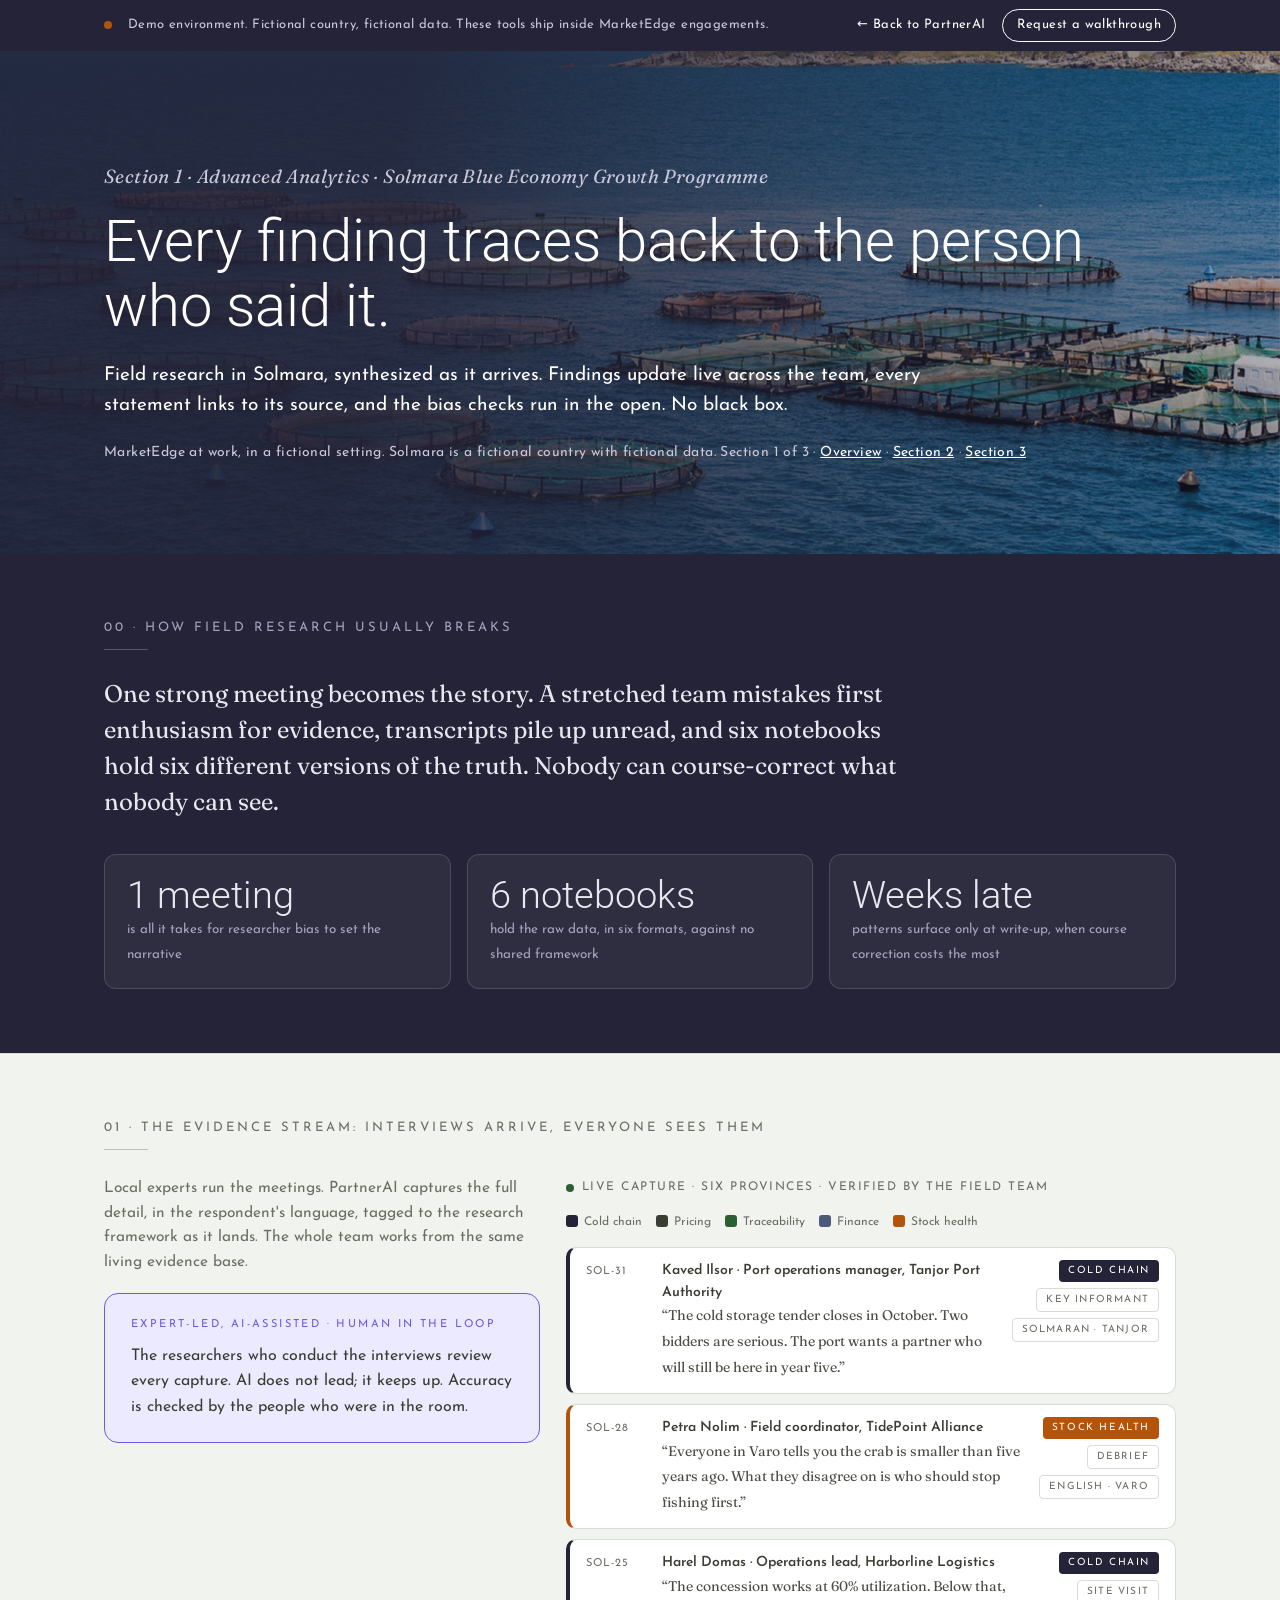
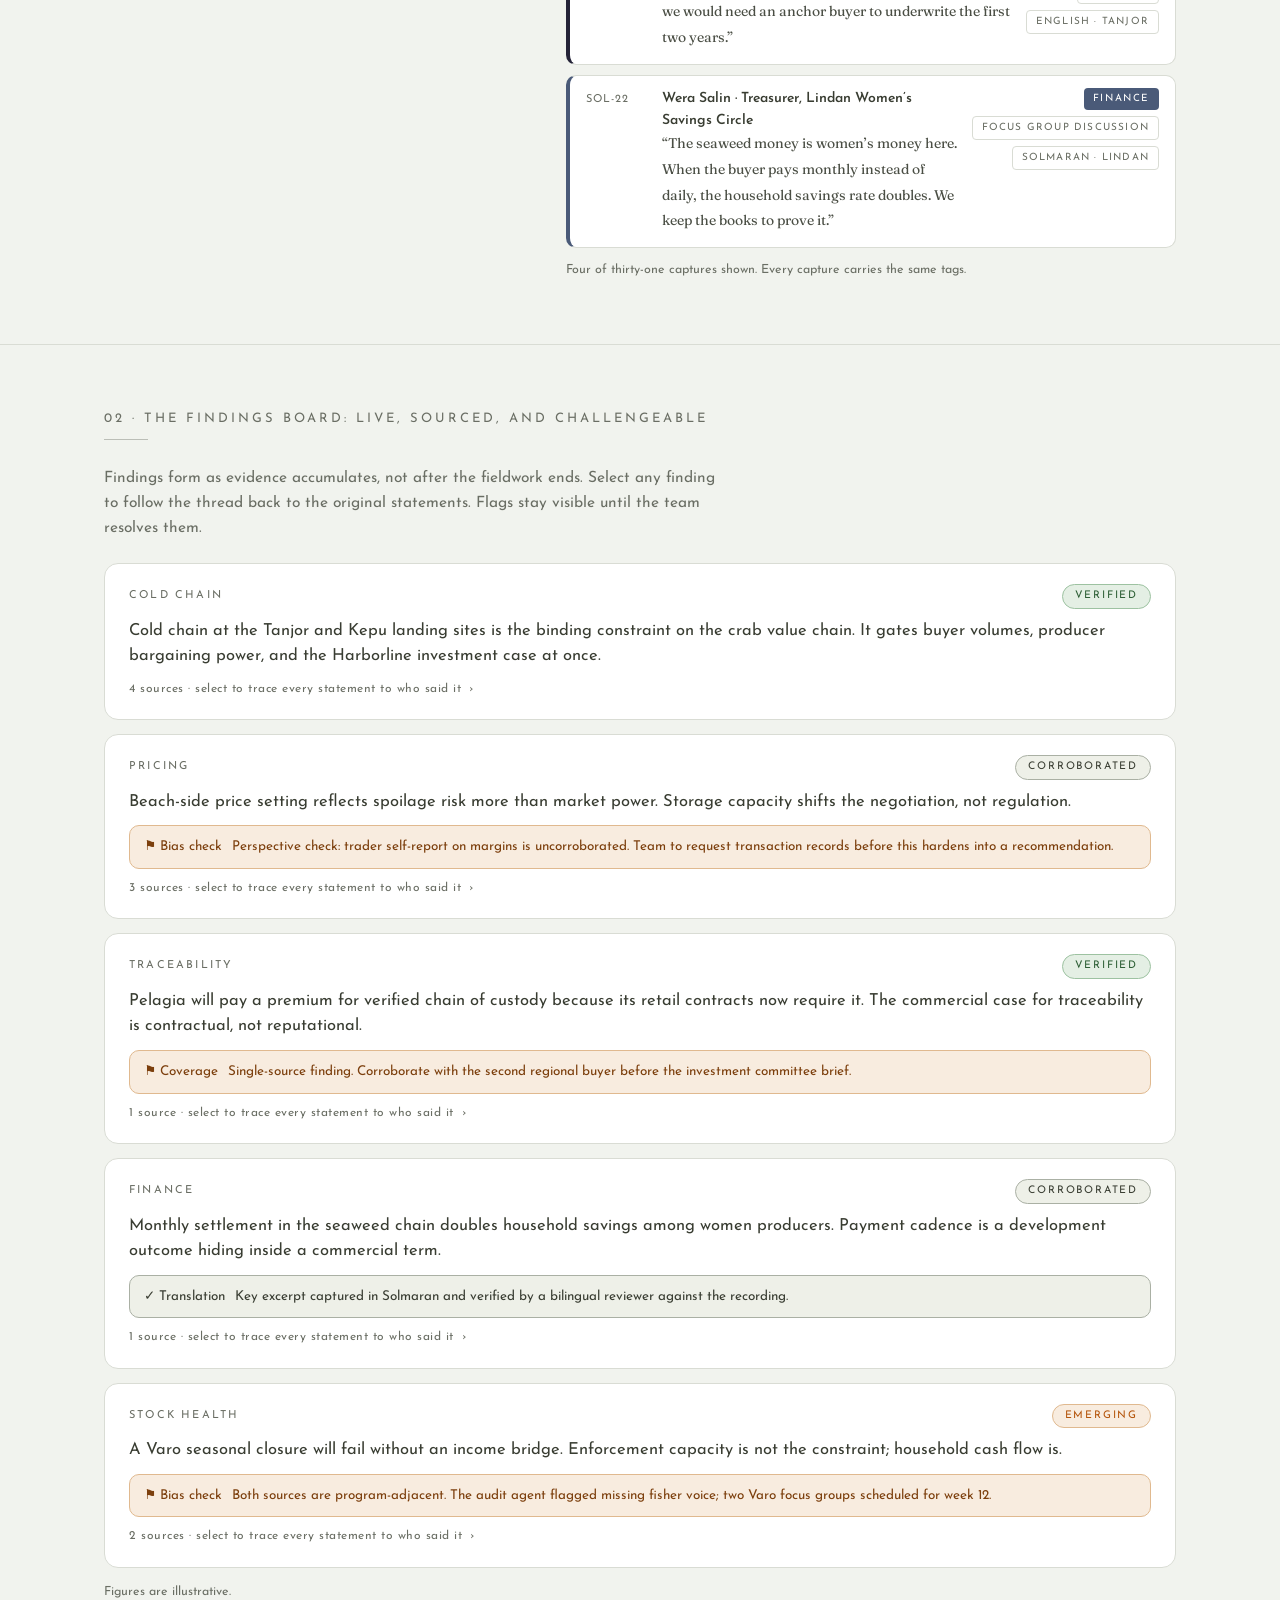
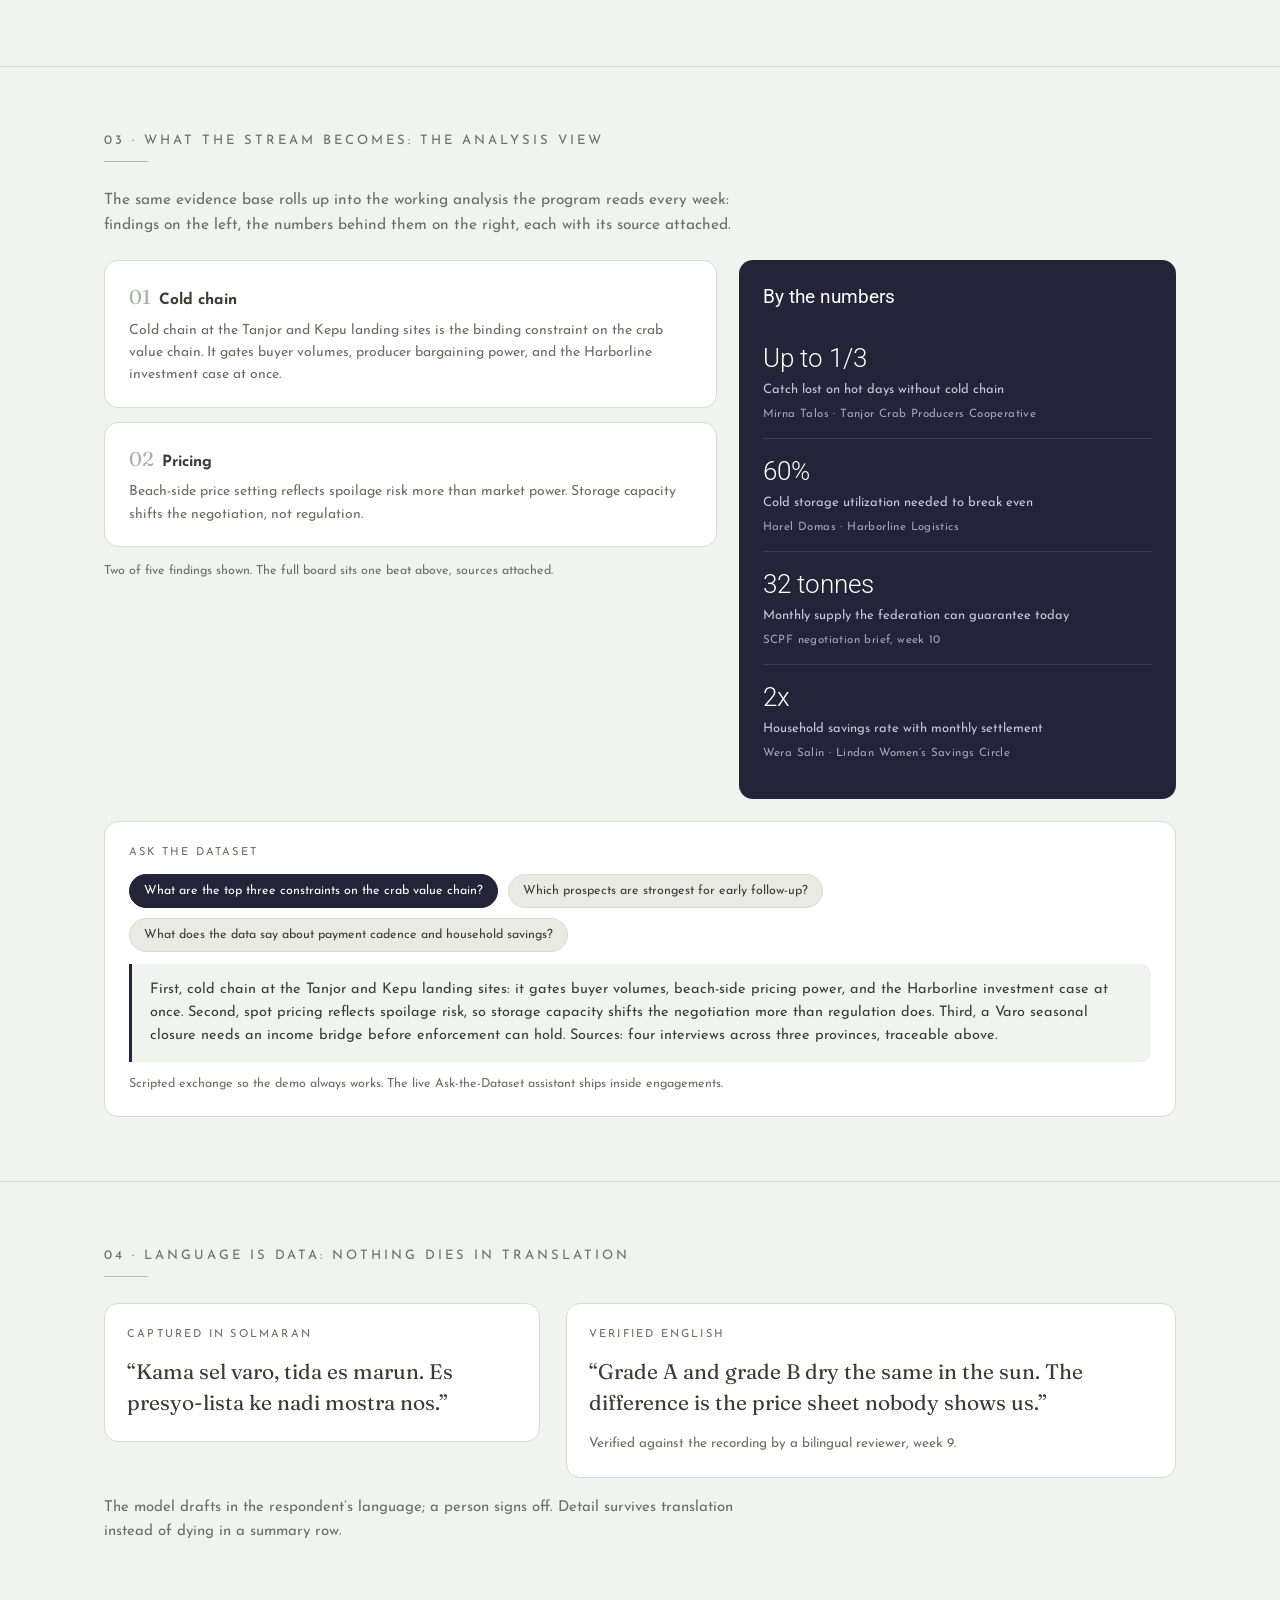
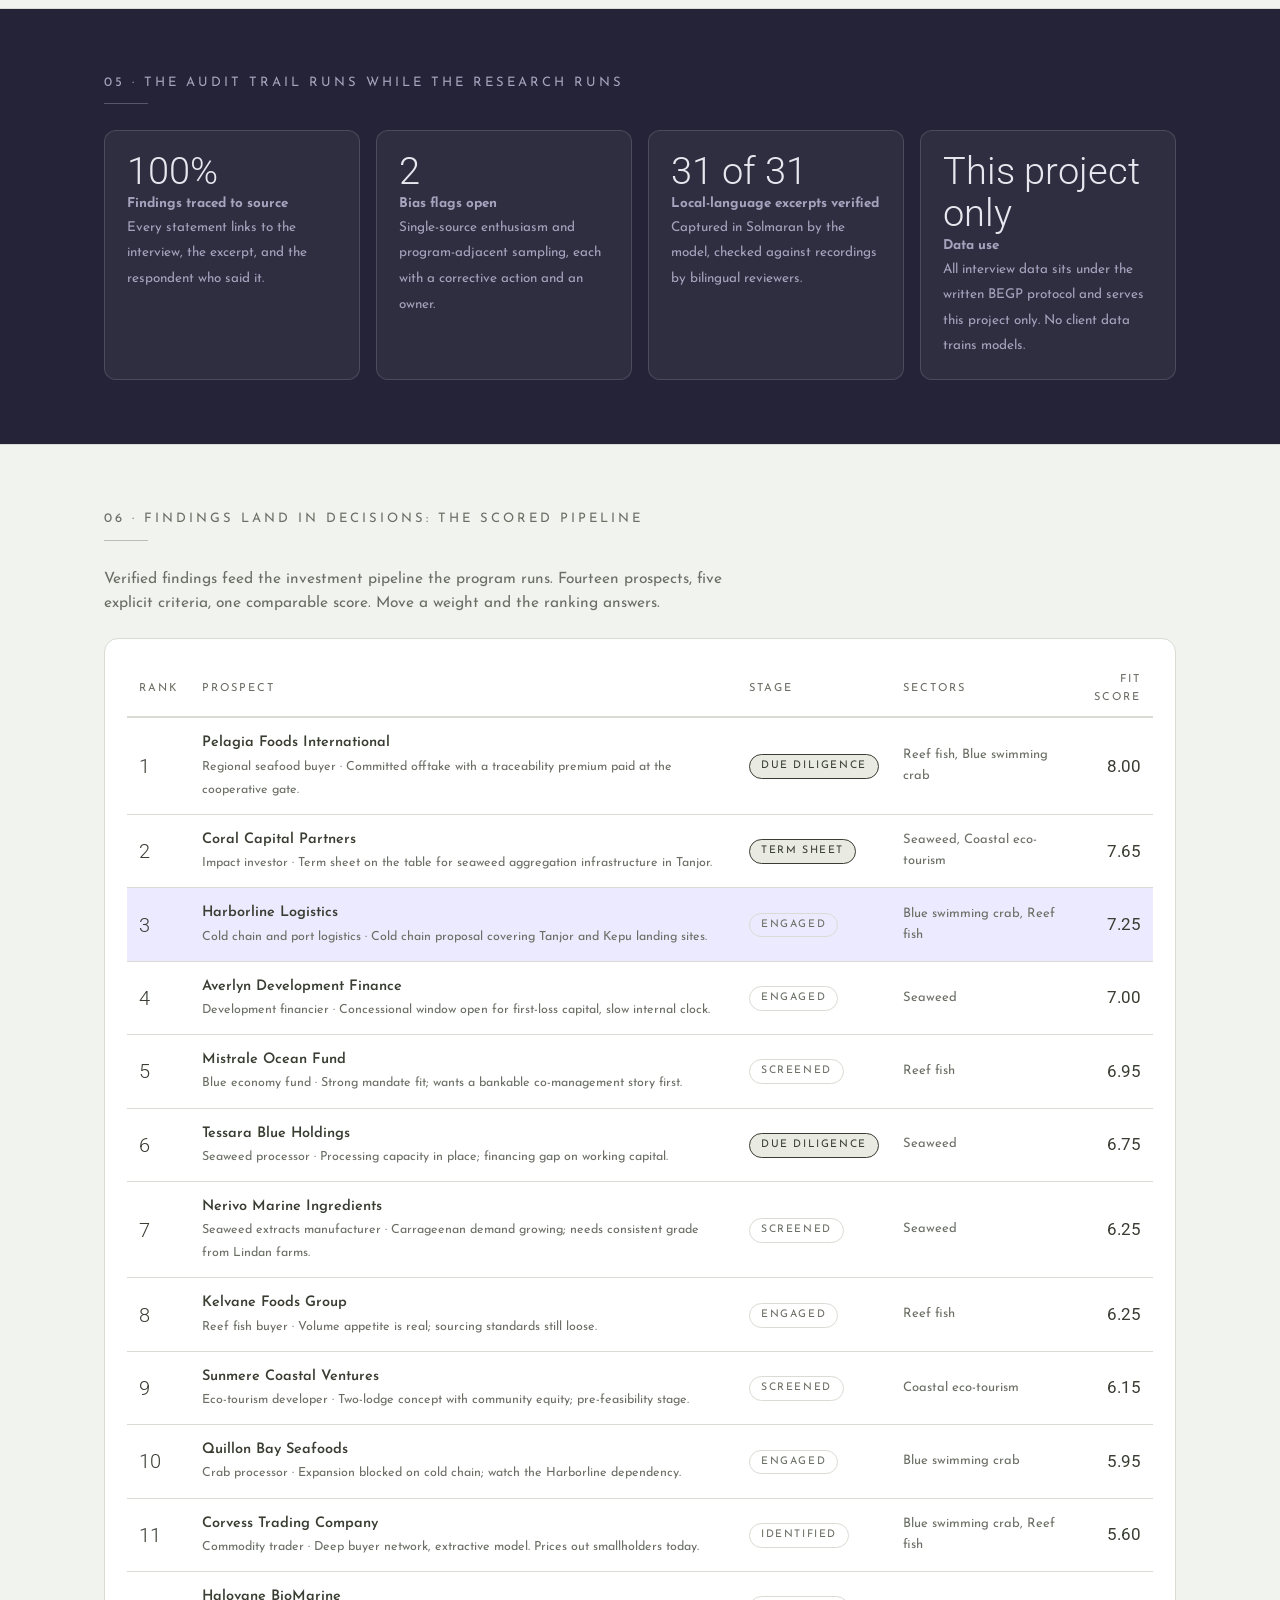
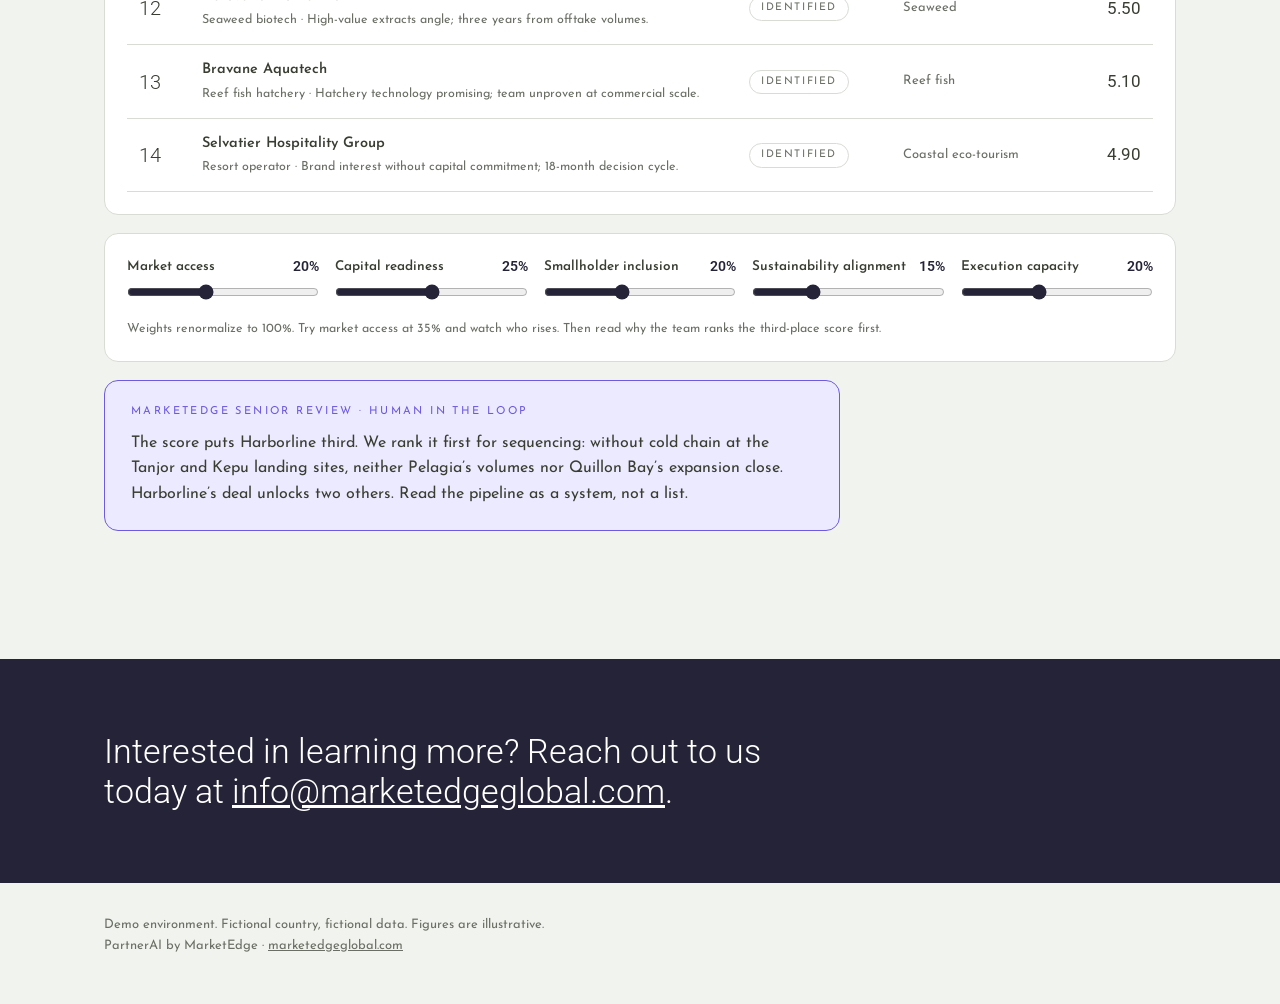
==== solmara/analytics/index.html @ 218291a6 "Replace section-page CTA bands with the single contact line Co-Authored-By: Claude Fable 5 <noreply@" ====
<!DOCTYPE html>
<html lang="en">
<head>
<meta charset="utf-8">
<meta name="viewport" content="width=device-width, initial-scale=1">
<title>Solmara Research &amp; Synthesis · PartnerAI demo by MarketEdge</title>
<link rel="preconnect" href="https://fonts.googleapis.com">
<link href="https://fonts.googleapis.com/css2?family=Roboto:wght@100;300;400;500&family=Fraunces:ital,opsz,wght@0,9..144,400;1,9..144,400&family=Josefin+Sans:wght@300;400;600&display=swap" rel="stylesheet">
<link rel="stylesheet" href="../../shared/demo.css">
</head>
<body>
<script src="../../shared/banner.js" data-demo="Solmara Research and Synthesis" defer></script>
<script src="../../shared/reveal.js" defer></script>

<div class="demo-head">
  <div class="photo" style="background-image:url('../../shared/img/solmara-coast.jpg');background-position:center 70%"></div>
  <div class="scrim"></div>
  <div class="wrap">
    <div class="eyebrow">Section 1 · Advanced Analytics · Solmara Blue Economy Growth Programme</div>
    <h1>Every finding traces back to the person who said it.</h1>
    <p class="lede">Field research in Solmara, synthesized as it arrives. Findings update live across the team, every statement links to its source, and the bias checks run in the open. No black box.</p>
    <p class="posline">MarketEdge at work, in a fictional setting. Solmara is a fictional country with fictional data. Section 1 of 3 · <a href="../../">Overview</a> · <a href="../leaders/">Section 2</a> · <a href="../partnerships/">Section 3</a></p>
  </div>
</div>

<section class="beat dark">
  <div class="wrap">
    <div class="beat-label">00 · How field research usually breaks</div>
    <p class="serif-pull reveal">One strong meeting becomes the story. A stretched team mistakes first enthusiasm for evidence, transcripts pile up unread, and six notebooks hold six different versions of the truth. Nobody can course-correct what nobody can see.</p>
    <div class="stat-tiles reveal-stagger" style="margin-top:34px">
      <div class="tile"><b>1 meeting</b><span>is all it takes for researcher bias to set the narrative</span></div>
      <div class="tile"><b>6 notebooks</b><span>hold the raw data, in six formats, against no shared framework</span></div>
      <div class="tile"><b>Weeks late</b><span>patterns surface only at write-up, when course correction costs the most</span></div>
    </div>
  </div>
</section>

<section class="beat">
  <div class="wrap">
    <div class="beat-label">01 · The evidence stream: interviews arrive, everyone sees them</div>
    <div class="split">
      <div>
        <p style="font-size:15.5px;color:var(--olive);max-width:32em;margin-bottom:18px">Local experts run the meetings. PartnerAI captures the full detail, in the respondent's language, tagged to the research framework as it lands. The whole team works from the same living evidence base.</p>
        <div class="violet-card reveal">
          <div class="who">Expert-led, AI-assisted · Human in the loop</div>
          <p>The researchers who conduct the interviews review every capture. AI does not lead; it keeps up. Accuracy is checked by the people who were in the room.</p>
        </div>
      </div>
      <div>
        <div class="live-chip"><i></i>Live capture · six provinces · verified by the field team</div>
        <div class="ev-legend" id="ev-legend"></div>
        <div id="interview-stream" class="reveal-stagger"></div>
        <div class="foot-note">Four of thirty-one captures shown. Every capture carries the same tags.</div>
      </div>
    </div>
  </div>
</section>

<section class="beat">
  <div class="wrap">
    <div class="beat-label">02 · The findings board: live, sourced, and challengeable</div>
    <p style="font-size:15.5px;color:var(--olive);max-width:40em;margin-bottom:22px">Findings form as evidence accumulates, not after the fieldwork ends. Select any finding to follow the thread back to the original statements. Flags stay visible until the team resolves them.</p>
    <div id="findings-board"></div>
    <div class="foot-note">Figures are illustrative.</div>
  </div>
</section>

<section class="beat">
  <div class="wrap">
    <div class="beat-label">03 · What the stream becomes: the analysis view</div>
    <p style="font-size:15.5px;color:var(--olive);max-width:42em;margin-bottom:22px">The same evidence base rolls up into the working analysis the program reads every week: findings on the left, the numbers behind them on the right, each with its source attached.</p>
    <div class="analysis">
      <div class="reveal-stagger" id="analysis-findings"></div>
      <div class="numbers-rail reveal" id="numbers-rail"></div>
    </div>
    <div class="ask-box reveal" id="ask-box"></div>
  </div>
</section>

<section class="beat">
  <div class="wrap">
    <div class="beat-label">04 · Language is data: nothing dies in translation</div>
    <div class="split">
      <div class="panel reveal">
        <div class="tag">Captured in Solmaran</div>
        <p class="serif-pull" id="loc-original" style="font-size:21px;margin-top:12px"></p>
      </div>
      <div class="panel reveal">
        <div class="tag">Verified English</div>
        <p class="serif-pull" id="loc-translation" style="font-size:21px;margin-top:12px"></p>
        <p style="font-size:13.5px;color:var(--olive);margin-top:14px" id="loc-reviewer"></p>
      </div>
    </div>
    <p style="font-size:15px;color:var(--olive);max-width:44em;margin-top:18px" id="loc-note"></p>
  </div>
</section>

<section class="beat dark">
  <div class="wrap">
    <div class="beat-label">05 · The audit trail runs while the research runs</div>
    <div class="stat-tiles reveal-stagger" id="audit-tiles"></div>
  </div>
</section>

<section class="beat">
  <div class="wrap">
    <div class="beat-label">06 · Findings land in decisions: the scored pipeline</div>
    <p style="font-size:15.5px;color:var(--olive);max-width:42em;margin-bottom:22px">Verified findings feed the investment pipeline the program runs. Fourteen prospects, five explicit criteria, one comparable score. Move a weight and the ranking answers.</p>
    <div class="panel" style="overflow-x:auto;margin-bottom:18px">
      <table class="pipeline" aria-live="polite">
        <thead>
          <tr><th>Rank</th><th>Prospect</th><th>Stage</th><th>Sectors</th><th style="text-align:right">Fit score</th></tr>
        </thead>
        <tbody id="pipeline-body"></tbody>
      </table>
    </div>
    <div class="panel" style="margin-bottom:18px">
      <div class="weights" id="weights"></div>
      <div class="weights-note">Weights renormalize to 100%. Try market access at 35% and watch who rises. Then read why the team ranks the third-place score first.</div>
    </div>
    <div class="violet-card reveal">
      <div class="who">MarketEdge senior review · Human in the loop</div>
      <p id="review-text"></p>
    </div>
  </div>
</section>

<div class="cta-band">
  <div class="wrap">
    <h2 style="font-size:clamp(24px,3vw,34px)">Interested in learning more? Reach out to us today at <a href="mailto:info@marketedgeglobal.com?subject=PartnerAI" style="color:#fff">info@marketedgeglobal.com</a>.</h2>
  </div>
</div>

<footer class="demo-foot">
  <div class="wrap">Demo environment. Fictional country, fictional data. Figures are illustrative.<br>PartnerAI by MarketEdge · <a href="https://www.marketedgeglobal.com">marketedgeglobal.com</a></div>
</footer>

<script>
(function () {
  var reduced = window.matchMedia('(prefers-reduced-motion: reduce)').matches;
  var state = { criteria: [], investors: [], review: null };

  function score(inv, weights, total) {
    var s = 0;
    state.criteria.forEach(function (c) { s += inv.scores[c.key] * (weights[c.key] / total); });
    return s;
  }
  function currentWeights() {
    var w = {}, total = 0;
    state.criteria.forEach(function (c) {
      w[c.key] = parseInt(document.getElementById('w-' + c.key).value, 10);
      total += w[c.key];
    });
    return { w: w, total: total || 1 };
  }
  function renderPipeline(first) {
    var cw = currentWeights();
    var ranked = state.investors.slice().sort(function (a, b) {
      return score(b, cw.w, cw.total) - score(a, cw.w, cw.total);
    });
    state.criteria.forEach(function (c) {
      document.getElementById('o-' + c.key).textContent = Math.round((cw.w[c.key] / cw.total) * 100) + '%';
    });
    var tbody = document.getElementById('pipeline-body');
    var prev = {};
    if (!first && !reduced) {
      Array.prototype.forEach.call(tbody.children, function (tr) { prev[tr.dataset.id] = tr.getBoundingClientRect().top; });
    }
    tbody.innerHTML = ranked.map(function (inv, i) {
      var hot = inv.stage === 'Term sheet' || inv.stage === 'Due diligence';
      return '<tr data-id="' + inv.id + '"' + (inv.name === state.review.target ? ' class="reviewed"' : '') + '>' +
        '<td class="rank">' + (i + 1) + '</td>' +
        '<td class="name"><b>' + inv.name + '</b><span>' + inv.type + ' · ' + inv.note + '</span></td>' +
        '<td><span class="stage-pill' + (hot ? ' hot' : '') + '">' + inv.stage + '</span></td>' +
        '<td style="font-size:13px;color:var(--olive)">' + inv.sectors.join(', ') + '</td>' +
        '<td class="score">' + score(inv, cw.w, cw.total).toFixed(2) + '</td></tr>';
    }).join('');
    if (!first && !reduced) {
      Array.prototype.forEach.call(tbody.children, function (tr) {
        var before = prev[tr.dataset.id];
        if (before === undefined) return;
        var delta = before - tr.getBoundingClientRect().top;
        if (!delta) return;
        tr.style.transition = 'none';
        tr.style.transform = 'translateY(' + delta + 'px)';
        requestAnimationFrame(function () { tr.style.transition = ''; tr.style.transform = ''; });
      });
    }
  }

  fetch('../data/solmara-data.json').then(function (r) { return r.json(); }).then(function (data) {
    var research = data.analytics.research;

    // Beat 01: evidence stream, four recent captures, color-coded by theme
    var THEME_COLORS = {
      'cold-chain': '#242337', 'pricing': '#393d32', 'traceability': '#2c5e34',
      'finance': '#4a5a78', 'stock-health': '#b4540a',
    };
    var THEME_LABELS = {
      'cold-chain': 'Cold chain', 'pricing': 'Pricing', 'traceability': 'Traceability',
      'finance': 'Finance', 'stock-health': 'Stock health',
    };
    document.getElementById('ev-legend').innerHTML = Object.keys(THEME_COLORS).map(function (t) {
      return '<span><span class="k" style="background:' + THEME_COLORS[t] + '"></span>' + THEME_LABELS[t] + '</span>';
    }).join('');
    var recent = research.interviews.slice(-4).reverse();
    document.getElementById('interview-stream').innerHTML = recent.map(function (iv, i) {
      var x = iv.excerpts[0];
      return '<div class="ev-row" style="border-left-color:' + THEME_COLORS[x.theme] + '">' +
        '<span class="key">SOL-' + (31 - i * 3) + '</span>' +
        '<span class="mid"><b>' + iv.respondent + ' · ' + iv.role + ', ' + iv.org + '</b>' +
        '<span class="quote">“' + x.quote.replace(/^“|”$/g, '') + '”</span></span>' +
        '<span class="chips"><span class="chip-theme" style="background:' + THEME_COLORS[x.theme] + '">' + THEME_LABELS[x.theme] + '</span>' +
        '<span class="chip-meta">' + iv.method.replace(' interview', '').replace('Semi-structured', 'Interview') + '</span>' +
        '<span class="chip-meta">' + iv.language + ' · ' + iv.province + '</span></span>' +
        '</div>';
    }).join('');

    // Beat 03: the analysis view (findings summary + numbers rail + ask the dataset)
    document.getElementById('analysis-findings').innerHTML = research.findings.slice(0, 2).map(function (f, i) {
      return '<div class="finding-sum"><span class="n">0' + (i + 1) + '</span><b>' + THEME_LABELS[f.theme] + '</b>' +
        '<p>' + f.statement + '</p></div>';
    }).join('') +
      '<div class="foot-note">Two of five findings shown. The full board sits one beat above, sources attached.</div>';
    document.getElementById('numbers-rail').innerHTML = '<h3>By the numbers</h3>' +
      research.byTheNumbers.map(function (n) {
        return '<div class="num"><b>' + n.value + '</b><span>' + n.stat + '</span><i>' + n.source + '</i></div>';
      }).join('');
    document.getElementById('ask-box').innerHTML =
      '<div class="tag">Ask the dataset</div>' +
      '<div class="sugs">' + research.askDataset.suggestions.map(function (s, i) {
        return '<span class="sug' + (i === 0 ? ' active' : '') + '">' + s + '</span>';
      }).join('') + '</div>' +
      '<div class="answer">' + research.askDataset.exchange.a + '</div>' +
      '<div class="foot-note">' + research.askDataset.note + '</div>';

    // Beat 02: findings board with click-through traceability
    var byId = {};
    research.interviews.forEach(function (iv) {
      iv.excerpts.forEach(function (x) { byId[iv.id + '/' + x.id] = { iv: iv, x: x }; });
    });
    document.getElementById('findings-board').innerHTML = research.findings.map(function (f) {
      var badge = f.confidence.toLowerCase();
      var srcs = f.sources.map(function (s) {
        var rec = byId[s.interviewId + '/' + s.excerptId];
        return '<div class="src"><div class="quote">“' + rec.x.quote.replace(/^“|”$/g, '') + '”</div>' +
          '<div class="who">' + rec.iv.respondent + ' · ' + rec.iv.role + ', ' + rec.iv.org + ' · ' + rec.iv.province + ' · ' + rec.iv.date + '</div></div>';
      }).join('');
      var flags = f.flags.map(function (fl) {
        return '<div class="flag' + (fl.type === 'translation' ? ' translation' : '') + '"><span>' +
          (fl.type === 'bias' ? '⚑ Bias check' : fl.type === 'coverage' ? '⚑ Coverage' : '✓ Translation') + '</span><span>' + fl.text + '</span></div>';
      }).join('');
      return '<div class="finding-card reveal" data-id="' + f.id + '" tabindex="0" role="button" aria-expanded="false">' +
        '<div class="top"><span class="tag">' + f.theme.replace('-', ' ') + '</span><span class="badge ' + badge + '">' + f.confidence + '</span></div>' +
        '<div class="statement">' + f.statement + '</div>' +
        flags +
        '<div class="hint">' + f.sources.length + ' source' + (f.sources.length > 1 ? 's' : '') + ' · select to trace every statement to who said it</div>' +
        '<div class="trace"><div class="trace-inner">' + srcs + '</div></div></div>';
    }).join('');
    document.querySelectorAll('.finding-card').forEach(function (card) {
      function toggle() {
        card.classList.toggle('open');
        card.setAttribute('aria-expanded', card.classList.contains('open') ? 'true' : 'false');
      }
      card.addEventListener('click', toggle);
      card.addEventListener('keydown', function (e) { if (e.key === 'Enter' || e.key === ' ') { e.preventDefault(); toggle(); } });
    });

    // Beat 03: localization
    document.getElementById('loc-original').textContent = research.localization.original;
    document.getElementById('loc-translation').textContent = research.localization.translation;
    document.getElementById('loc-reviewer').textContent = research.localization.reviewer;
    document.getElementById('loc-note').textContent = research.localization.note;

    // Beat 04: audit tiles
    document.getElementById('audit-tiles').innerHTML = research.audit.map(function (a) {
      return '<div class="tile"><b>' + a.value + '</b><span><strong style="display:block;color:inherit">' + a.label + '</strong>' + a.detail + '</span></div>';
    }).join('');

    // Beat 05: pipeline + weights
    state.criteria = data.analytics.criteria;
    state.investors = data.analytics.investors;
    state.review = data.analytics.seniorReview;
    document.getElementById('weights').innerHTML = state.criteria.map(function (c) {
      return '<div class="weight">' +
        '<label for="w-' + c.key + '">' + c.label + ' <output id="o-' + c.key + '">' + c.weight + '%</output></label>' +
        '<input type="range" id="w-' + c.key + '" min="0" max="50" step="5" value="' + c.weight + '"></div>';
    }).join('');
    state.criteria.forEach(function (c) {
      document.getElementById('w-' + c.key).addEventListener('input', function () { renderPipeline(false); });
    });
    document.getElementById('review-text').textContent = state.review.text;
    renderPipeline(true);
  });
})();
</script>
</body>
</html>
---- shared/demo.css ----
/* Shared stylesheet for PartnerAI demo pages.
   Brand aligned with marketedgeglobal.com: ink olive, deep indigo, off-white,
   Roboto light display, Fraunces serif accent, Josefin Sans body.
   Violet stays reserved for human-in-the-loop moments. */
:root{
  --ink:#393d32;            /* primary dark, from the main site */
  --indigo:#242337;         /* deep section background */
  --olive:#6a6e64;          /* muted */
  --olive-soft:#aab0a4;
  --offwhite:#f1f3ee;       /* paper */
  --white:#ffffff;
  --line:#d9dcd4;
  --violet:#6d5ae0;         /* human-in-the-loop */
  --violet-soft:#eceaff;
  --amber:#b4540a;          /* flags, weak signals */
  --amber-soft:#f8ecdf;
  --card:#ffffff;
  --radius:14px;
  --sans:'Josefin Sans',system-ui,sans-serif;
  --display:'Roboto',system-ui,sans-serif;
  --serif:'Fraunces',Georgia,serif;
}
*{box-sizing:border-box;margin:0;padding:0}
html{scroll-behavior:smooth}
@media (prefers-reduced-motion: reduce){ html{scroll-behavior:auto} }
body{
  font-family:var(--sans);
  background:var(--offwhite); color:var(--ink);
  line-height:1.6; -webkit-font-smoothing:antialiased;
}
a{color:inherit}
.wrap{max-width:1120px;margin:0 auto;padding:0 24px}
.display{font-family:var(--display);font-weight:300}

/* ---------- scroll reveal (reveal.js adds .in) ---------- */
.reveal{opacity:0;transform:translateY(26px);transition:opacity .7s ease,transform .7s ease}
.reveal.in{opacity:1;transform:none}
.reveal-stagger>*{opacity:0;transform:translateY(22px);transition:opacity .6s ease,transform .6s ease}
.reveal-stagger.in>*{opacity:1;transform:none}
.reveal-stagger.in>*:nth-child(1){transition-delay:.05s}
.reveal-stagger.in>*:nth-child(2){transition-delay:.15s}
.reveal-stagger.in>*:nth-child(3){transition-delay:.25s}
.reveal-stagger.in>*:nth-child(4){transition-delay:.35s}
.reveal-stagger.in>*:nth-child(5){transition-delay:.45s}
.reveal-stagger.in>*:nth-child(6){transition-delay:.55s}
.reveal-stagger.in>*:nth-child(7){transition-delay:.65s}
.reveal-stagger.in>*:nth-child(8){transition-delay:.75s}
.bar-anim i{transition:width 1s ease .2s}
@media (prefers-reduced-motion: reduce){
  .reveal,.reveal-stagger>*{opacity:1;transform:none;transition:none}
  .bar-anim i{transition:none}
}

/* ---------- demo banner (injected by banner.js) ---------- */
.demo-banner{
  position:sticky;top:0;z-index:60;
  background:var(--indigo);color:#c9c7d8;
  font-family:var(--sans);font-size:13px;letter-spacing:.4px;
}
.demo-banner .wrap{display:flex;align-items:center;gap:16px;flex-wrap:wrap;padding-top:9px;padding-bottom:9px}
.demo-banner .dot{width:8px;height:8px;border-radius:50%;background:var(--amber);flex:none}
.demo-banner .txt{flex:1;min-width:220px}
.demo-banner a{color:#fff;text-decoration:none;white-space:nowrap}
.demo-banner a:hover{text-decoration:underline}
.demo-banner .req{border:1px solid #fff;border-radius:999px;padding:5px 14px}
.demo-banner .req:hover{background:#fff;color:var(--indigo);text-decoration:none}

/* ---------- page scaffold ---------- */
.demo-head{position:relative;color:#fff;padding:110px 0 90px;overflow:hidden}
.demo-head .photo{position:absolute;inset:0;background-size:cover;background-position:center}
@media (prefers-reduced-motion: no-preference){
  .hero .photo,.demo-head .photo{animation:kenburns 42s ease-in-out infinite alternate;will-change:transform}
  .demo-head .eyebrow,.demo-head h1,.demo-head .lede,.demo-head .posline,
  .hero .eyebrow,.hero h1,.hero .lede,.hero .posline{
    opacity:0;transform:translateY(18px);animation:heroIn .8s cubic-bezier(.22,1,.36,1) forwards}
  .demo-head h1,.hero h1{animation-delay:.15s}
  .demo-head .lede,.hero .lede{animation-delay:.3s}
  .demo-head .posline,.hero .posline{animation-delay:.45s}
}
@keyframes kenburns{from{transform:scale(1)}to{transform:scale(1.07) translate(-1.5%,1%)}}
@keyframes heroIn{to{opacity:1;transform:none}}
.demo-head .posline{font-size:14px;color:#c9c7d8;margin-top:20px;letter-spacing:.4px}
.demo-head .posline a{color:#fff}
.demo-head .scrim{position:absolute;inset:0;background:linear-gradient(100deg,rgba(36,35,55,.92) 30%,rgba(36,35,55,.55) 75%,rgba(36,35,55,.35))}
.demo-head .wrap{position:relative}
.eyebrow{
  font-family:var(--serif);font-size:19px;color:var(--olive-soft);
  margin-bottom:18px;font-style:italic;letter-spacing:.4px;
}
.demo-head .eyebrow{color:#c9c7d8}
h1{font-family:var(--display);font-weight:300;font-size:clamp(36px,5vw,58px);line-height:1.12;max-width:17em}
h2{font-family:var(--display);font-weight:300;font-size:clamp(27px,3.4vw,40px);line-height:1.18}
.lede{max-width:44em;margin-top:22px;font-size:19px;color:inherit;opacity:.92}
section.beat{padding:64px 0}
section.beat + section.beat{border-top:1px solid var(--line)}
section.beat.dark{background:var(--indigo);color:#e8e7ef;border-top:0}
section.beat.dark .beat-label{color:#a5a3bd}
.beat-label{
  font-family:var(--sans);font-size:13px;letter-spacing:3px;
  text-transform:uppercase;color:var(--olive);margin-bottom:26px;
}
.beat-label::after{
  content:"";display:block;width:44px;height:1px;background:currentColor;opacity:.4;
  margin-top:10px;transform:scaleX(0);transform-origin:left;transition:transform .7s ease .2s;
}
section.beat:has(.reveal.in) .beat-label::after,
section.beat:has(.reveal-stagger.in) .beat-label::after,
section.beat:has(.in) .beat-label::after{transform:scaleX(1)}
@media (prefers-reduced-motion: reduce){
  .beat-label::after{transform:scaleX(1);transition:none}
}
.foot-note{font-size:12.5px;color:var(--olive);margin-top:12px}
.serif-pull{font-family:var(--serif);font-size:24px;line-height:1.5;max-width:34em}

/* ---------- cards, chips, panels ---------- */
.panel{background:var(--card);border:1px solid var(--line);border-radius:var(--radius);padding:22px}
.tag{
  font-family:var(--sans);font-size:11px;letter-spacing:2.2px;
  color:var(--olive);text-transform:uppercase;
}
.stat-tiles{display:grid;grid-template-columns:repeat(auto-fit,minmax(200px,1fr));gap:16px}
.stat-tiles .tile{background:var(--card);border:1px solid var(--line);border-radius:12px;padding:20px 22px}
.stat-tiles .tile b{font-family:var(--display);font-weight:300;font-size:38px;display:block;line-height:1.1}
.stat-tiles .tile span{font-size:13.5px;color:var(--olive)}
.dark .stat-tiles .tile{background:rgba(255,255,255,.05);border-color:rgba(255,255,255,.14)}
.dark .stat-tiles .tile span{color:#a5a3bd}

/* ---------- violet: human-in-the-loop ---------- */
.violet-card{
  background:var(--violet-soft);border:1.5px solid var(--violet);
  border-radius:var(--radius);padding:22px 26px;max-width:46em;color:var(--ink);
}
.violet-card .who{
  font-size:11px;letter-spacing:2.4px;
  text-transform:uppercase;color:var(--violet);margin-bottom:10px;
}
.violet-card p{font-size:16px}

/* ---------- research stream + findings (chapter 1) ---------- */
.split{display:grid;grid-template-columns:5fr 7fr;gap:26px;align-items:start}
@media (max-width:900px){ .split{grid-template-columns:1fr} }
.interview-card{
  background:var(--card);border:1px solid var(--line);border-radius:12px;
  padding:16px 20px;margin-bottom:12px;
}
.interview-card .meta{display:flex;justify-content:space-between;gap:10px;font-size:12px;color:var(--olive);letter-spacing:.5px}
.interview-card .meta .lang{border:1px solid var(--line);border-radius:999px;padding:1px 10px}
.interview-card b{display:block;font-size:15px;margin:6px 0 2px}
.interview-card .quote{font-family:var(--serif);font-size:15.5px;line-height:1.55;color:#4a4e44;margin-top:8px}
.finding-card{
  background:var(--card);border:1.5px solid var(--line);border-radius:14px;
  padding:20px 24px;margin-bottom:14px;cursor:pointer;transition:border-color .2s, box-shadow .2s;
}
.finding-card:hover{border-color:var(--ink);box-shadow:0 6px 22px rgba(36,35,55,.08)}
.finding-card.open{border-color:var(--indigo)}
.finding-card .top{display:flex;gap:12px;align-items:baseline;justify-content:space-between;flex-wrap:wrap}
.badge{font-size:10.5px;letter-spacing:1.8px;text-transform:uppercase;border-radius:999px;padding:3px 12px;white-space:nowrap}
.badge.verified{background:#e4efe4;color:#2c5e34;border:1px solid #9dc2a1}
.badge.corroborated{background:#eef0e8;color:var(--ink);border:1px solid var(--olive-soft)}
.badge.emerging{background:var(--amber-soft);color:var(--amber);border:1px solid #e0b98f}
.finding-card .statement{font-size:16.5px;margin-top:10px;line-height:1.55}
.finding-card .hint{font-size:12px;color:var(--olive);margin-top:10px;letter-spacing:.5px}
.trace{
  display:grid;grid-template-rows:0fr;margin-top:0;
  transition:grid-template-rows .4s cubic-bezier(.22,1,.36,1),margin-top .4s;
}
.trace>.trace-inner{min-height:0;overflow:hidden}
.finding-card.open .trace{grid-template-rows:1fr;margin-top:16px}
.finding-card.open .trace>.trace-inner{border-top:1px dashed var(--line);padding-top:16px}
@media (prefers-reduced-motion: reduce){ .trace{transition:none} }
.finding-card .hint::after{content:"›";display:inline-block;margin-left:8px;transition:transform .3s;transform:rotate(0)}
.finding-card.open .hint::after{transform:rotate(90deg)}
.finding-card:focus-visible,.btn:focus-visible{outline:2px solid var(--indigo);outline-offset:3px}
.trace .src{
  border-left:3px solid var(--indigo);padding:10px 16px;margin-bottom:10px;background:var(--offwhite);border-radius:0 10px 10px 0;
}
.trace .src .quote{font-family:var(--serif);font-size:14.5px;color:#4a4e44}
.trace .src .who{font-size:12px;color:var(--olive);margin-top:6px;letter-spacing:.4px}
.flag{
  display:flex;gap:10px;background:var(--amber-soft);border:1px solid #e0b98f;border-radius:10px;
  padding:10px 14px;font-size:13.5px;color:#7c3f0d;margin-top:10px;
}
.flag.translation{background:#eef0e8;border-color:var(--olive-soft);color:var(--ink)}

/* ---------- Jira-style evidence rows (section 1) ---------- */
.ev-row{
  display:flex;align-items:flex-start;gap:12px;background:var(--card);
  border:1px solid var(--line);border-left-width:4px;border-radius:10px;
  padding:12px 16px;margin-bottom:10px;
}
.ev-row .key{font-size:11px;letter-spacing:1px;color:var(--olive);white-space:nowrap;padding-top:3px;width:64px}
.ev-row .mid{flex:1;min-width:0}
.ev-row .mid b{display:block;font-size:14px;font-weight:600}
.ev-row .mid .quote{font-family:var(--serif);font-size:14px;color:#4a4e44;margin-top:4px}
.ev-row .chips{display:flex;flex-direction:column;gap:6px;align-items:flex-end;flex:none}
.chip-theme{
  display:inline-block;font-size:10px;letter-spacing:1.6px;text-transform:uppercase;
  color:#fff;border-radius:4px;padding:3px 9px;white-space:nowrap;
}
.chip-meta{
  display:inline-block;font-size:10px;letter-spacing:1.2px;text-transform:uppercase;
  color:var(--olive);border:1px solid var(--line);border-radius:4px;padding:3px 9px;white-space:nowrap;
}
.ev-legend{display:flex;gap:14px;flex-wrap:wrap;font-size:12px;color:var(--olive);margin:4px 0 14px}
.ev-legend .k{display:inline-block;width:12px;height:12px;border-radius:3px;vertical-align:-2px;margin-right:6px}

/* ---------- analysis view (Ghana pattern) ---------- */
.analysis{display:grid;grid-template-columns:7fr 5fr;gap:22px;align-items:start}
@media (max-width:900px){ .analysis{grid-template-columns:1fr} }
.analysis .finding-sum{background:var(--card);border:1px solid var(--line);border-radius:14px;padding:20px 24px;margin-bottom:14px}
.analysis .finding-sum .n{font-family:var(--serif);font-size:20px;color:var(--olive-soft);margin-right:8px}
.analysis .finding-sum b{font-size:15.5px}
.analysis .finding-sum p{font-size:14px;color:var(--olive);margin-top:6px}
.numbers-rail{background:var(--indigo);border-radius:14px;padding:22px 24px;color:#e8e7ef}
.numbers-rail h3{font-family:var(--display);font-weight:400;font-size:19px;margin-bottom:14px;color:#fff}
.numbers-rail .num{border-bottom:1px solid rgba(255,255,255,.12);padding:12px 0}
.numbers-rail .num:last-child{border-bottom:0}
.numbers-rail .num b{font-family:var(--display);font-weight:300;font-size:26px;display:block;color:#fff}
.numbers-rail .num span{font-size:13px;color:#c9c7d8;display:block}
.numbers-rail .num i{font-size:11.5px;color:#a5a3bd;font-style:normal;letter-spacing:.4px}
.ask-box{background:var(--card);border:1px solid var(--line);border-radius:14px;padding:22px 24px;margin-top:22px}
.ask-box .sugs{display:flex;gap:10px;flex-wrap:wrap;margin:12px 0}
.ask-box .sug{font-size:12.5px;color:var(--ink);background:#e9ebe3;border:1px solid var(--line);border-radius:999px;padding:6px 14px}
.ask-box .sug.active{background:var(--indigo);color:#fff;border-color:var(--indigo)}
.ask-box .answer{border-left:3px solid var(--indigo);background:var(--offwhite);border-radius:0 10px 10px 0;padding:14px 18px;font-size:14.5px;margin-top:10px}

/* ---------- profile cards (section 2) ---------- */
.profile-grid{display:grid;grid-template-columns:repeat(auto-fit,minmax(300px,1fr));gap:16px}
.profile{background:var(--card);border:1px solid var(--line);border-radius:14px;padding:20px 22px}
.profile .top{display:flex;gap:14px;align-items:center}
.profile .avatar{
  width:52px;height:52px;border-radius:50%;flex:none;color:#fff;
  display:flex;align-items:center;justify-content:center;
  font-family:var(--display);font-weight:400;font-size:19px;letter-spacing:1px;
}
.profile .top b{display:block;font-size:16px}
.profile .top span{font-size:12.5px;color:var(--olive);display:block}
.profile .path{margin:12px 0 10px}
.profile .conf{display:flex;align-items:center;gap:10px;margin:10px 0 4px}
.profile .conf .track{flex:1;height:8px;background:#e4e6de;border-radius:4px;position:relative;overflow:hidden}
.profile .conf .track i{position:absolute;left:0;top:0;bottom:0;background:var(--olive-soft);border-radius:4px}
.profile .conf .track em{position:absolute;left:0;top:0;bottom:0;background:var(--indigo);border-radius:4px;font-style:normal}
.profile .conf .lbl{font-size:12.5px;color:var(--olive);white-space:nowrap;font-family:var(--display)}
.profile .headline{font-size:13.5px;font-weight:600;margin-top:8px}
.profile .quote{font-family:var(--serif);font-size:13.5px;color:#4a4e44;margin-top:6px}

/* ---------- theme growth bars ---------- */
.theme-grow{max-width:46em}
.tg-row{margin-bottom:18px}
.tg-row .lbl{display:flex;justify-content:space-between;font-size:14px;margin-bottom:6px}
.tg-row .lbl em{font-style:normal;color:var(--olive);font-family:var(--display)}
.tg-row .track{height:10px;background:#e4e6de;border-radius:5px;position:relative;overflow:hidden}
.tg-row .track i{position:absolute;left:0;top:0;bottom:0;background:var(--olive-soft);border-radius:5px}
.tg-row .track em{position:absolute;left:0;top:0;bottom:0;background:var(--indigo);border-radius:5px}

/* ---------- dashboard task cards (section 2, dark) ---------- */
.task-grid{display:grid;grid-template-columns:repeat(auto-fit,minmax(280px,1fr));gap:16px}
.task{background:rgba(255,255,255,.05);border:1px solid rgba(255,255,255,.14);border-radius:14px;padding:20px 22px;position:relative}
.task .n{
  position:absolute;top:16px;right:16px;width:28px;height:28px;border-radius:50%;
  background:#e8b37e;color:#242337;display:flex;align-items:center;justify-content:center;
  font-family:var(--display);font-size:15px;
}
.task b{display:block;font-size:16px;font-weight:600;color:#fff;margin-bottom:6px;padding-right:36px}
.task p{font-size:13.5px;color:#c9c7d8}
.task .pills{display:flex;gap:8px;flex-wrap:wrap;margin-top:12px}
.task .pill{
  font-size:11.5px;letter-spacing:.6px;color:#fff;background:rgba(109,90,224,.28);
  border:1px solid rgba(255,255,255,.25);border-radius:999px;padding:4px 12px;
}

/* ---------- readiness bars (section 3) ---------- */
.ready-grid{display:grid;grid-template-columns:repeat(auto-fit,minmax(260px,1fr));gap:16px}
.ready{background:var(--card);border:1px solid var(--line);border-radius:14px;padding:20px 22px}
.ready b{display:block;font-size:15px}
.ready .track{height:10px;background:#e4e6de;border-radius:5px;margin:10px 0 6px;overflow:hidden}
.ready .track i{display:block;height:100%;background:var(--indigo);border-radius:5px}
.ready .track i.low{background:var(--amber)}
.ready .score{font-family:var(--display);font-size:14px;color:var(--olive)}
.ready p{font-size:13px;color:var(--olive);margin-top:8px}

/* ---------- pipeline table (chapter 1 closing beat) ---------- */
.pipeline{width:100%;border-collapse:collapse;font-size:14.5px}
.pipeline th{
  font-size:11px;letter-spacing:2px;text-transform:uppercase;color:var(--olive);
  text-align:left;padding:10px 12px;border-bottom:2px solid var(--line);font-weight:400;
}
.pipeline td{padding:13px 12px;border-bottom:1px solid var(--line);background:var(--card)}
.pipeline tr{transition:transform .5s ease}
@media (prefers-reduced-motion: reduce){ .pipeline tr{transition:none} }
@media (prefers-reduced-motion: no-preference){
  .pipeline tr.moved td{animation:rowflash 1s ease}
}
@keyframes rowflash{from{background:#e9ebe3}to{background:var(--card)}}
.pipeline .rank{font-family:var(--display);font-weight:300;font-size:20px;color:var(--ink);width:44px}
.pipeline .score{font-family:var(--display);font-weight:400;font-size:17px;text-align:right;width:80px}
.pipeline .name b{display:block;font-weight:600}
.pipeline .name span{font-size:12.5px;color:var(--olive)}
.pipeline tr.reviewed td{background:var(--violet-soft)}
.stage-pill{
  display:inline-block;font-size:10.5px;letter-spacing:1.6px;text-transform:uppercase;
  border:1px solid var(--line);border-radius:999px;padding:3px 11px;color:var(--olive);white-space:nowrap;
}
.stage-pill.hot{border-color:var(--ink);color:var(--ink);background:#e9ebe3}

/* ---------- weight sliders ---------- */
.weights{display:grid;grid-template-columns:repeat(auto-fit,minmax(180px,1fr));gap:16px}
.weight label{display:flex;justify-content:space-between;font-size:13.5px;font-weight:600;margin-bottom:6px}
.weight label output{color:var(--indigo);font-family:var(--display)}
.weight input[type=range]{width:100%;accent-color:var(--indigo)}
.weights-note{font-size:12.5px;color:var(--olive);margin-top:10px}

/* ---------- signals feed ---------- */
.signals{display:flex;flex-direction:column;gap:10px}
.signal{display:flex;gap:14px;align-items:baseline;background:var(--card);
  border:1px solid var(--line);border-radius:10px;padding:12px 16px;font-size:14.5px}
.signal .d{font-size:12px;color:var(--olive);flex:none;letter-spacing:.5px}
.signal .t{flex:none;width:120px}

/* ---------- radar + rollup (chapter 2) ---------- */
.radar-grid{display:grid;grid-template-columns:repeat(auto-fill,minmax(150px,1fr));gap:14px}
.radar-cell{background:var(--card);border:1px solid var(--line);border-radius:12px;padding:12px;text-align:center}
.radar-cell b{font-size:13.5px;display:block;font-weight:600}
.radar-cell span{font-size:11.5px;color:var(--olive)}
.radar-cell.featured{border-color:var(--indigo);background:#ecedf3}
.legend{display:flex;gap:18px;font-size:13.5px;color:var(--olive);margin-top:10px;flex-wrap:wrap}
.legend .k{display:inline-block;width:12px;height:12px;border-radius:3px;vertical-align:-1px;margin-right:6px}
.rollup{display:grid;grid-template-columns:repeat(auto-fit,minmax(140px,1fr));gap:14px}
.rollup .prov{background:var(--card);border:1px solid var(--line);border-radius:12px;padding:14px}
.rollup .prov b{display:block;font-size:14.5px}
.rollup .bar{height:8px;background:#e4e6de;border-radius:4px;margin:8px 0 4px;overflow:hidden}
.rollup .bar i{display:block;height:100%;background:var(--indigo);border-radius:4px}
.rollup .bar i.base{background:var(--olive-soft)}
.rollup span{font-size:11.5px;color:var(--olive)}

/* ---------- pillars, mentorship, agents (chapter 2) ---------- */
.pillars{display:grid;grid-template-columns:repeat(auto-fit,minmax(260px,1fr));gap:18px}
.pillar{background:var(--card);border:1px solid var(--line);border-radius:var(--radius);padding:26px}
.pillar .num{font-family:var(--serif);font-size:30px;color:var(--olive-soft)}
.pillar b{display:block;font-family:var(--display);font-weight:400;font-size:21px;margin:8px 0 10px}
.pillar p{font-size:14.5px;color:var(--olive)}
.timeline{position:relative;max-width:46em;padding-left:26px}
.timeline::before{content:"";position:absolute;left:8px;top:6px;bottom:6px;width:2px;background:var(--line)}
.tl-entry{position:relative;padding:0 0 22px 22px}
.tl-entry::before{content:"";position:absolute;left:-24px;top:5px;width:12px;height:12px;border-radius:50%;background:var(--olive-soft);border:2px solid var(--offwhite)}
.tl-entry.advisor::before{background:var(--violet)}
.tl-entry .m{font-size:11.5px;letter-spacing:2px;text-transform:uppercase;color:var(--olive)}
.tl-entry.advisor{background:var(--violet-soft);border:1.5px solid var(--violet);border-radius:12px;padding:14px 16px 14px 22px;margin:4px 0 22px}
.tl-entry.advisor .m{color:var(--violet)}
.tl-entry p{font-size:14.5px;margin-top:4px}
.agent-grid{display:grid;grid-template-columns:repeat(auto-fit,minmax(240px,1fr));gap:16px}
.agent{background:var(--card);border:1px solid var(--line);border-radius:12px;padding:20px}
.agent b{display:block;font-size:16px;font-weight:600;margin:6px 0}
.agent p{font-size:13.5px;color:var(--olive)}
.dark .agent{background:rgba(255,255,255,.05);border-color:rgba(255,255,255,.14)}
.dark .agent b{color:#fff}

/* ---------- scorecard + flows (chapter 3) ---------- */
.scatter-wrap{background:var(--card);border:1px solid var(--line);border-radius:var(--radius);padding:20px}
.partner-list{display:flex;flex-direction:column;gap:10px}
.partner-row{background:var(--card);border:1px solid var(--line);border-radius:12px;padding:14px 18px}
.partner-row.lead{border-color:var(--indigo);background:#ecedf3}
.partner-row .top{display:flex;justify-content:space-between;gap:12px;align-items:baseline;flex-wrap:wrap}
.partner-row .top b{font-size:15.5px}
.partner-row .nums{font-size:12.5px;color:var(--olive);letter-spacing:.5px}
.partner-row p{font-size:14px;color:var(--olive);margin-top:6px}
.flow-wrap{background:var(--card);border:1px solid var(--line);border-radius:var(--radius);padding:20px}
.flow-wrap path.flow{transition:stroke-dashoffset 1.6s ease}
.flow-wrap.in path.flow{stroke-dashoffset:0 !important}
@media (prefers-reduced-motion: reduce){
  .flow-wrap path.flow{transition:none;stroke-dashoffset:0 !important}
}
.flow-list{counter-reset:flow;display:grid;grid-template-columns:repeat(auto-fit,minmax(300px,1fr));gap:10px 22px;margin-top:16px}
.flow-list .fl{display:flex;gap:10px;font-size:13.5px;color:var(--olive);align-items:baseline}
.flow-list .fl .n{
  flex:none;width:22px;height:22px;border-radius:50%;color:#fff;font-size:11.5px;
  display:inline-flex;align-items:center;justify-content:center;
}
.flow-key{display:flex;gap:16px;flex-wrap:wrap;font-size:12.5px;color:var(--olive);margin-top:12px}
.flow-key .k{display:inline-block;width:22px;height:3px;border-radius:2px;vertical-align:3px;margin-right:6px}
.ops-grid{display:grid;grid-template-columns:repeat(auto-fit,minmax(240px,1fr));gap:16px}
.ops{background:var(--card);border:1px solid var(--line);border-radius:12px;padding:20px}
.ops b{display:block;font-family:var(--display);font-weight:400;font-size:18px;margin-bottom:8px}
.ops p{font-size:13.5px;color:var(--olive)}

/* ---------- live capture chip ---------- */
.live-chip{display:inline-flex;align-items:center;gap:8px;font-size:12px;letter-spacing:1.5px;text-transform:uppercase;color:var(--olive);margin-bottom:12px}
.live-chip i{width:8px;height:8px;border-radius:50%;background:#2c5e34}
@media (prefers-reduced-motion: no-preference){
  .live-chip i{animation:livepulse 2.4s ease infinite}
}
@keyframes livepulse{0%{box-shadow:0 0 0 0 rgba(44,94,52,.4)}70%{box-shadow:0 0 0 9px rgba(44,94,52,0)}100%{box-shadow:0 0 0 0 rgba(44,94,52,0)}}

/* ---------- scatter staged entrance ---------- */
@media (prefers-reduced-motion: no-preference){
  .scatter-wrap circle{transform-box:fill-box;transform-origin:center;transform:scale(0);transition:transform .5s cubic-bezier(.34,1.4,.64,1)}
  .scatter-wrap text.plabel{opacity:0;transition:opacity .4s ease .55s}
  .scatter-wrap.in circle{transform:scale(1)}
  .scatter-wrap.in text.plabel{opacity:1}
}

/* ---------- chat replay ---------- */
.chat{display:flex;flex-direction:column;gap:12px;max-width:44em}
.msg{max-width:75%;padding:12px 16px;border-radius:14px;font-size:15px;
  opacity:0;transform:translateY(8px);transition:opacity .4s ease,transform .4s ease}
.msg.shown{opacity:1;transform:none}
@media (prefers-reduced-motion: reduce){ .msg{transition:none;transform:none} }
.msg.client{align-self:flex-end;background:var(--indigo);color:#fff;border-bottom-right-radius:4px}
.msg.elena{align-self:flex-start;background:var(--card);border:1px solid var(--line);border-bottom-left-radius:4px}
.msg .who{display:block;font-size:10px;letter-spacing:1.6px;text-transform:uppercase;margin-bottom:5px;opacity:.75}
.replay-controls{display:flex;gap:12px;align-items:center;margin-bottom:18px}
.msg.typing{display:inline-flex;gap:5px;padding:14px 16px}
.msg.typing i{width:6px;height:6px;border-radius:50%;background:var(--olive-soft);animation:tick 1s infinite}
.msg.typing i:nth-child(2){animation-delay:.18s}
.msg.typing i:nth-child(3){animation-delay:.36s}
@keyframes tick{0%,70%{opacity:.3}35%{opacity:1}}
@media (prefers-reduced-motion: reduce){ .msg.typing{display:none} }

/* ---------- buttons + CTA band ---------- */
.btn{
  display:inline-block;text-decoration:none;font-weight:600;font-size:14px;
  letter-spacing:.6px;padding:11px 22px;border-radius:999px;border:1.5px solid var(--ink);
  color:var(--ink);transition:background .2s,color .2s;white-space:nowrap;
  background:transparent;cursor:pointer;font-family:inherit;
}
.btn:hover{background:var(--ink);color:#fff}
@media (prefers-reduced-motion: no-preference){
  .btn{transition:background .2s,color .2s,transform .15s,box-shadow .2s}
  .btn:hover{transform:translateY(-1px);box-shadow:0 6px 18px rgba(36,35,55,.18)}
}
.btn.solid{background:var(--indigo);border-color:var(--indigo);color:#fff}
.btn.solid:hover{background:#333250}
.cta-band{background:var(--indigo);color:#fff;padding:72px 0;margin-top:64px}
.cta-band .eyebrow{color:#a5a3bd}
.cta-band h2{color:#fff;max-width:20em}
.cta-band p{color:#c9c7d8;max-width:40em;margin:14px 0 24px}
.cta-band .btn{border-color:#fff;color:#fff}
.cta-band .btn:hover{background:#fff;color:var(--indigo)}
.cta-band .email{font-size:14px;color:#a5a3bd;margin-top:14px}
.cta-band .email a{color:#fff}

footer.demo-foot{padding:32px 0 48px;font-size:13px;color:var(--olive)}
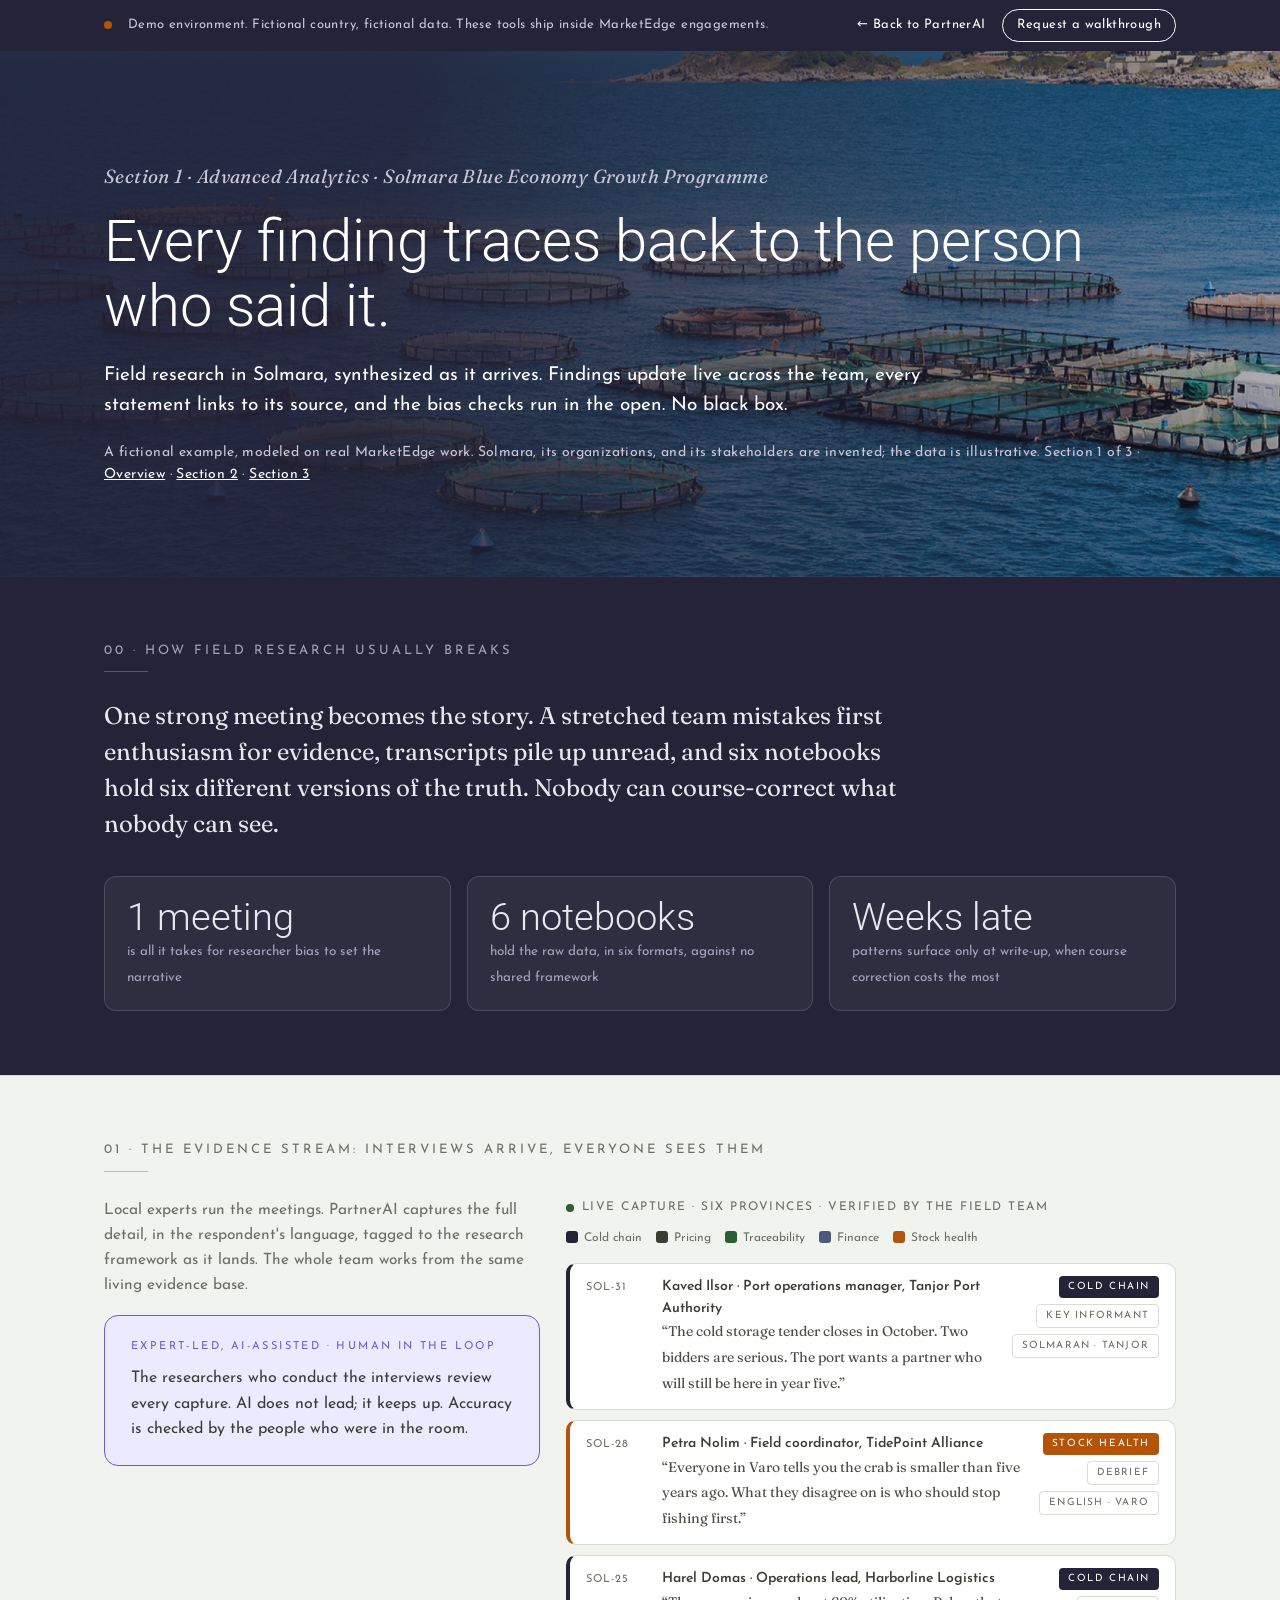
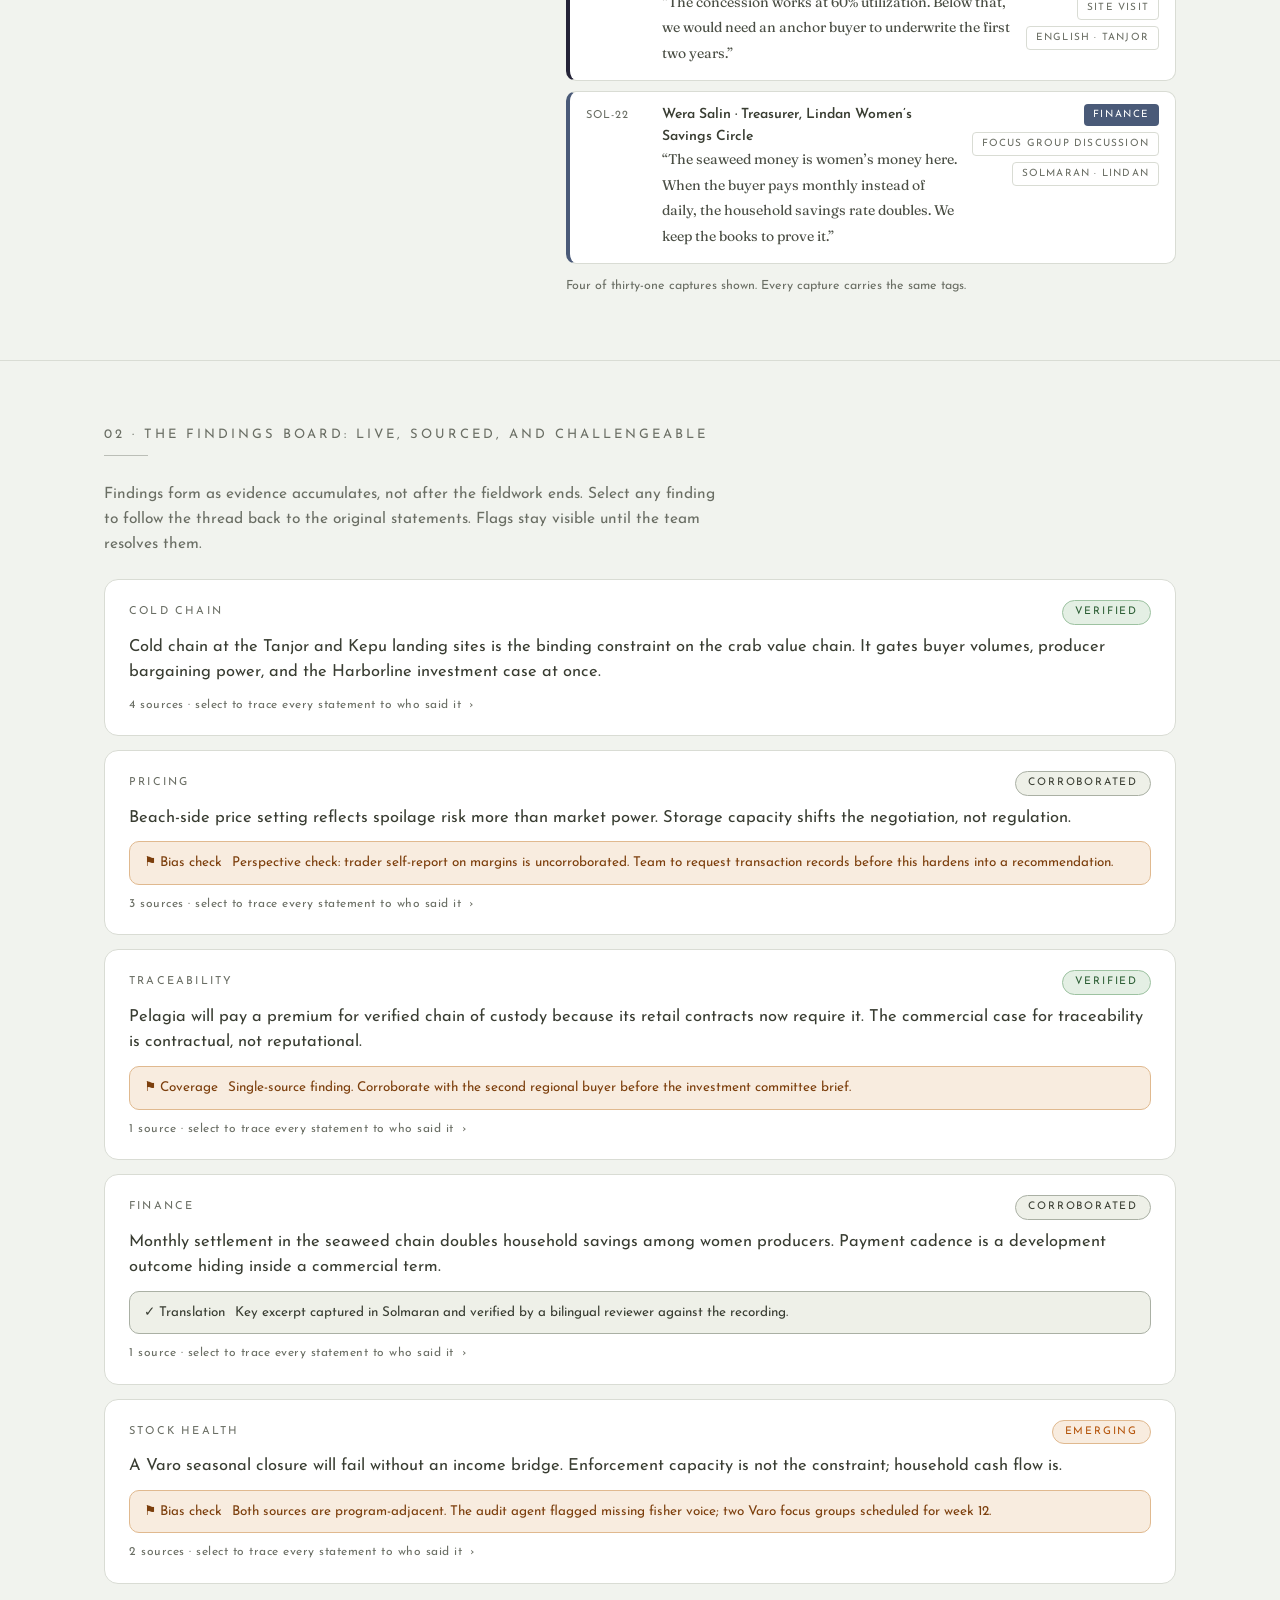
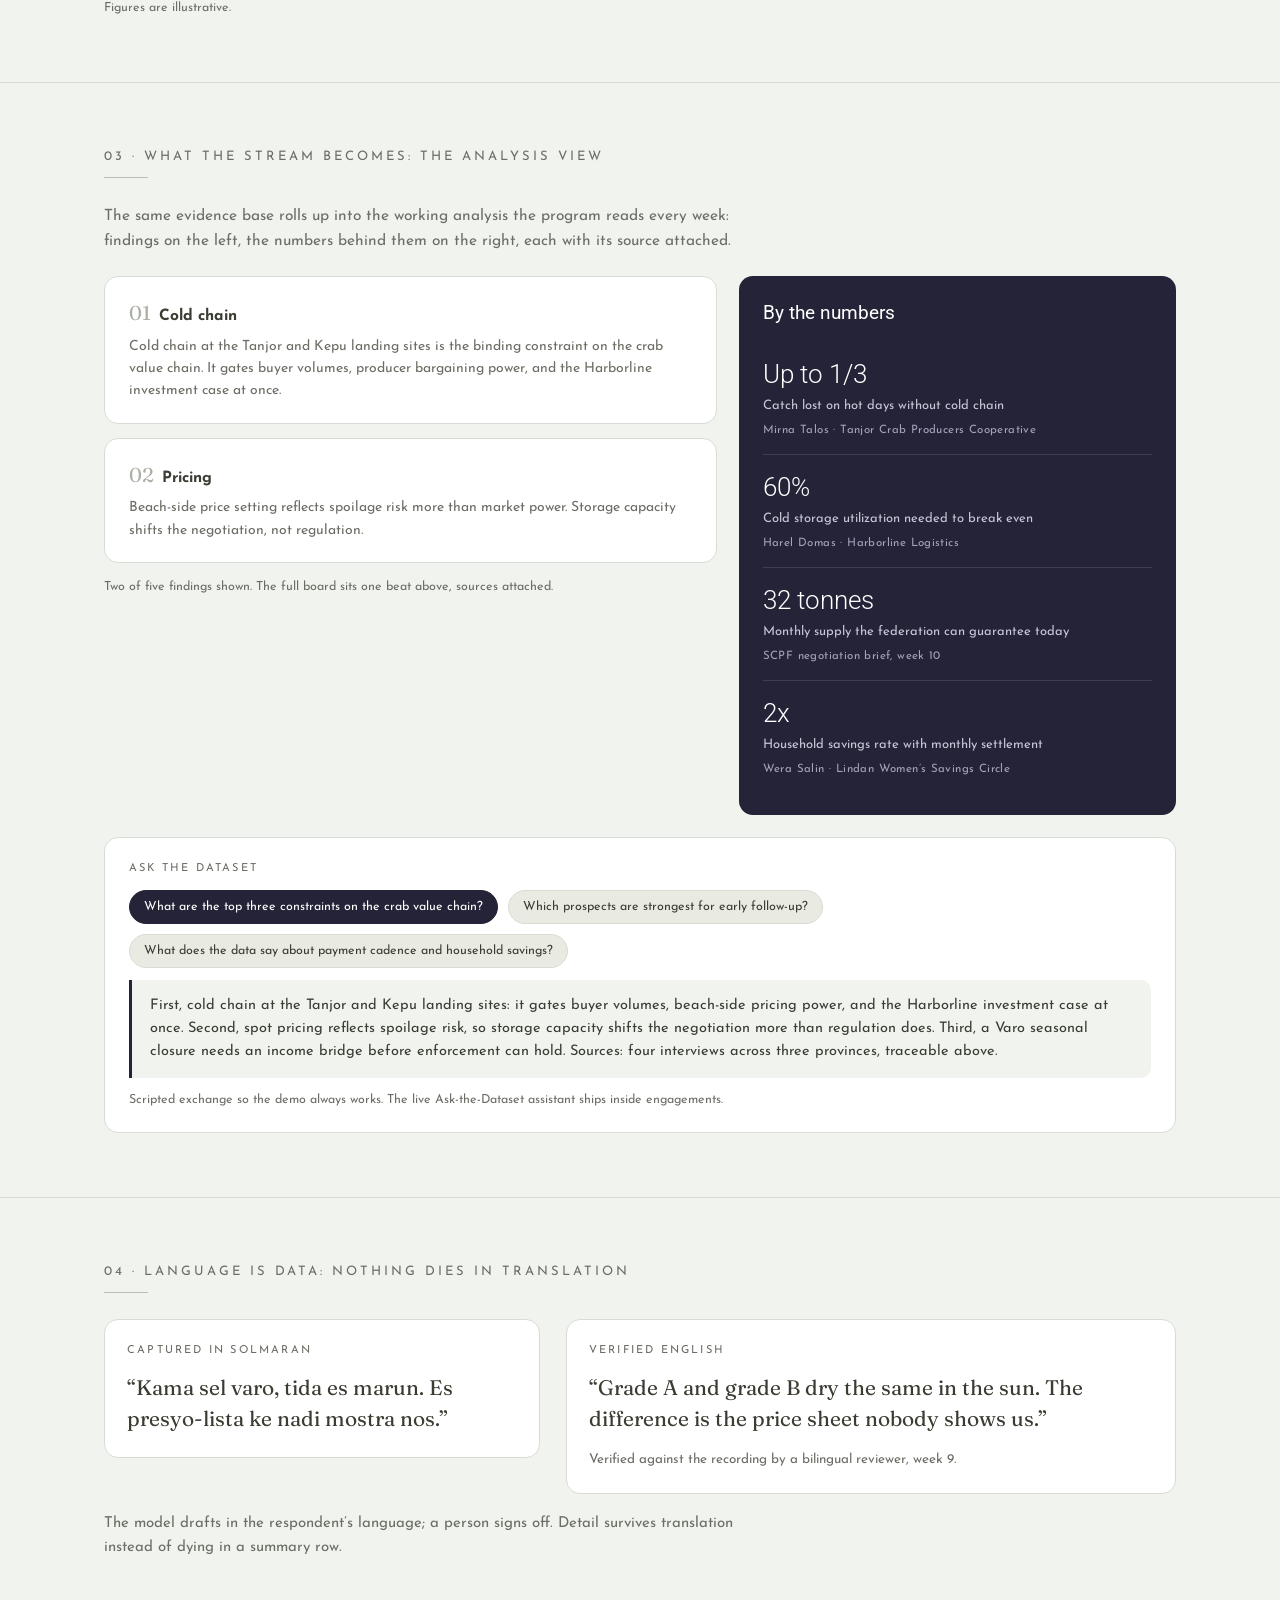
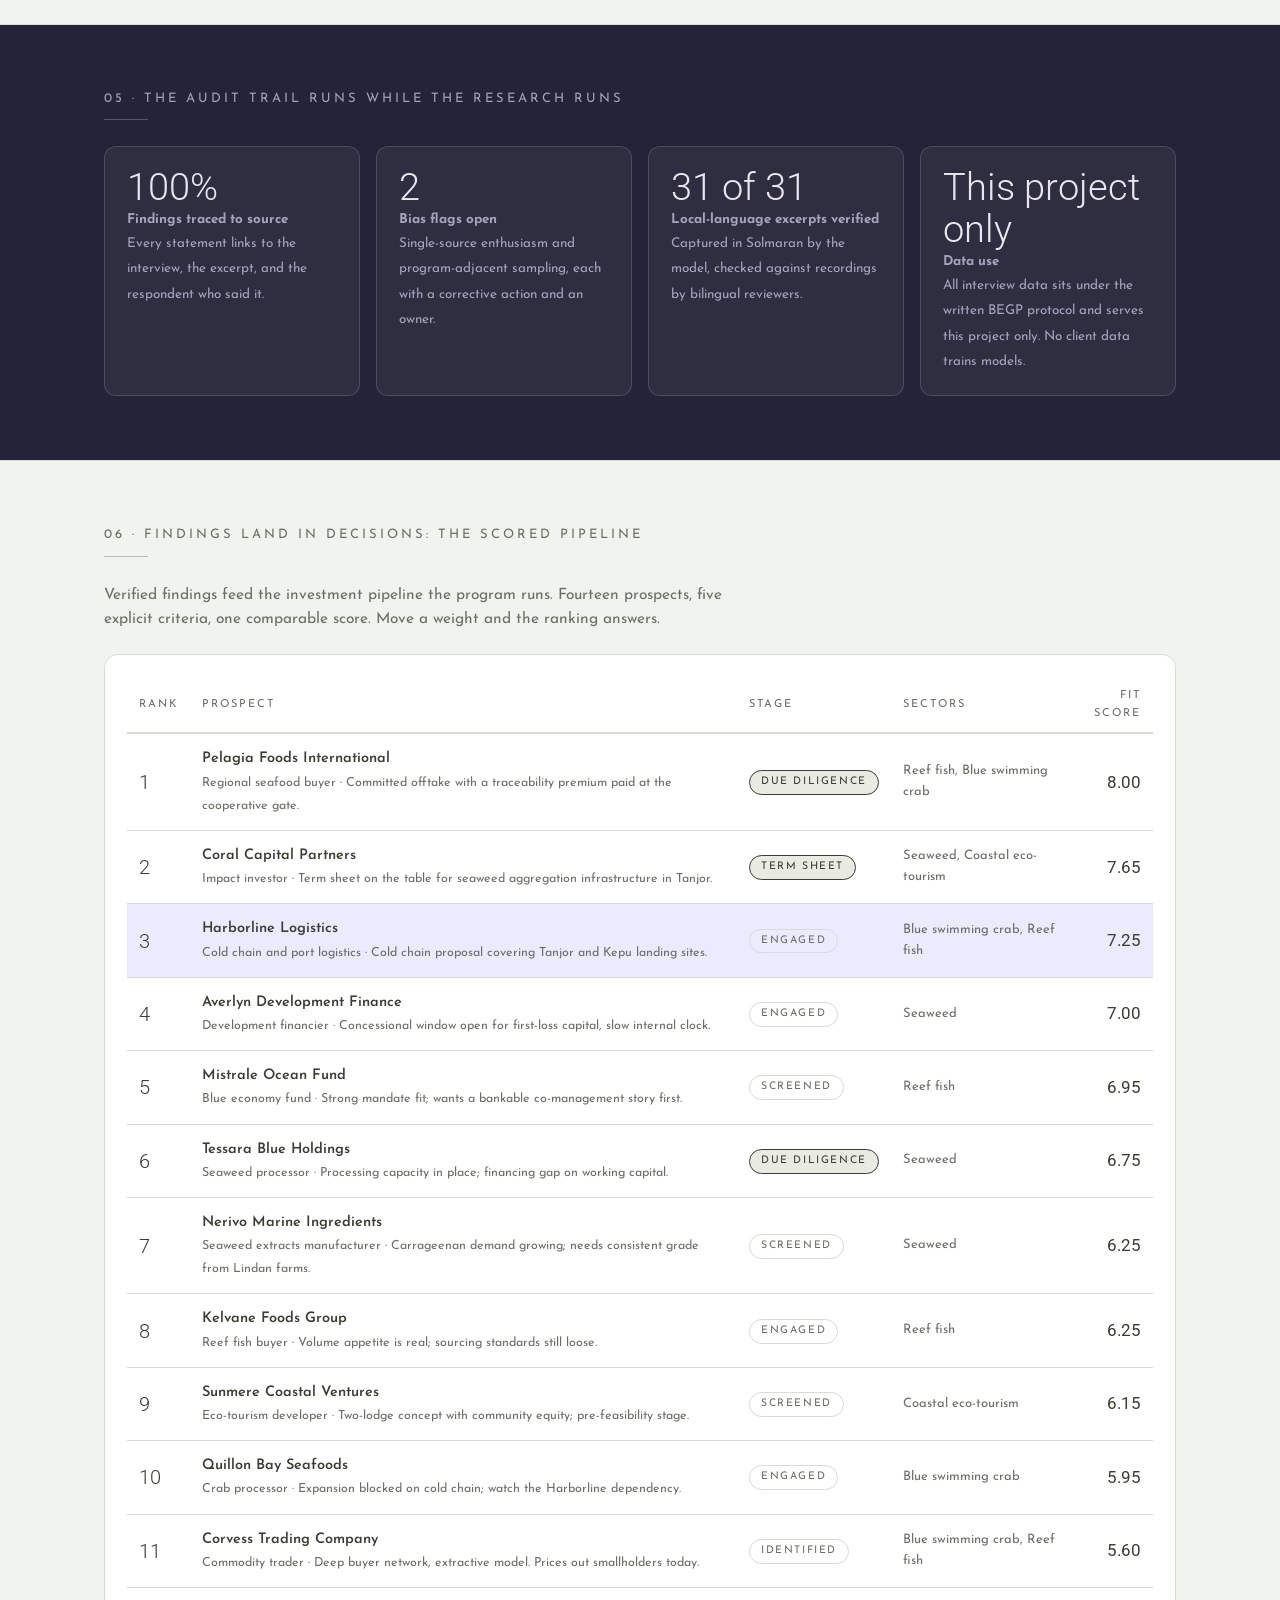
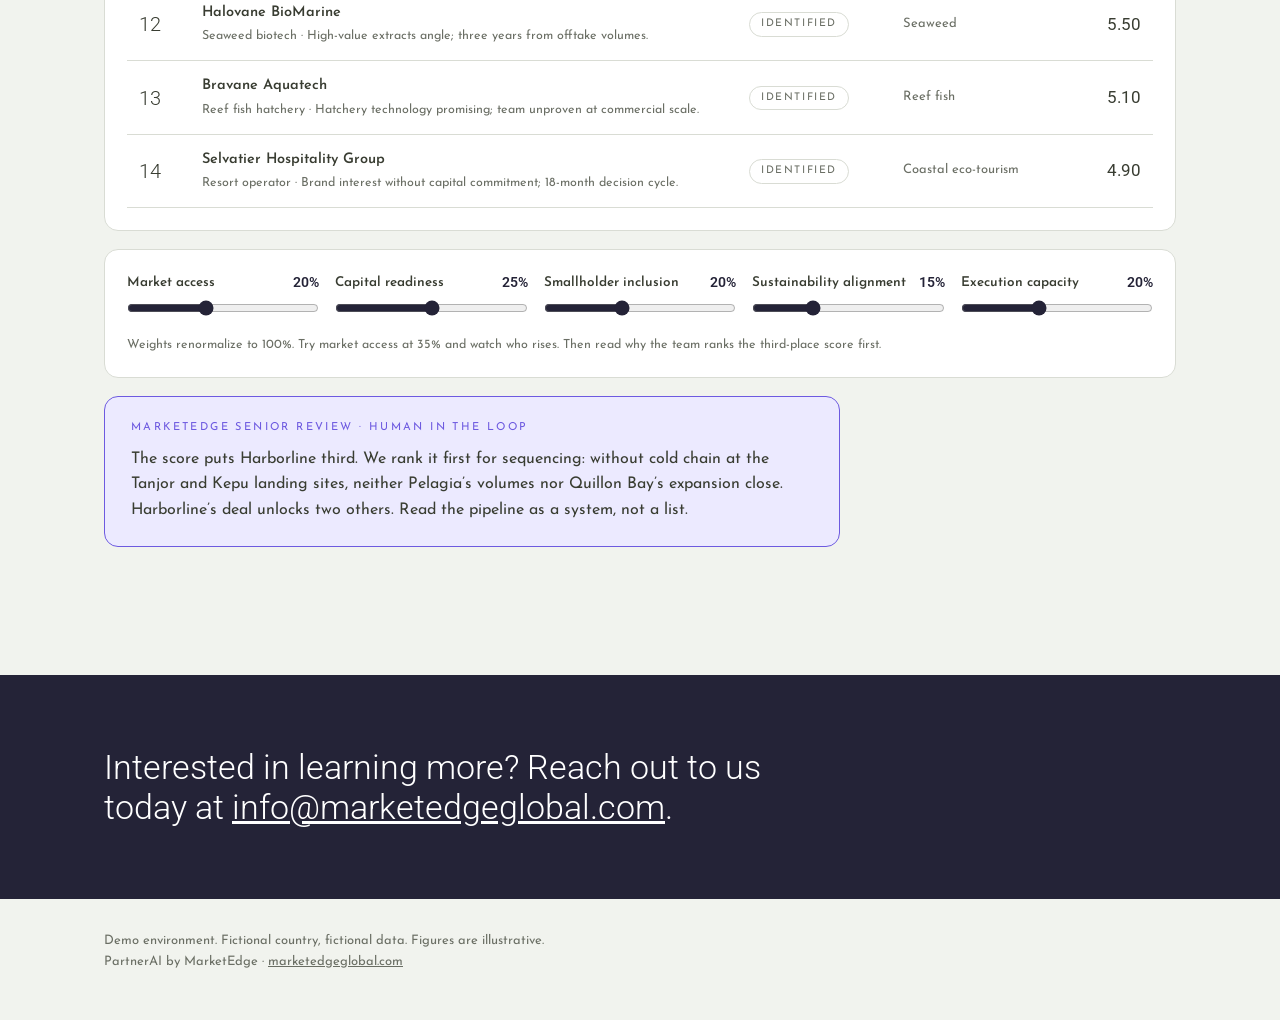
==== commit 9709c138: "Restructure index: add About PartnerAI section, reorder to About/How/Difference/Case study, delete e" ====
--- a/solmara/analytics/index.html
+++ b/solmara/analytics/index.html
@@ -19,7 +19,7 @@
     <div class="eyebrow">Section 1 · Advanced Analytics · Solmara Blue Economy Growth Programme</div>
     <h1>Every finding traces back to the person who said it.</h1>
     <p class="lede">Field research in Solmara, synthesized as it arrives. Findings update live across the team, every statement links to its source, and the bias checks run in the open. No black box.</p>
-    <p class="posline">MarketEdge at work, in a fictional setting. Solmara is a fictional country with fictional data. Section 1 of 3 · <a href="../../">Overview</a> · <a href="../leaders/">Section 2</a> · <a href="../partnerships/">Section 3</a></p>
+    <p class="posline">A fictional example, modeled on real MarketEdge work. Solmara, its organizations, and its stakeholders are invented; the data is illustrative. Section 1 of 3 · <a href="../../">Overview</a> · <a href="../leaders/">Section 2</a> · <a href="../partnerships/">Section 3</a></p>
   </div>
 </div>
 
--- a/shared/demo.css
+++ b/shared/demo.css
@@ -137,8 +137,8 @@
 .violet-card p{font-size:16px}
 
 /* ---------- research stream + findings (chapter 1) ---------- */
-.split{display:grid;grid-template-columns:5fr 7fr;gap:26px;align-items:start}
-@media (max-width:900px){ .split{grid-template-columns:1fr} }
+.split{display:grid;grid-template-columns:minmax(0,5fr) minmax(0,7fr);gap:26px;align-items:start}
+@media (max-width:900px){ .split{grid-template-columns:minmax(0,1fr)} }
 .interview-card{
   background:var(--card);border:1px solid var(--line);border-radius:12px;
   padding:16px 20px;margin-bottom:12px;
@@ -205,8 +205,8 @@
 .ev-legend .k{display:inline-block;width:12px;height:12px;border-radius:3px;vertical-align:-2px;margin-right:6px}
 
 /* ---------- analysis view (Ghana pattern) ---------- */
-.analysis{display:grid;grid-template-columns:7fr 5fr;gap:22px;align-items:start}
-@media (max-width:900px){ .analysis{grid-template-columns:1fr} }
+.analysis{display:grid;grid-template-columns:minmax(0,7fr) minmax(0,5fr);gap:22px;align-items:start}
+@media (max-width:900px){ .analysis{grid-template-columns:minmax(0,1fr)} }
 .analysis .finding-sum{background:var(--card);border:1px solid var(--line);border-radius:14px;padding:20px 24px;margin-bottom:14px}
 .analysis .finding-sum .n{font-family:var(--serif);font-size:20px;color:var(--olive-soft);margin-right:8px}
 .analysis .finding-sum b{font-size:15.5px}
@@ -384,8 +384,8 @@
 .ops p{font-size:13.5px;color:var(--olive)}
 
 /* ---------- live capture chip ---------- */
-.live-chip{display:inline-flex;align-items:center;gap:8px;font-size:12px;letter-spacing:1.5px;text-transform:uppercase;color:var(--olive);margin-bottom:12px}
-.live-chip i{width:8px;height:8px;border-radius:50%;background:#2c5e34}
+.live-chip{display:flex;flex-wrap:wrap;align-items:center;gap:8px;font-size:12px;letter-spacing:1.5px;text-transform:uppercase;color:var(--olive);margin-bottom:12px}
+.live-chip i{width:8px;height:8px;border-radius:50%;background:#2c5e34;flex:none}
 @media (prefers-reduced-motion: no-preference){
   .live-chip i{animation:livepulse 2.4s ease infinite}
 }
@@ -408,7 +408,8 @@
 .msg.client{align-self:flex-end;background:var(--indigo);color:#fff;border-bottom-right-radius:4px}
 .msg.elena{align-self:flex-start;background:var(--card);border:1px solid var(--line);border-bottom-left-radius:4px}
 .msg .who{display:block;font-size:10px;letter-spacing:1.6px;text-transform:uppercase;margin-bottom:5px;opacity:.75}
-.replay-controls{display:flex;gap:12px;align-items:center;margin-bottom:18px}
+.replay-controls{display:flex;gap:12px;align-items:center;flex-wrap:wrap;margin-bottom:18px}
+.replay-controls #persona-line{flex:1 1 260px;min-width:0}
 .msg.typing{display:inline-flex;gap:5px;padding:14px 16px}
 .msg.typing i{width:6px;height:6px;border-radius:50%;background:var(--olive-soft);animation:tick 1s infinite}
 .msg.typing i:nth-child(2){animation-delay:.18s}
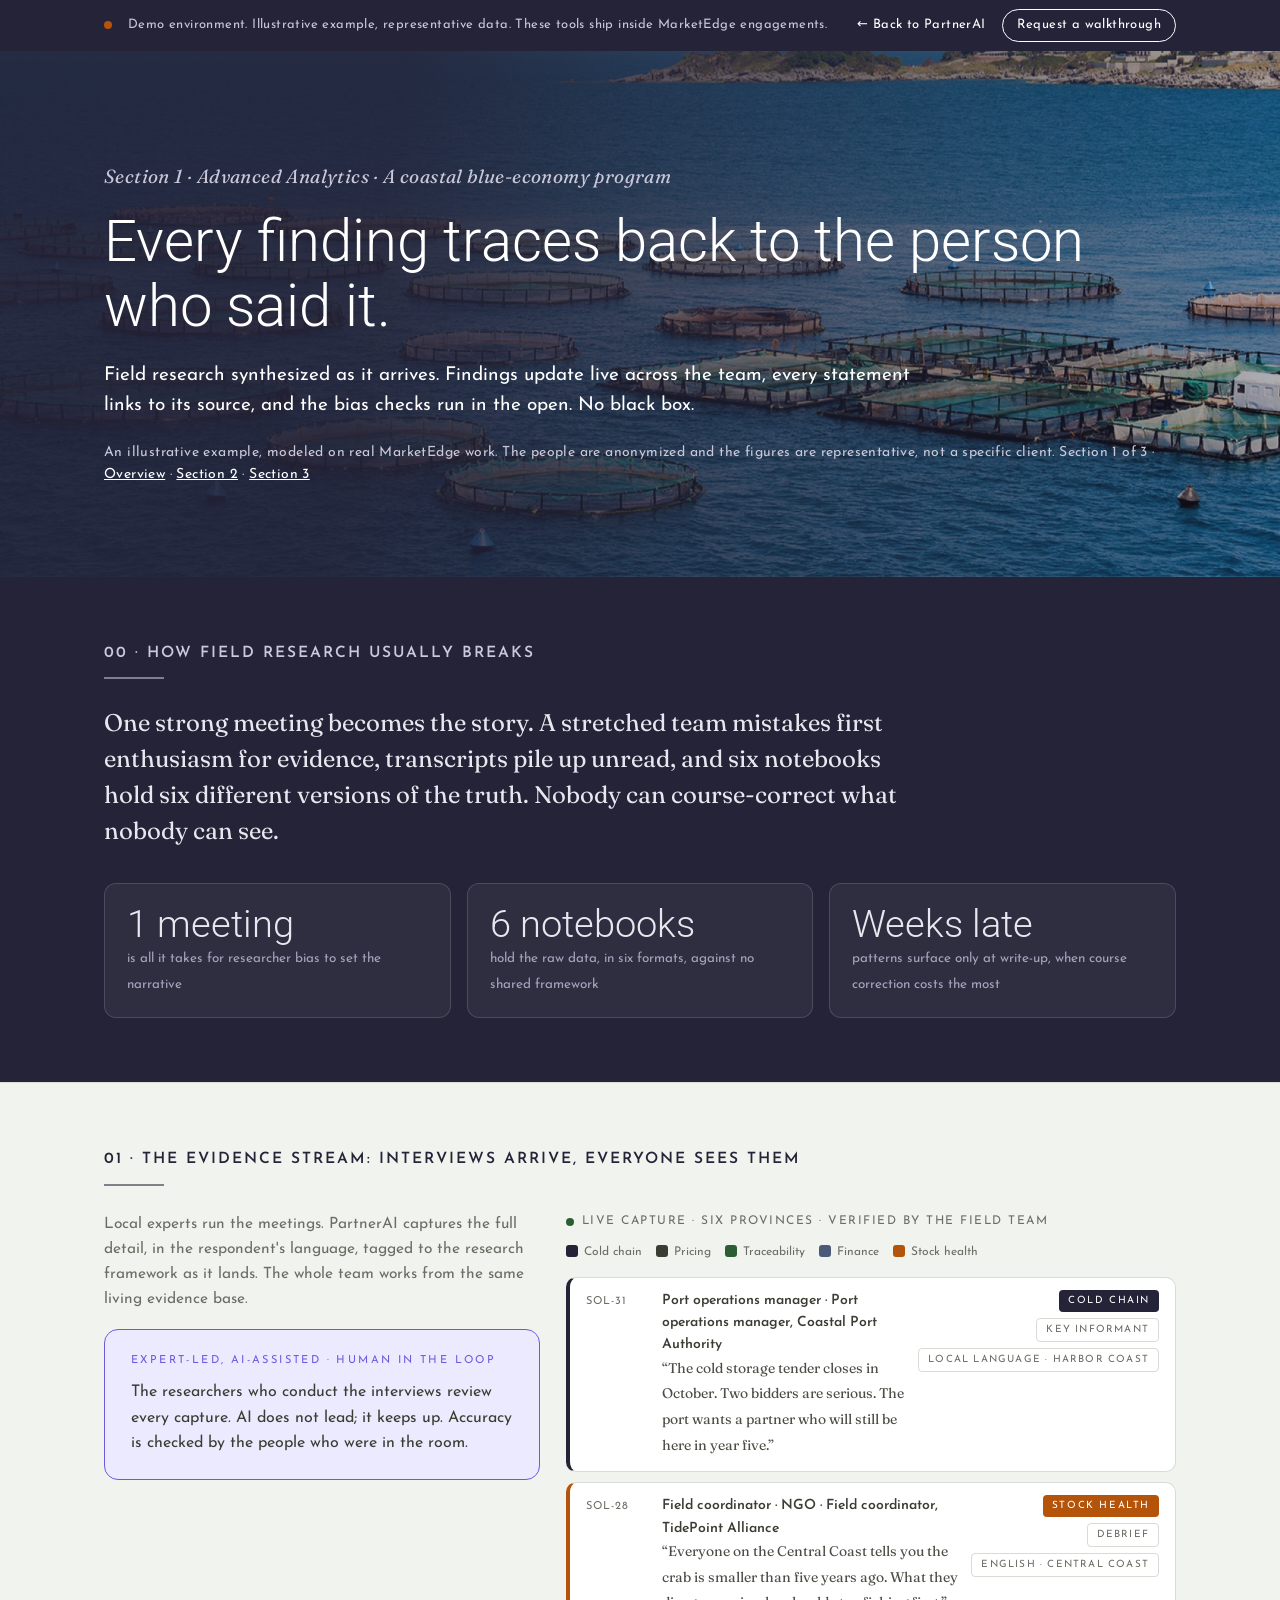
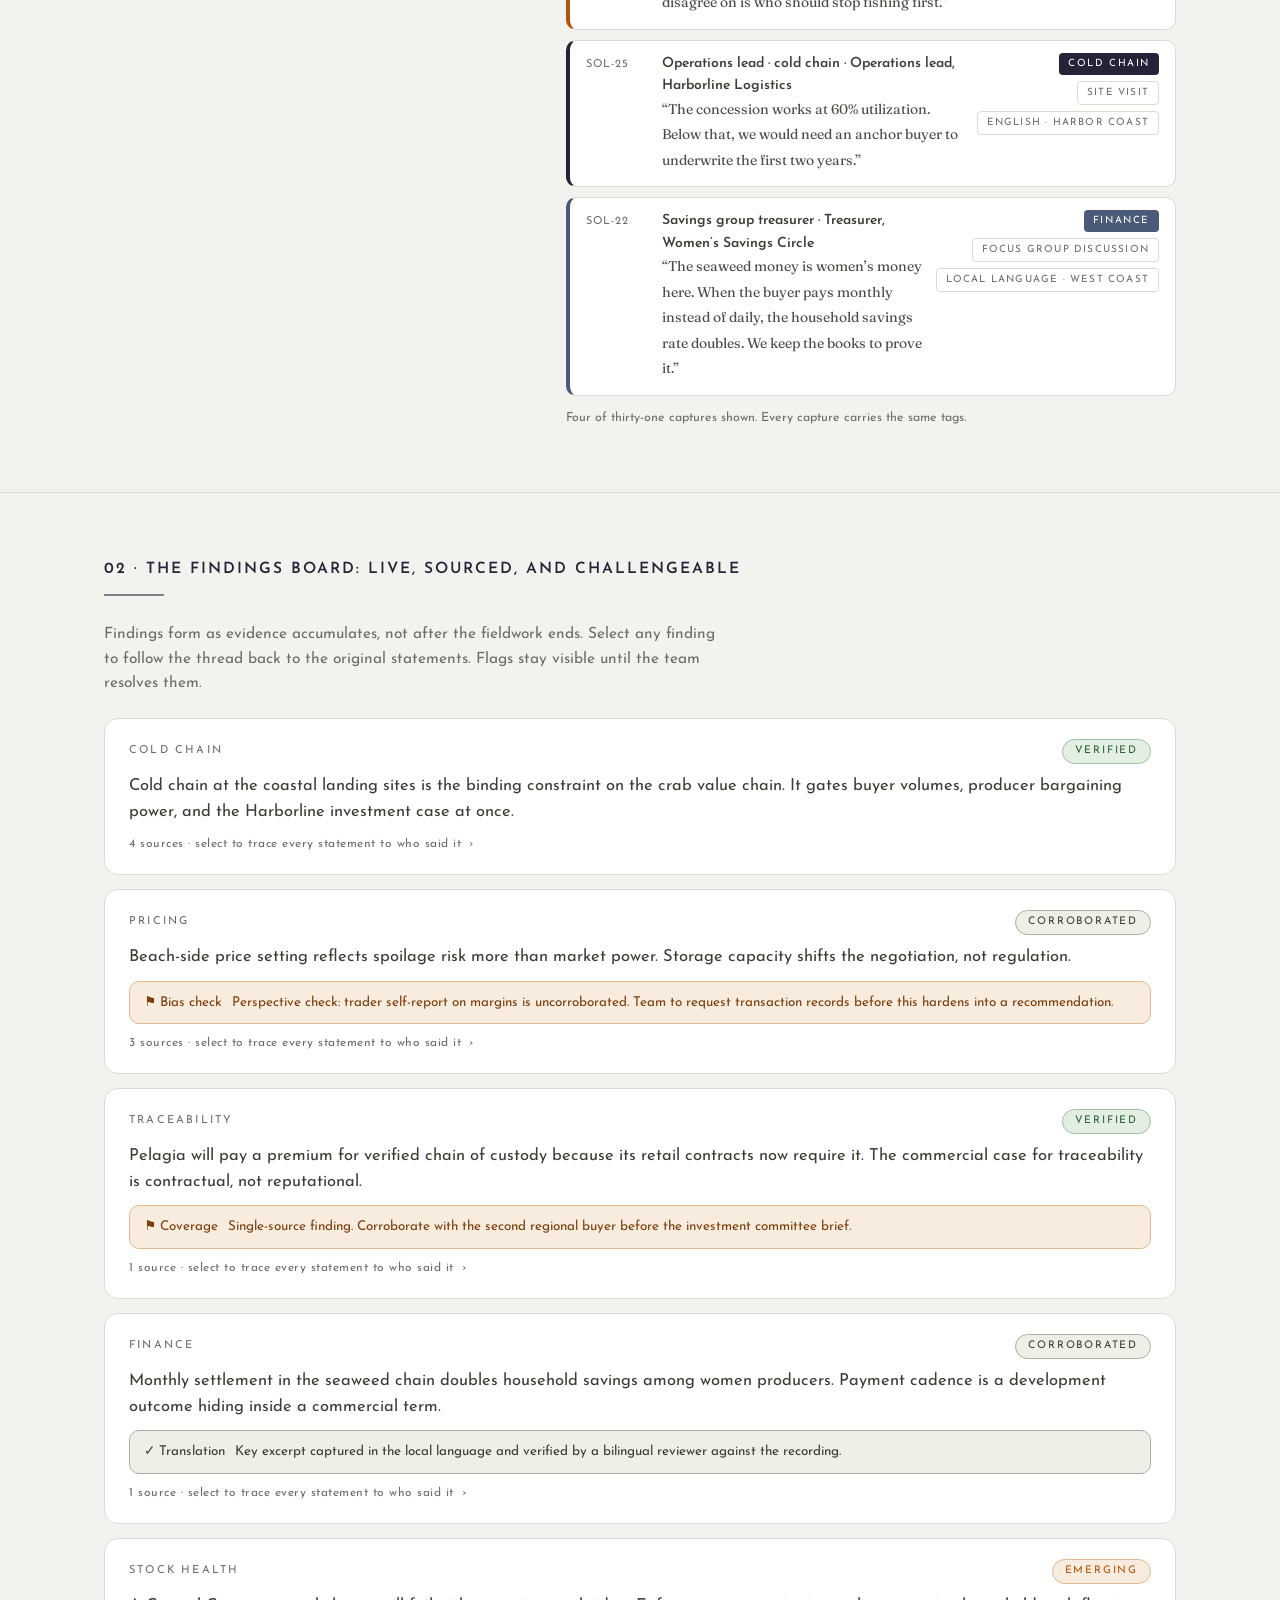
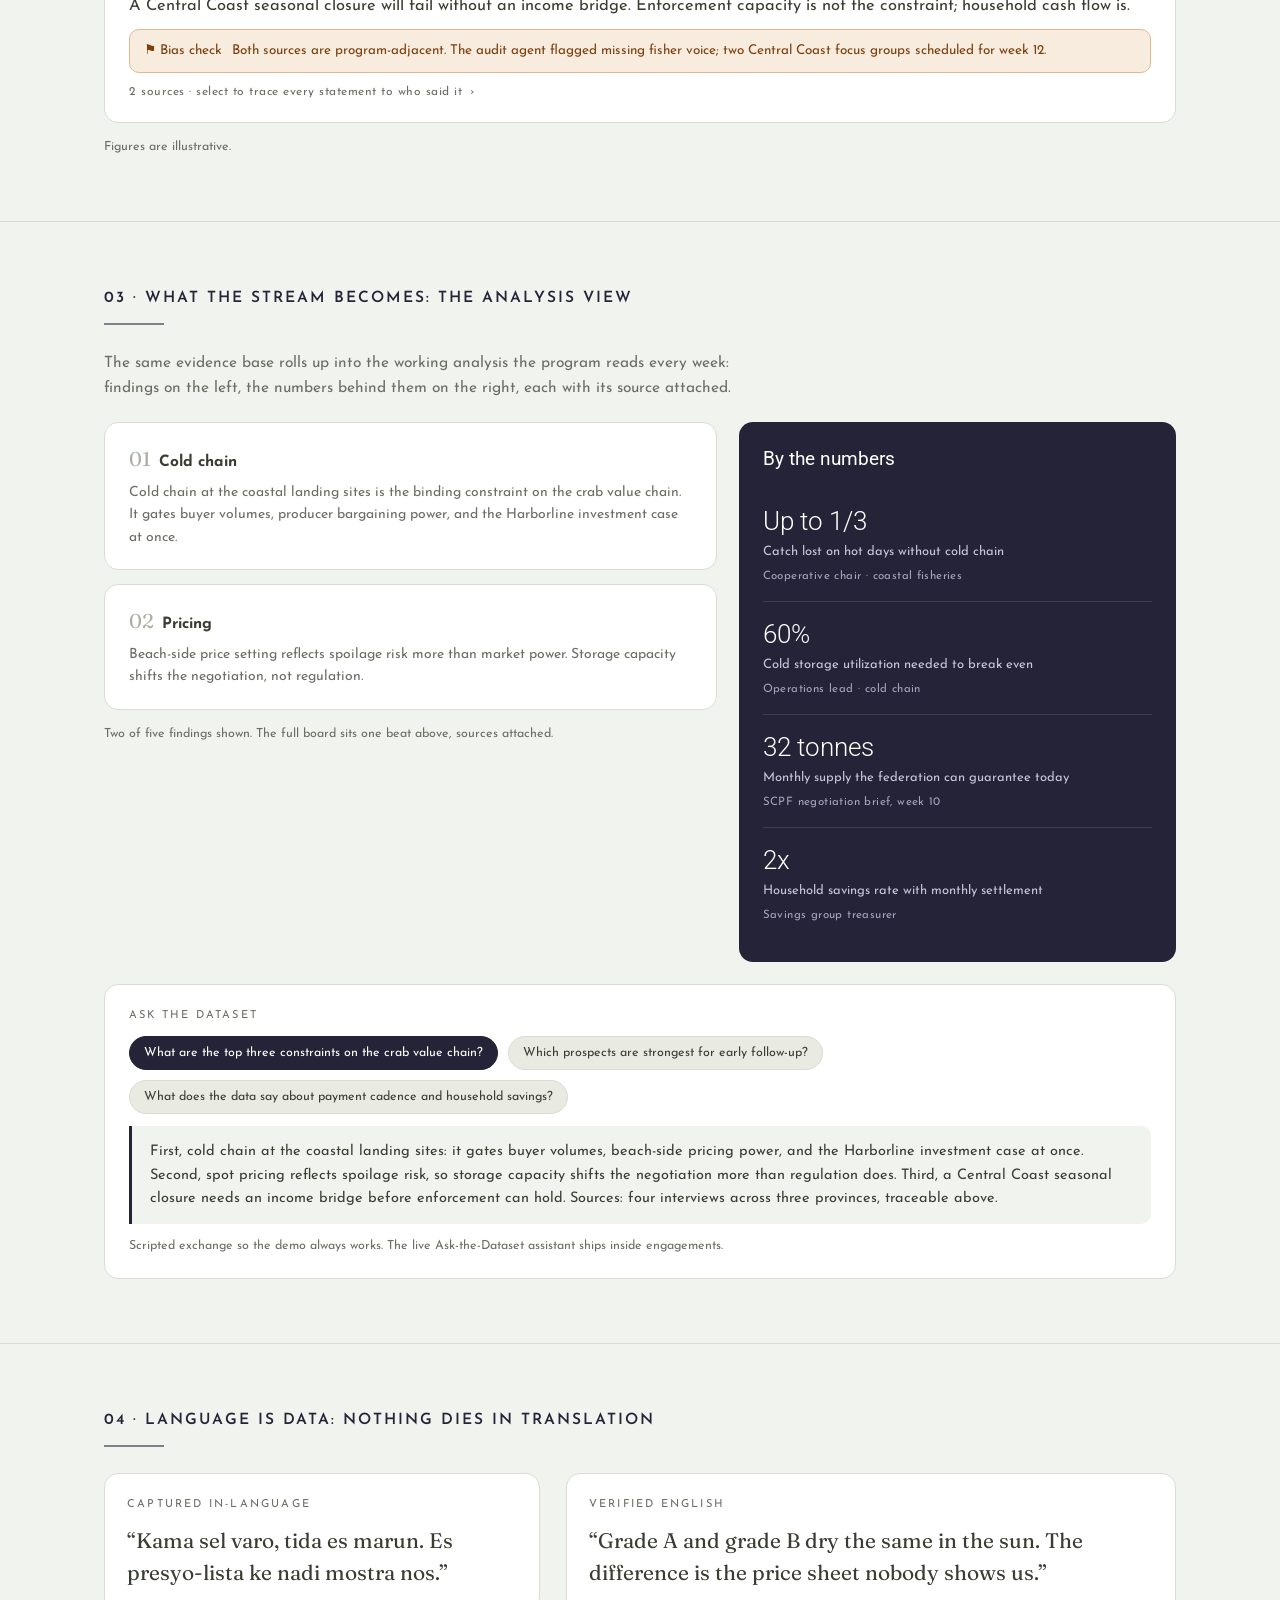
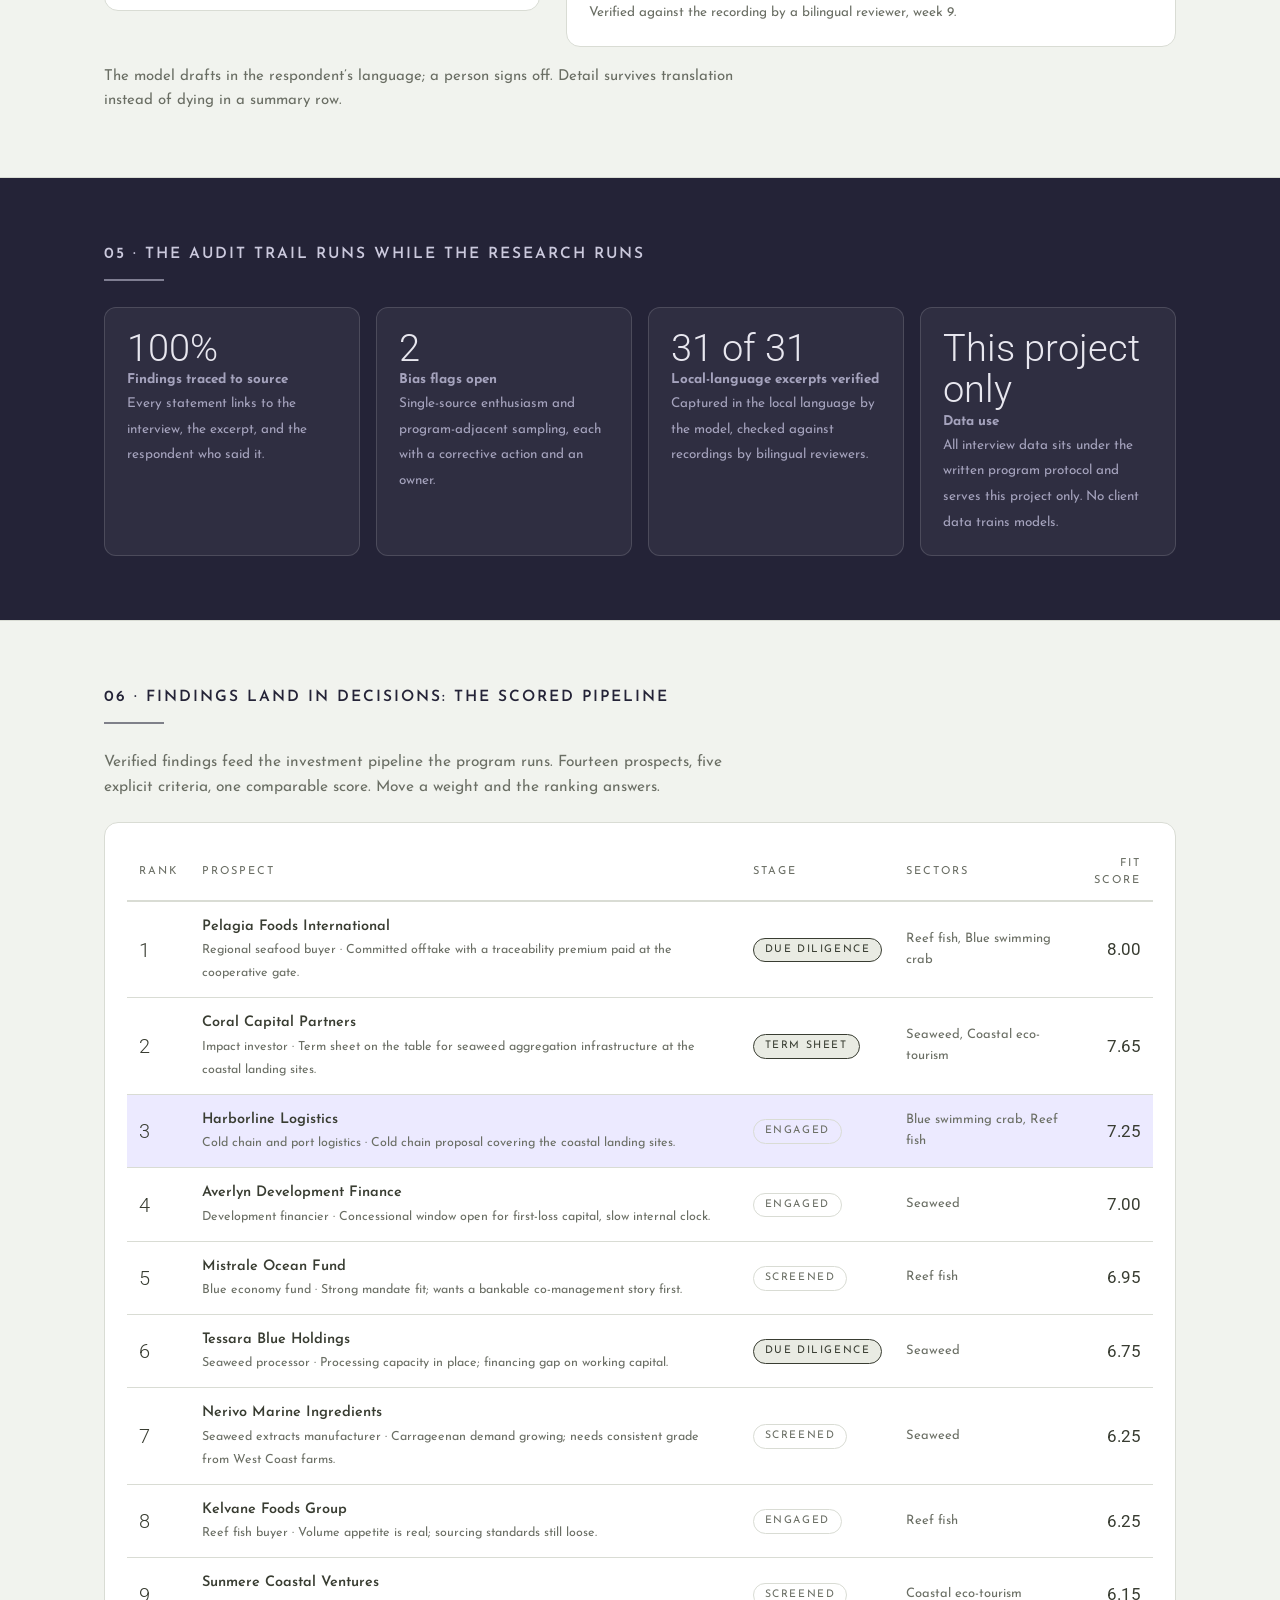
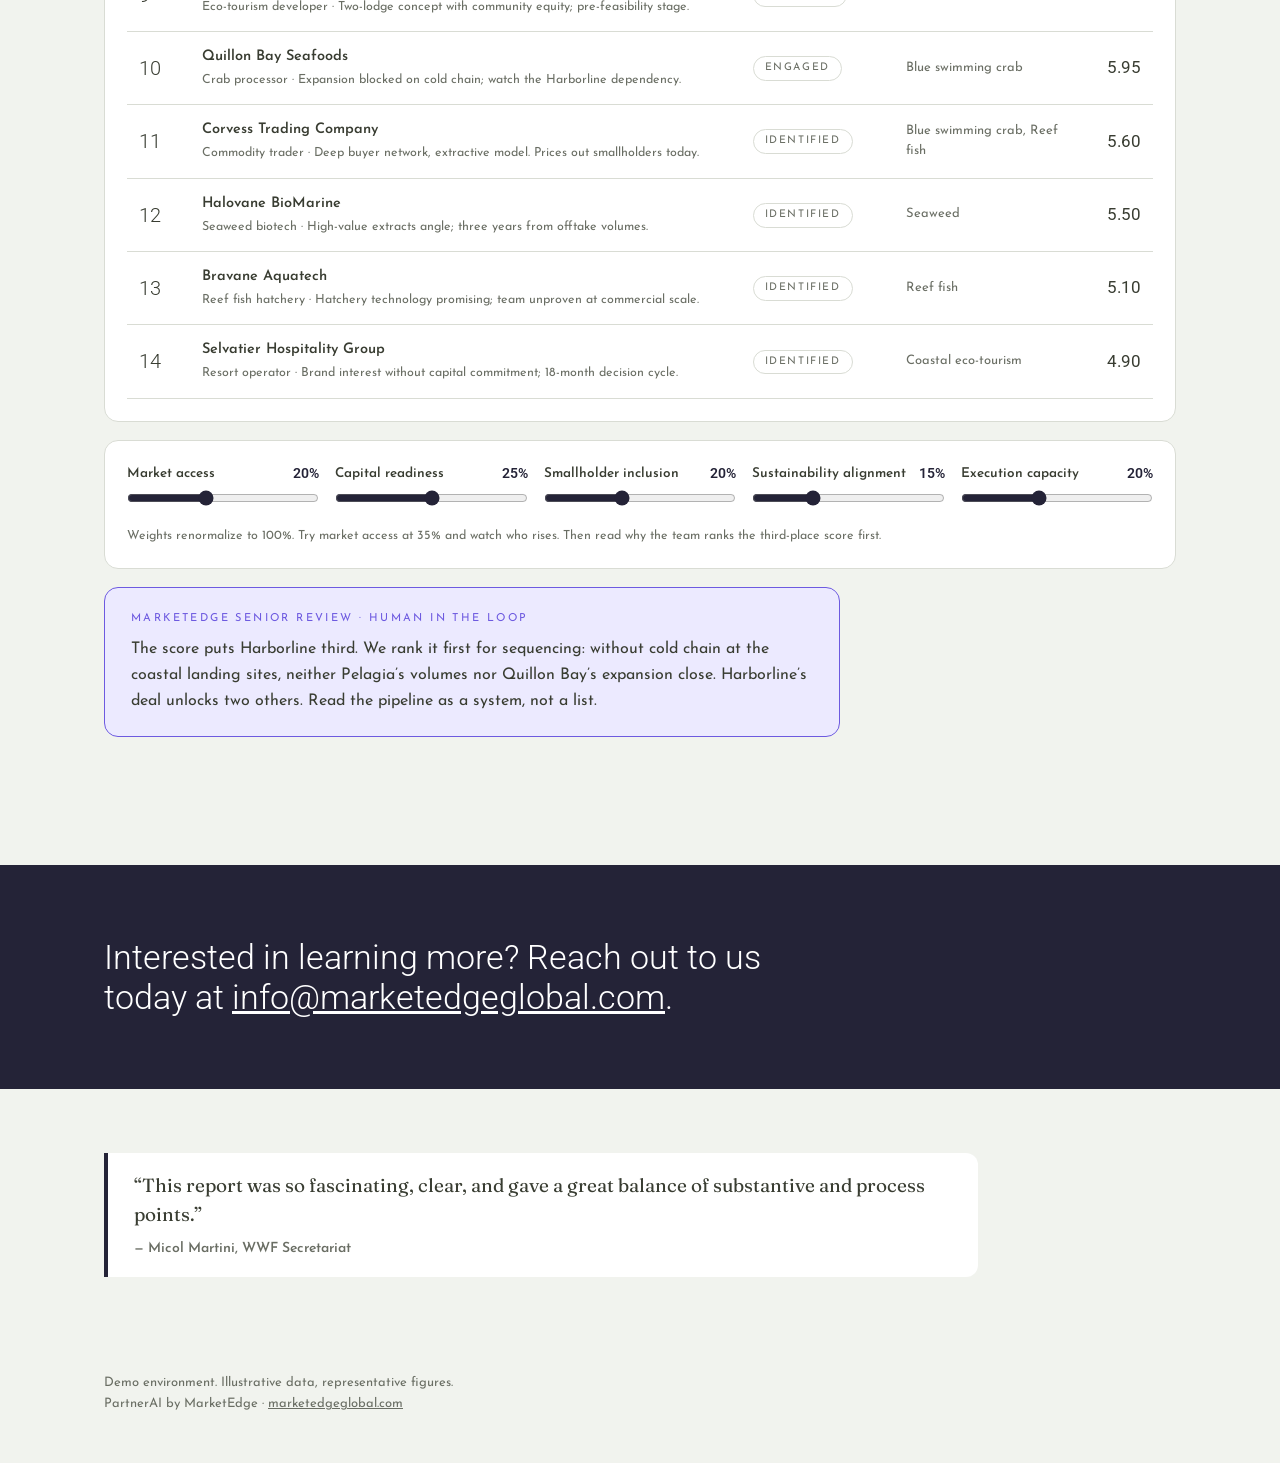
==== commit bb699959: "Retire fictional-country framing; anonymize demos; add 'In the field' section - Reframe 'See it in a" ====
--- a/solmara/analytics/index.html
+++ b/solmara/analytics/index.html
@@ -3,23 +3,23 @@
 <head>
 <meta charset="utf-8">
 <meta name="viewport" content="width=device-width, initial-scale=1">
-<title>Solmara Research &amp; Synthesis · PartnerAI demo by MarketEdge</title>
+<title>Research &amp; Synthesis · PartnerAI demo by MarketEdge</title>
 <link rel="preconnect" href="https://fonts.googleapis.com">
 <link href="https://fonts.googleapis.com/css2?family=Roboto:wght@100;300;400;500&family=Fraunces:ital,opsz,wght@0,9..144,400;1,9..144,400&family=Josefin+Sans:wght@300;400;600&display=swap" rel="stylesheet">
 <link rel="stylesheet" href="../../shared/demo.css">
 </head>
 <body>
-<script src="../../shared/banner.js" data-demo="Solmara Research and Synthesis" defer></script>
+<script src="../../shared/banner.js" data-demo="Research and Synthesis" defer></script>
 <script src="../../shared/reveal.js" defer></script>
 
 <div class="demo-head">
   <div class="photo" style="background-image:url('../../shared/img/solmara-coast.jpg');background-position:center 70%"></div>
   <div class="scrim"></div>
   <div class="wrap">
-    <div class="eyebrow">Section 1 · Advanced Analytics · Solmara Blue Economy Growth Programme</div>
+    <div class="eyebrow">Section 1 · Advanced Analytics · A coastal blue-economy program</div>
     <h1>Every finding traces back to the person who said it.</h1>
-    <p class="lede">Field research in Solmara, synthesized as it arrives. Findings update live across the team, every statement links to its source, and the bias checks run in the open. No black box.</p>
-    <p class="posline">A fictional example, modeled on real MarketEdge work. Solmara, its organizations, and its stakeholders are invented; the data is illustrative. Section 1 of 3 · <a href="../../">Overview</a> · <a href="../leaders/">Section 2</a> · <a href="../partnerships/">Section 3</a></p>
+    <p class="lede">Field research synthesized as it arrives. Findings update live across the team, every statement links to its source, and the bias checks run in the open. No black box.</p>
+    <p class="posline">An illustrative example, modeled on real MarketEdge work. The people are anonymized and the figures are representative, not a specific client. Section 1 of 3 · <a href="../../">Overview</a> · <a href="../leaders/">Section 2</a> · <a href="../partnerships/">Section 3</a></p>
   </div>
 </div>
 
@@ -82,7 +82,7 @@
     <div class="beat-label">04 · Language is data: nothing dies in translation</div>
     <div class="split">
       <div class="panel reveal">
-        <div class="tag">Captured in Solmaran</div>
+        <div class="tag">Captured in-language</div>
         <p class="serif-pull" id="loc-original" style="font-size:21px;margin-top:12px"></p>
       </div>
       <div class="panel reveal">
@@ -131,8 +131,9 @@
   </div>
 </div>
 
+<section class="beat"><div class="wrap"><blockquote style="margin:0;padding:18px 26px;border-left:4px solid var(--indigo);background:#fff;border-radius:0 12px 12px 0;font-family:var(--serif);font-size:19px;color:var(--ink);line-height:1.5;max-width:46em">&ldquo;This report was so fascinating, clear, and gave a great balance of substantive and process points.&rdquo;<span style="display:block;margin-top:10px;font-family:var(--sans);font-size:14px;font-weight:600;color:var(--olive)">&mdash; Micol Martini, WWF Secretariat</span></blockquote></div></section>
 <footer class="demo-foot">
-  <div class="wrap">Demo environment. Fictional country, fictional data. Figures are illustrative.<br>PartnerAI by MarketEdge · <a href="https://www.marketedgeglobal.com">marketedgeglobal.com</a></div>
+  <div class="wrap">Demo environment. Illustrative data, representative figures.<br>PartnerAI by MarketEdge · <a href="https://www.marketedgeglobal.com">marketedgeglobal.com</a></div>
 </footer>
 
 <script>
--- a/shared/demo.css
+++ b/shared/demo.css
@@ -94,14 +94,14 @@
 section.beat{padding:64px 0}
 section.beat + section.beat{border-top:1px solid var(--line)}
 section.beat.dark{background:var(--indigo);color:#e8e7ef;border-top:0}
-section.beat.dark .beat-label{color:#a5a3bd}
+section.beat.dark .beat-label{color:#cbc9dd}
 .beat-label{
-  font-family:var(--sans);font-size:13px;letter-spacing:3px;
-  text-transform:uppercase;color:var(--olive);margin-bottom:26px;
+  font-family:var(--sans);font-weight:600;font-size:15.5px;letter-spacing:2px;
+  text-transform:uppercase;color:var(--indigo);margin-bottom:26px;
 }
 .beat-label::after{
-  content:"";display:block;width:44px;height:1px;background:currentColor;opacity:.4;
-  margin-top:10px;transform:scaleX(0);transform-origin:left;transition:transform .7s ease .2s;
+  content:"";display:block;width:60px;height:2px;background:currentColor;opacity:.55;
+  margin-top:12px;transform:scaleX(0);transform-origin:left;transition:transform .7s ease .2s;
 }
 section.beat:has(.reveal.in) .beat-label::after,
 section.beat:has(.reveal-stagger.in) .beat-label::after,
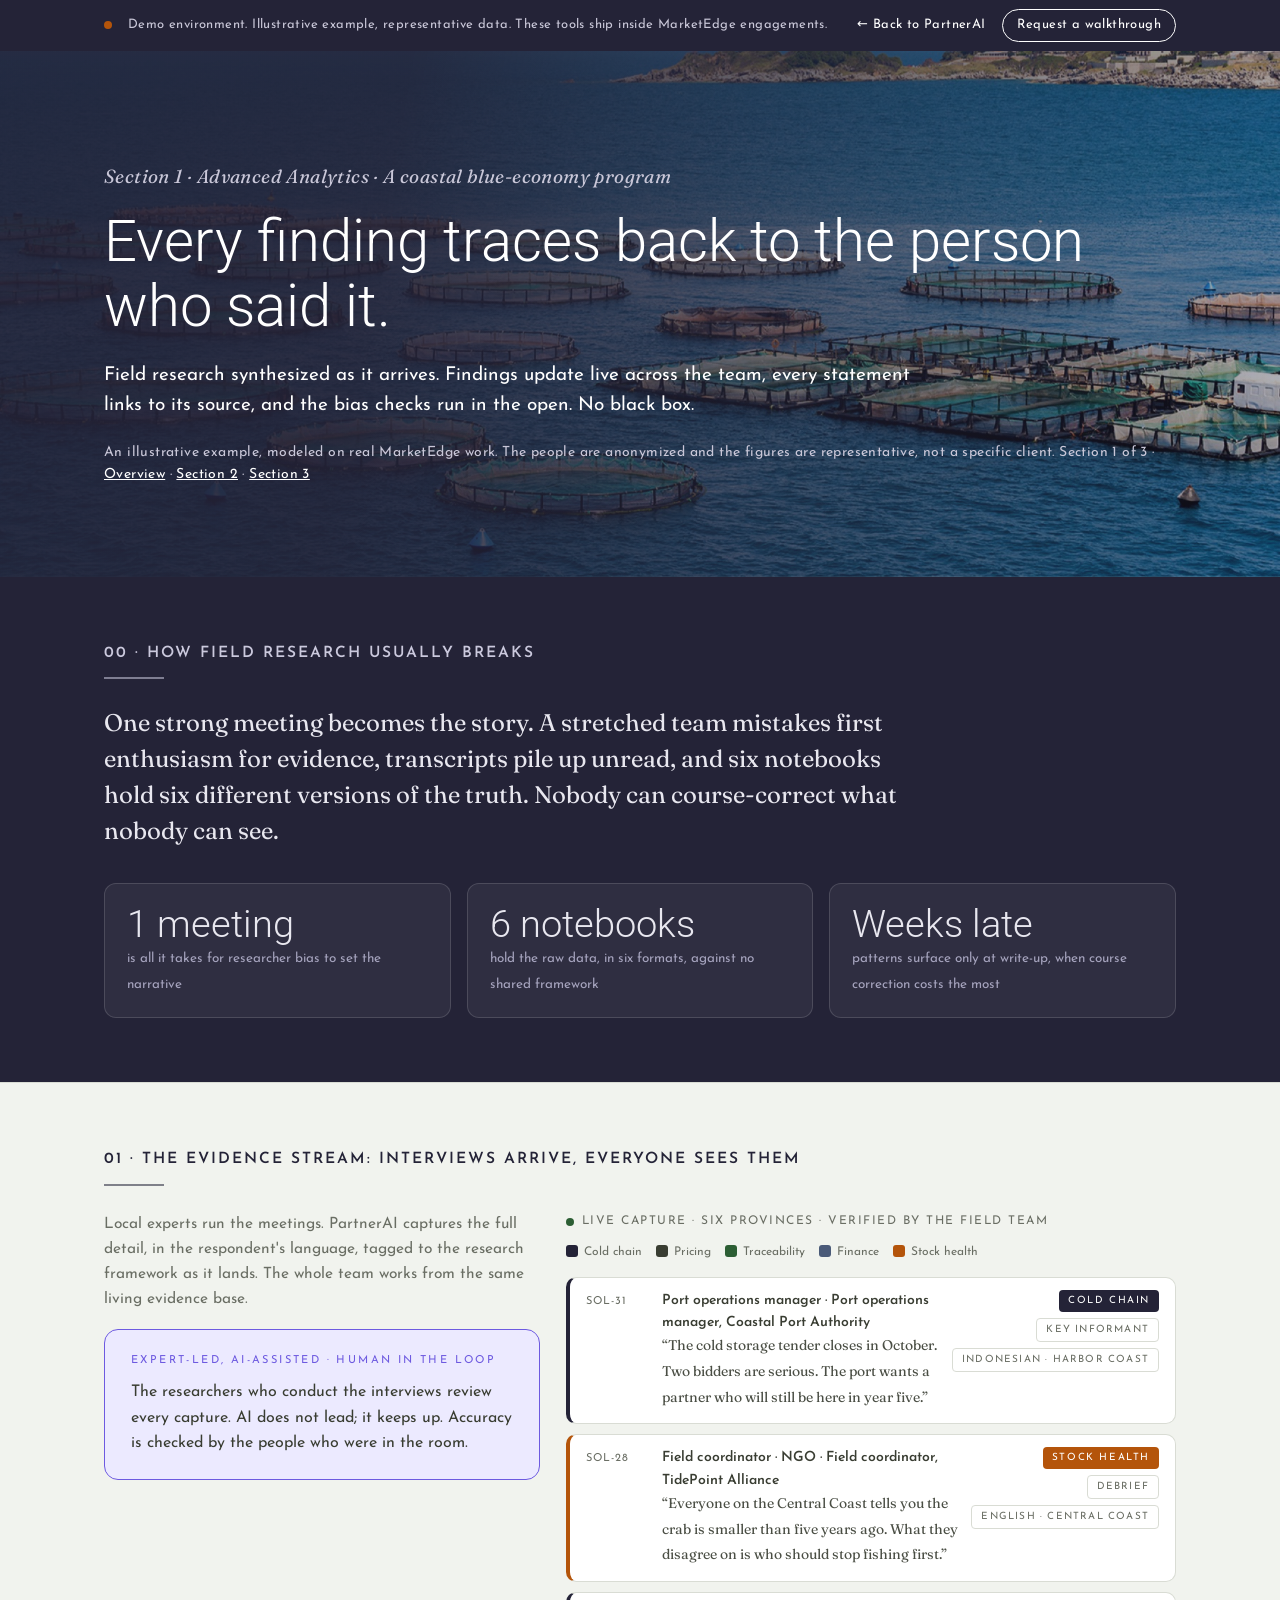
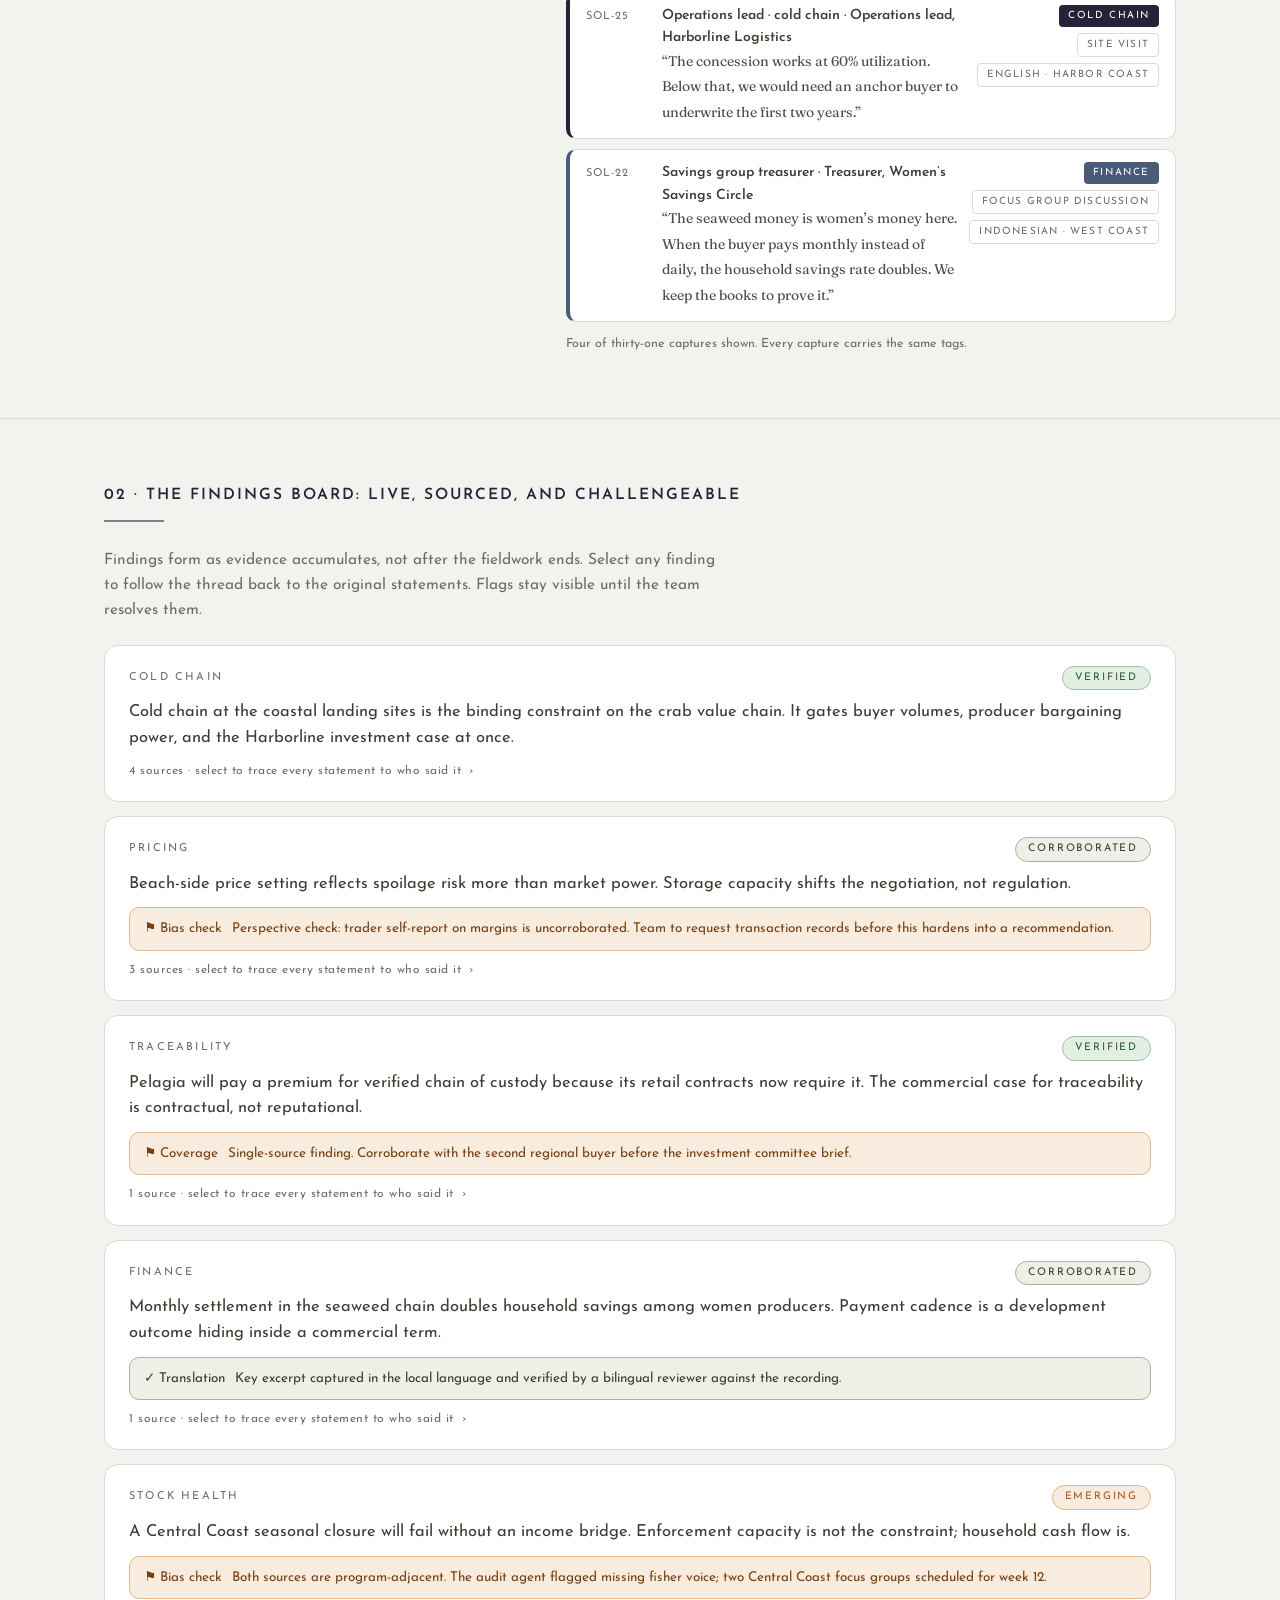
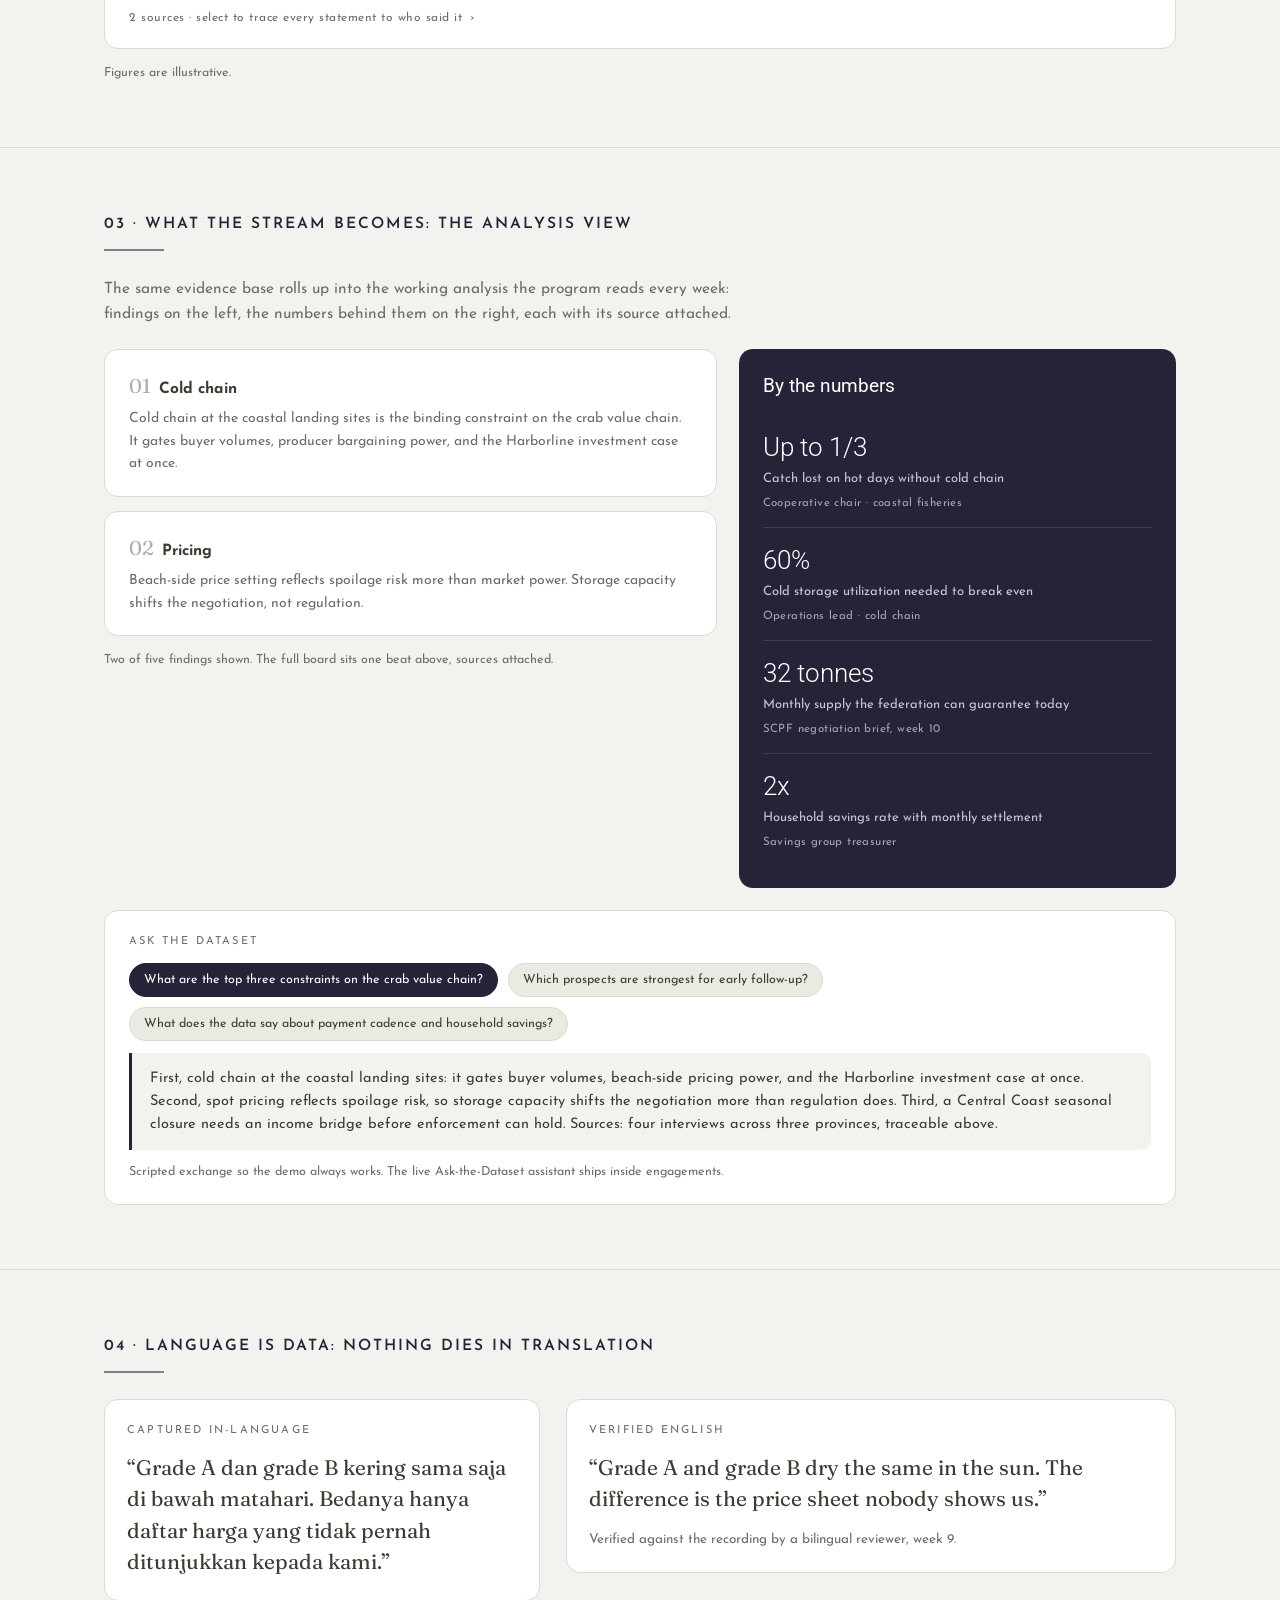
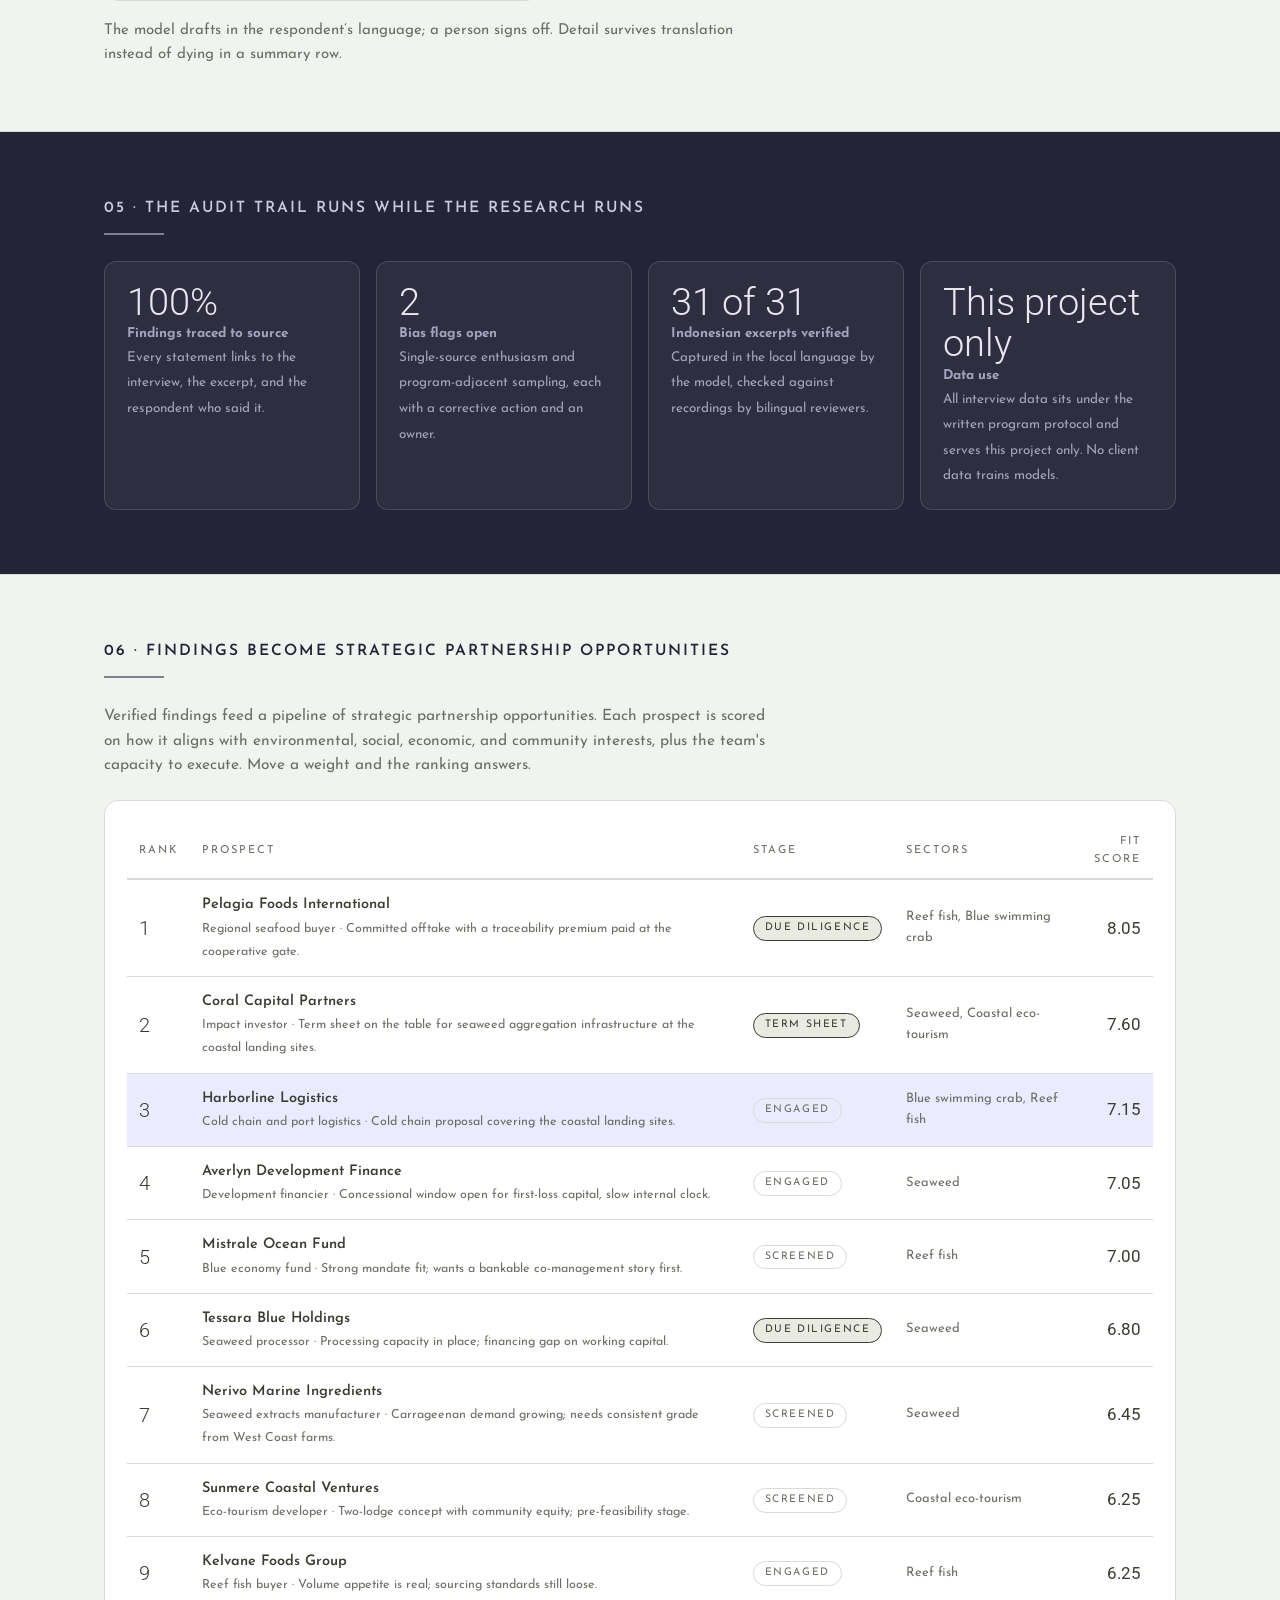
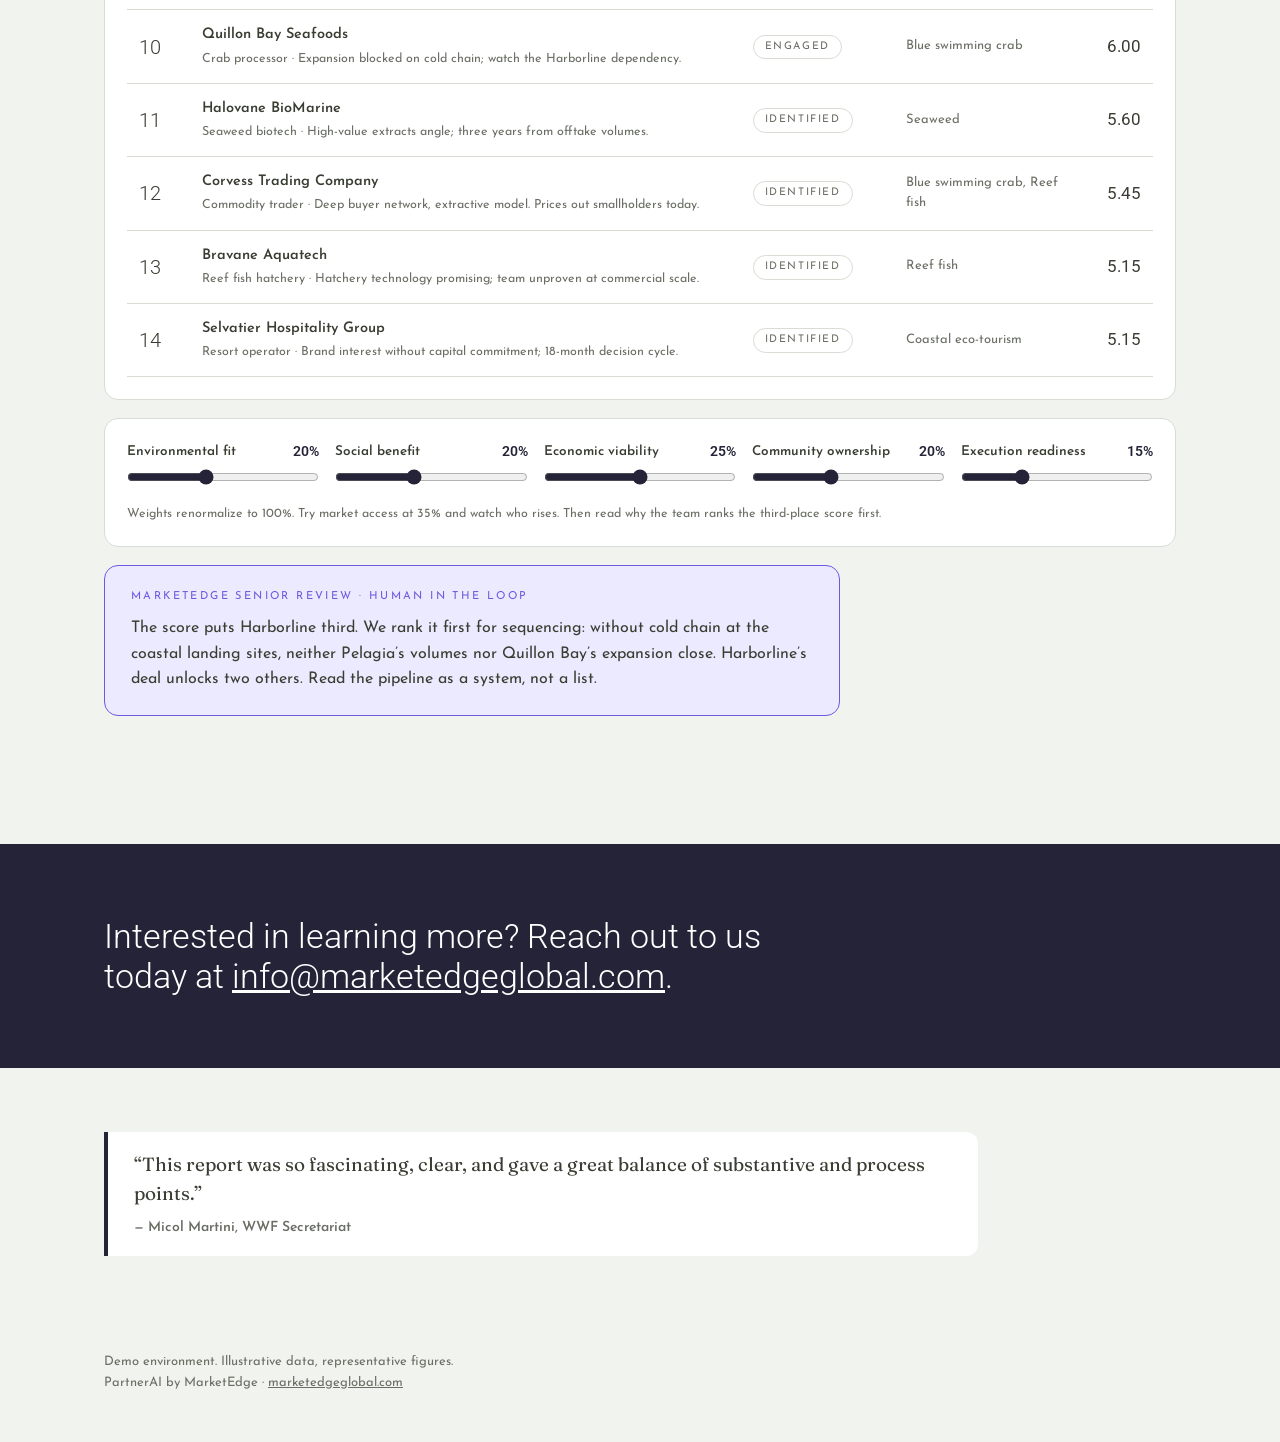
==== commit a5b995f7: "Analytics: use Indonesian as local-language example; reframe scored pipeline around environmental, s" ====
--- a/solmara/analytics/index.html
+++ b/solmara/analytics/index.html
@@ -104,8 +104,8 @@
 
 <section class="beat">
   <div class="wrap">
-    <div class="beat-label">06 · Findings land in decisions: the scored pipeline</div>
-    <p style="font-size:15.5px;color:var(--olive);max-width:42em;margin-bottom:22px">Verified findings feed the investment pipeline the program runs. Fourteen prospects, five explicit criteria, one comparable score. Move a weight and the ranking answers.</p>
+    <div class="beat-label">06 · Findings become strategic partnership opportunities</div>
+    <p style="font-size:15.5px;color:var(--olive);max-width:44em;margin-bottom:22px">Verified findings feed a pipeline of strategic partnership opportunities. Each prospect is scored on how it aligns with environmental, social, economic, and community interests, plus the team's capacity to execute. Move a weight and the ranking answers.</p>
     <div class="panel" style="overflow-x:auto;margin-bottom:18px">
       <table class="pipeline" aria-live="polite">
         <thead>
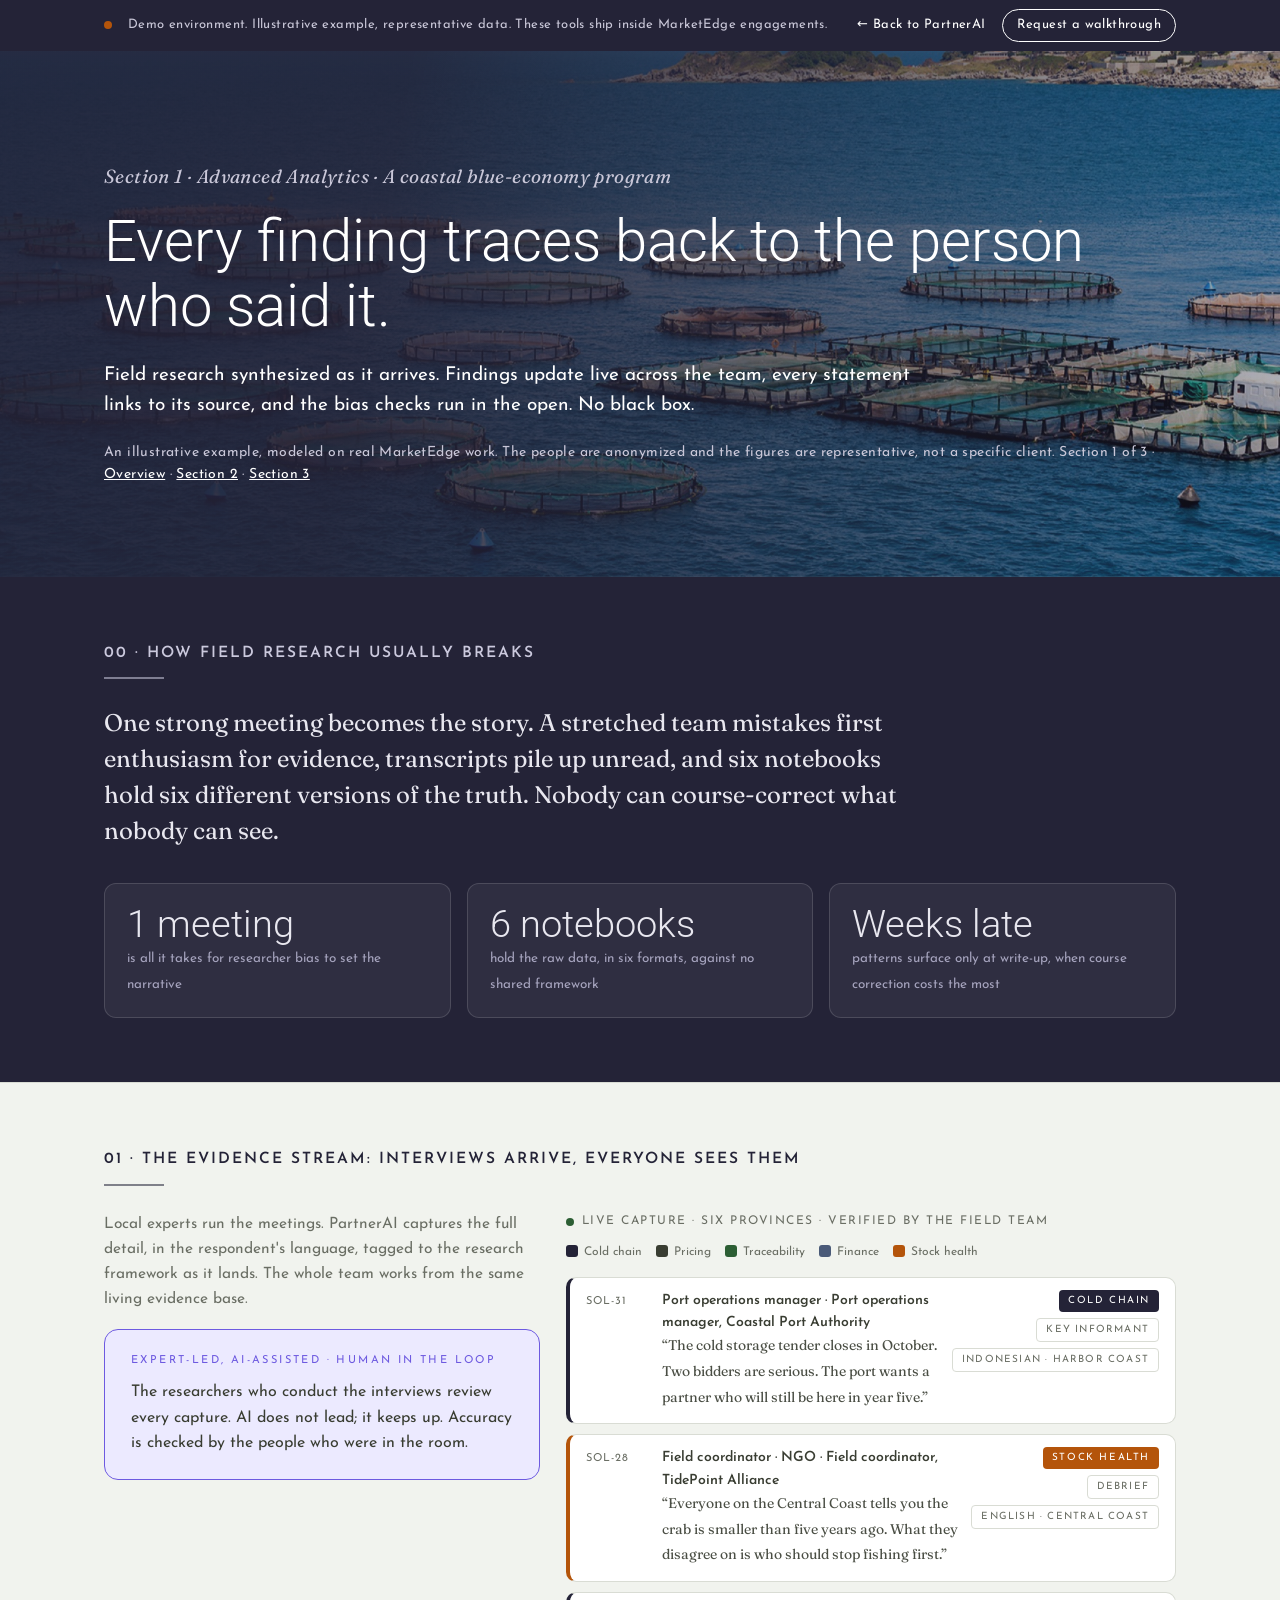
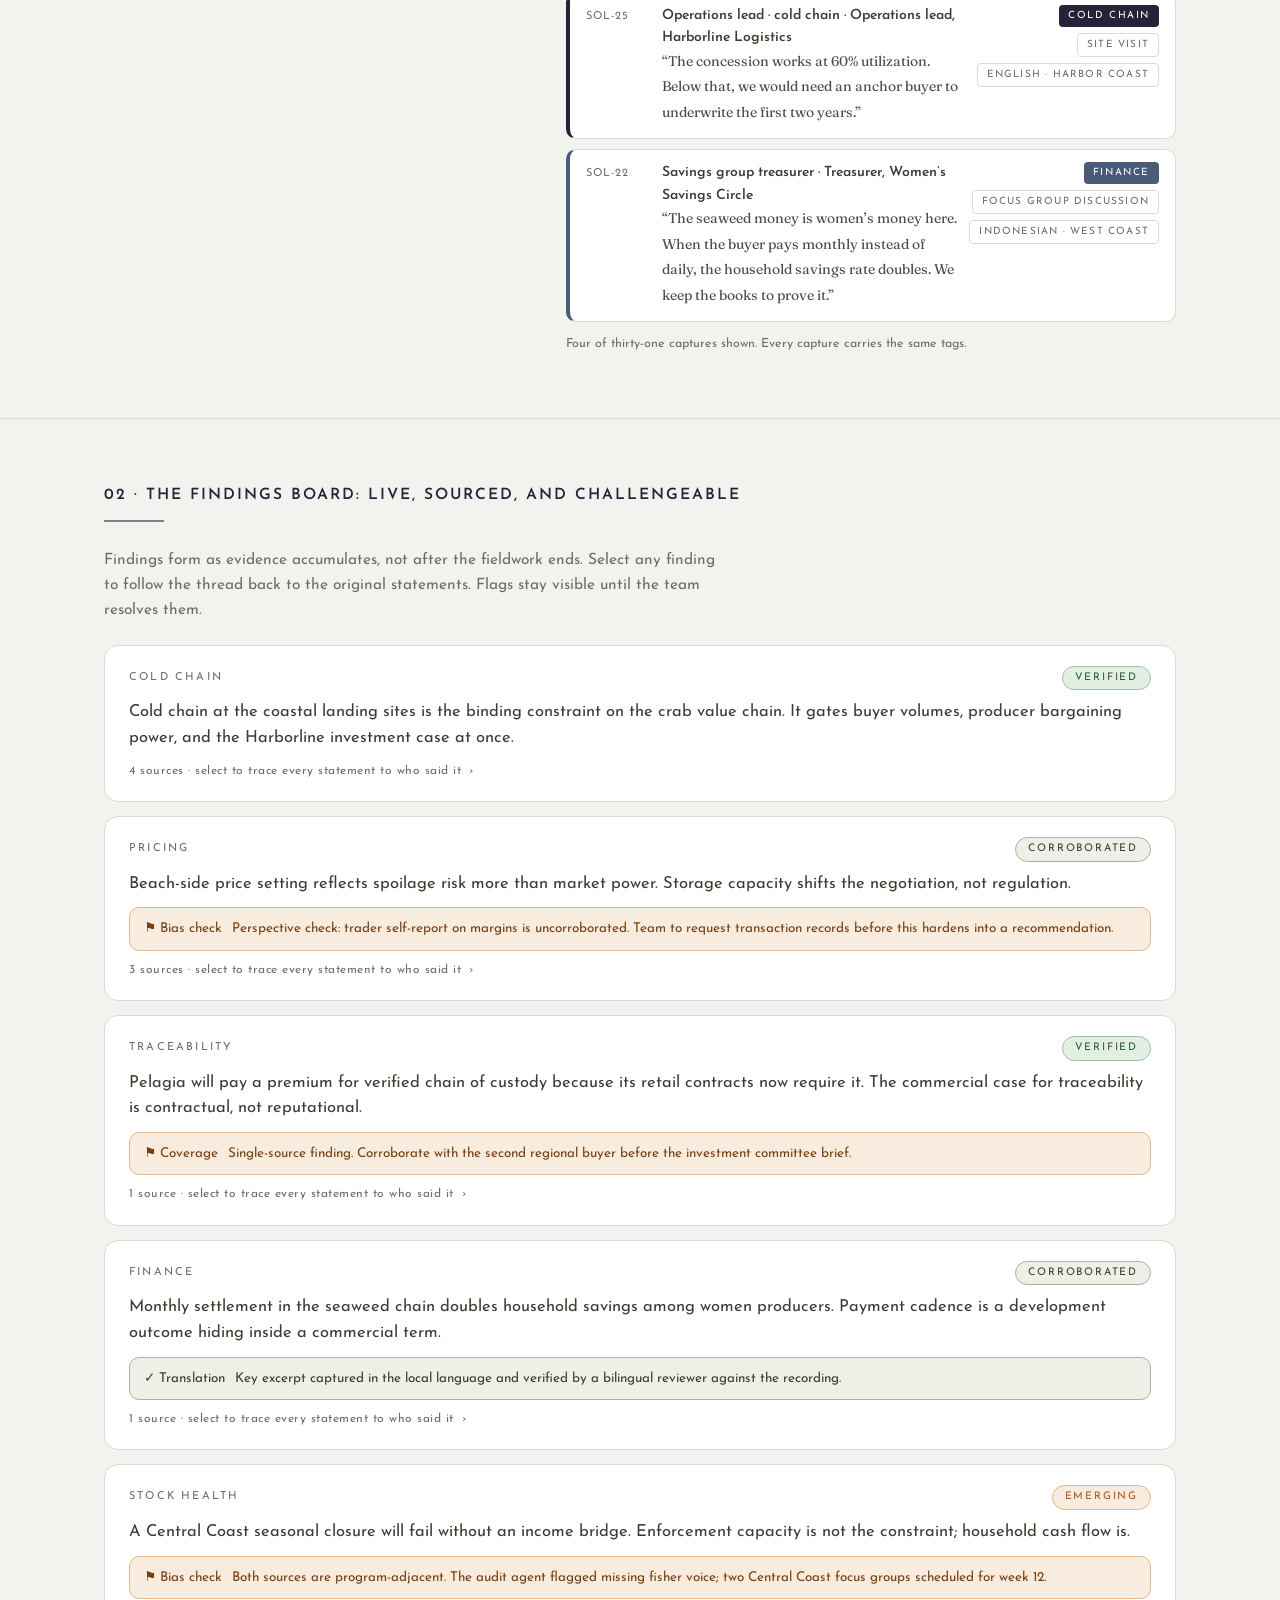
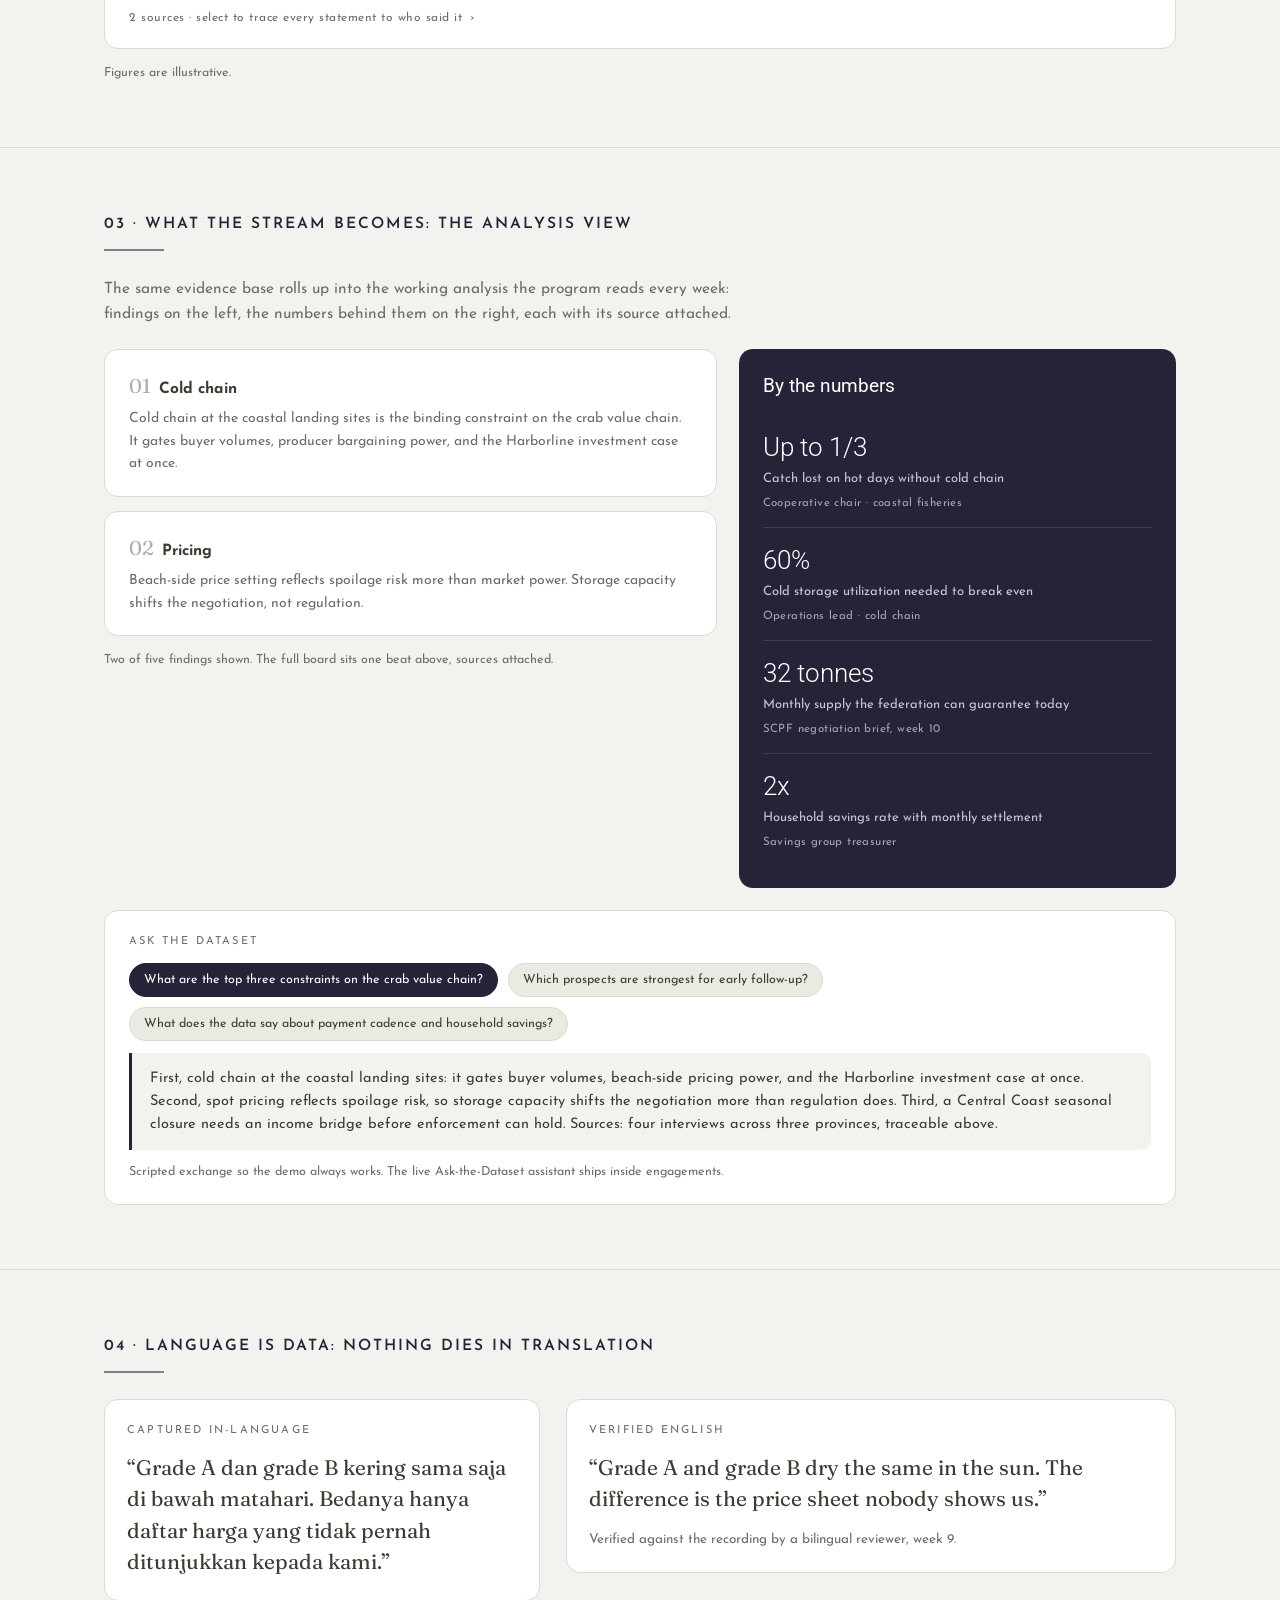
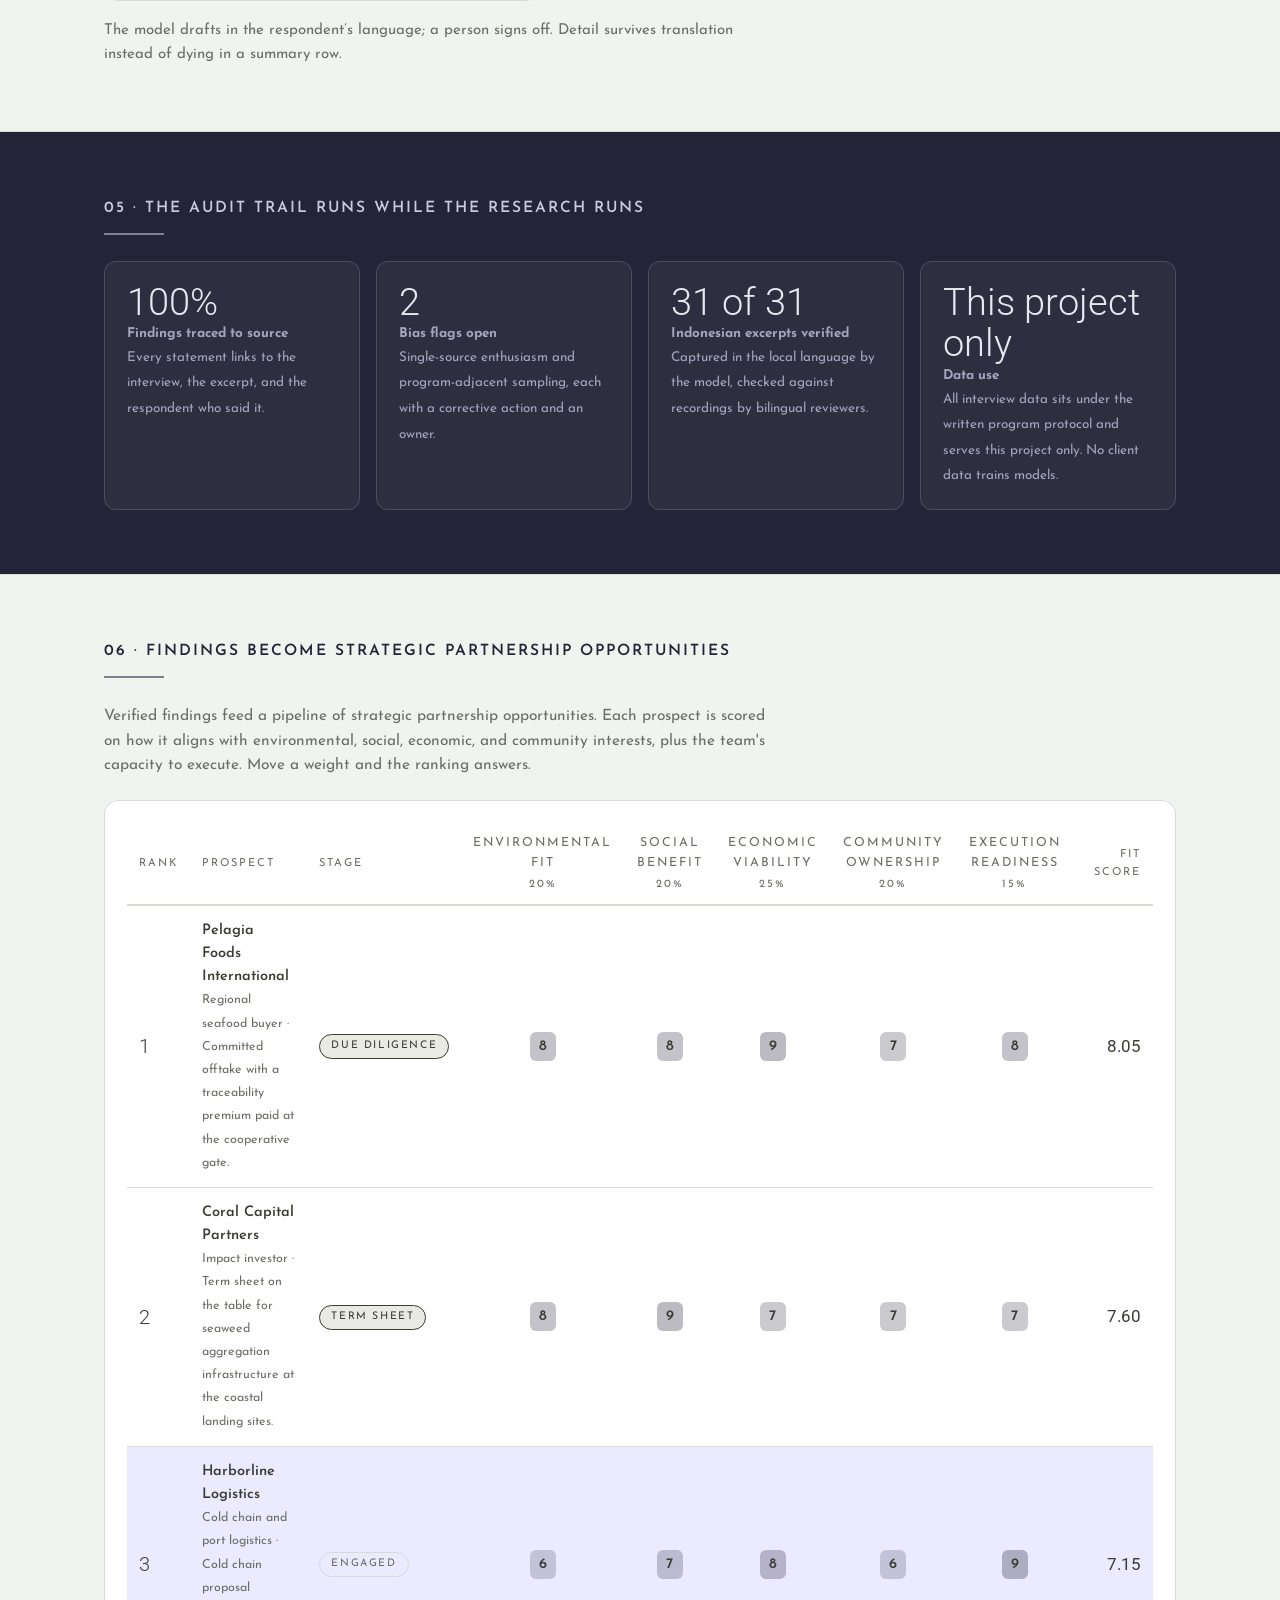
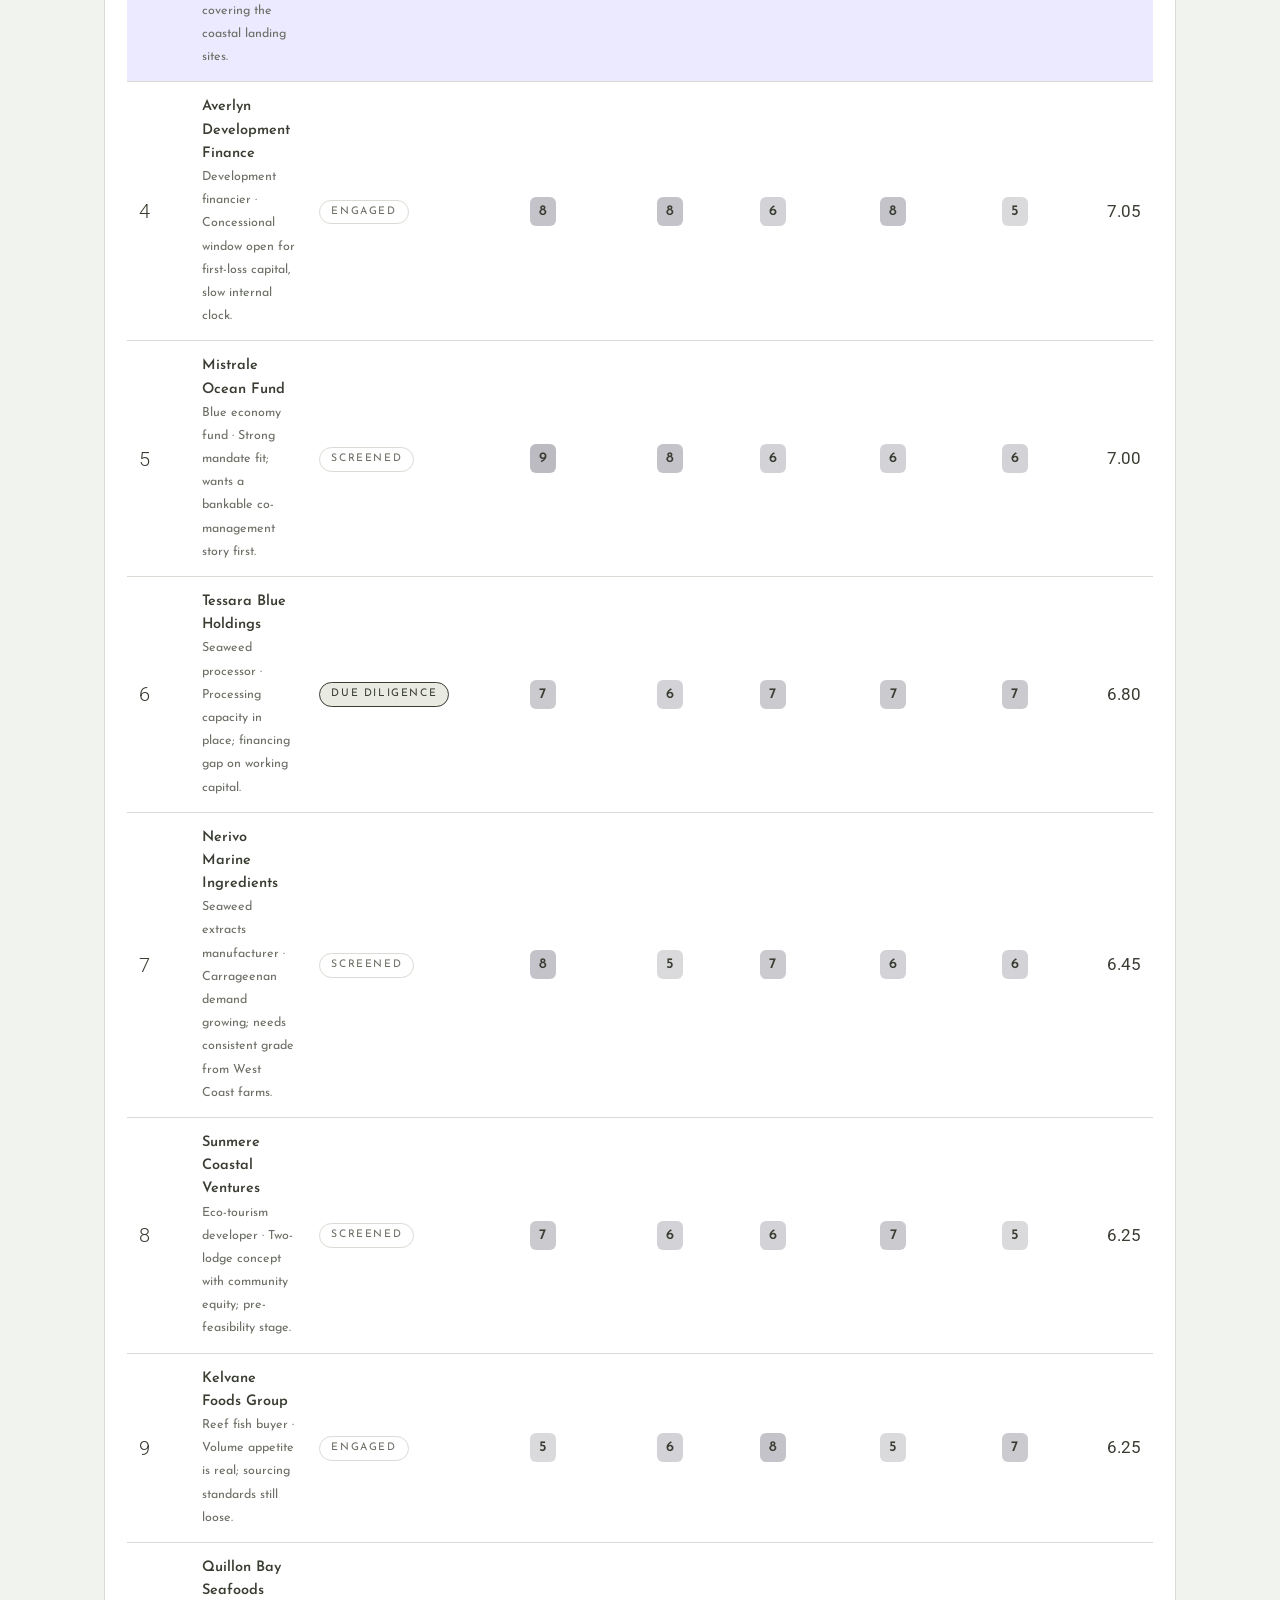
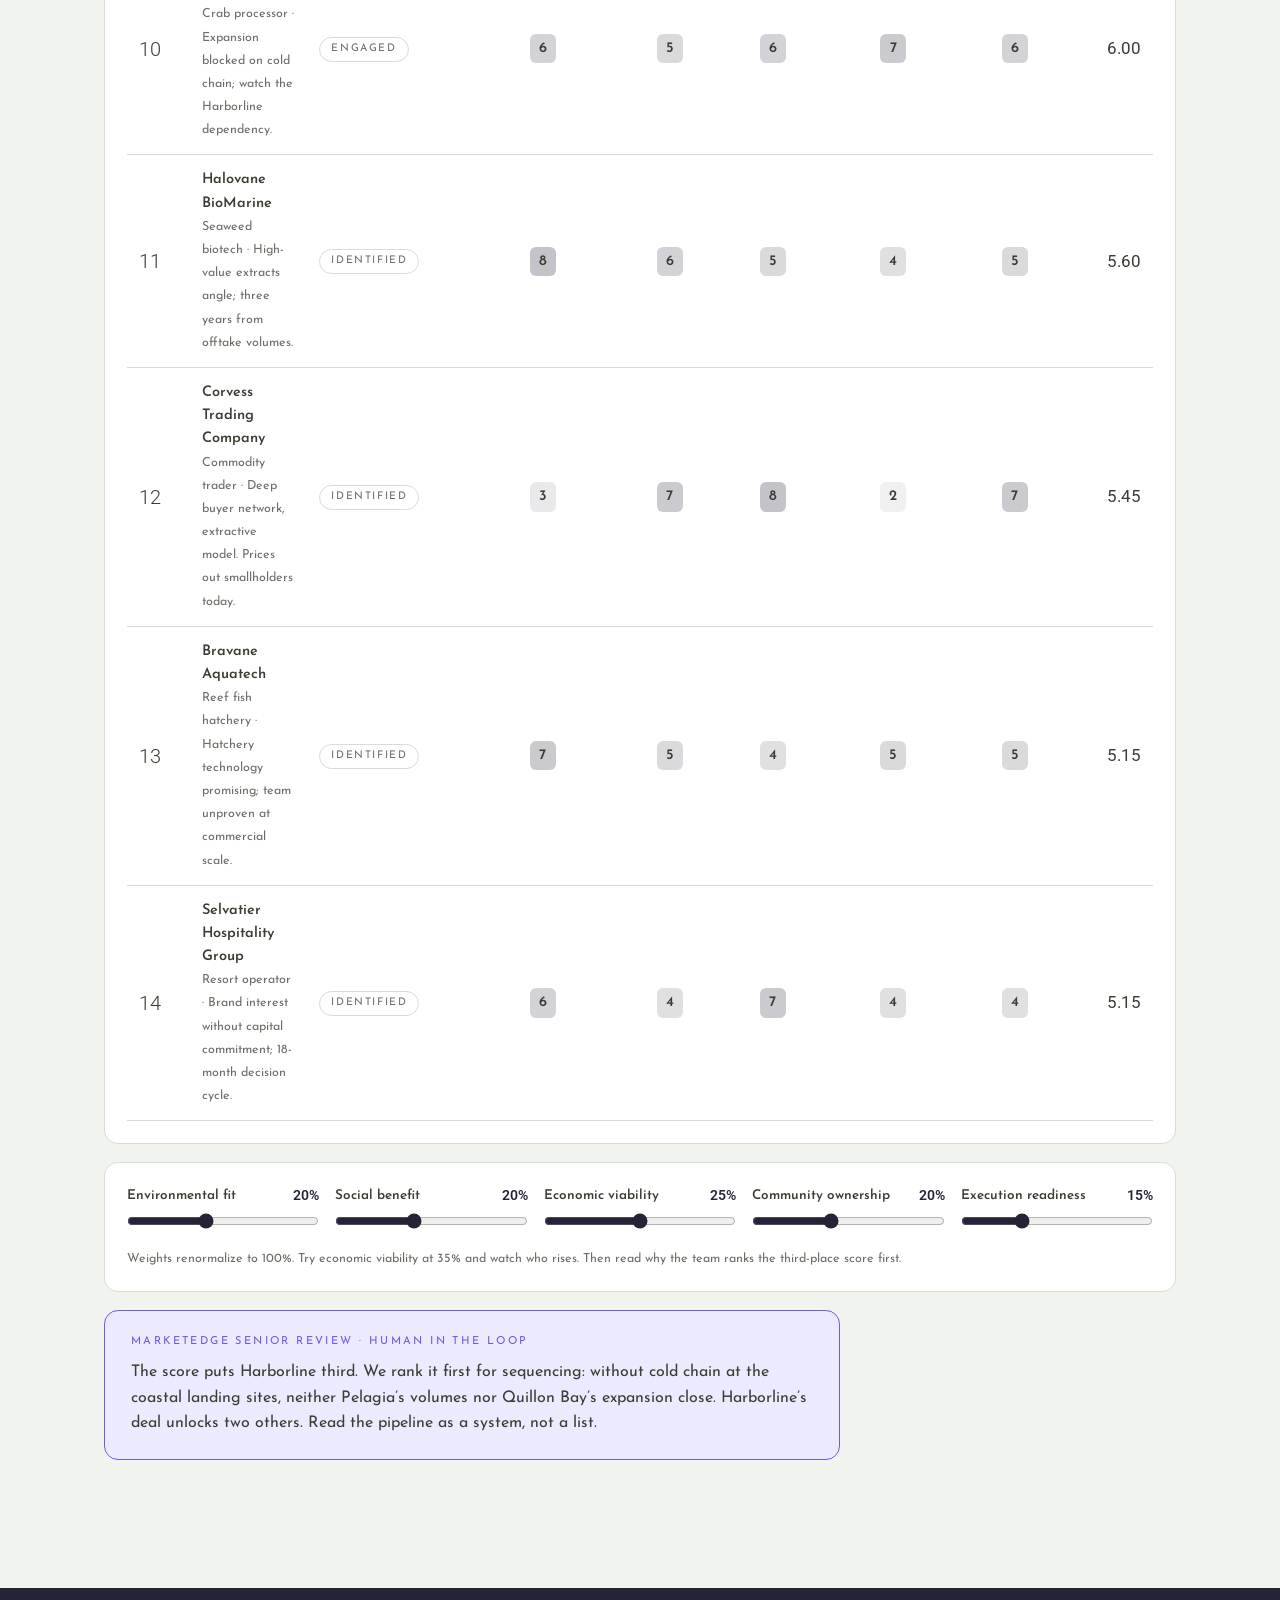
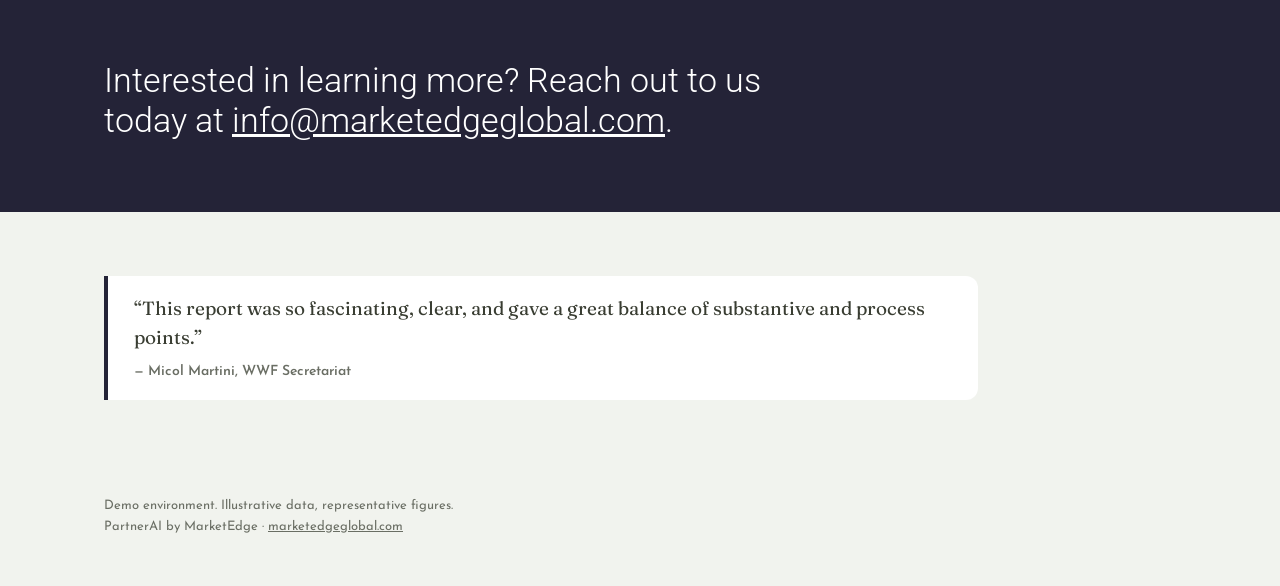
==== commit 7afd4524: "Analytics pipeline: show the five alignment criteria as scored columns with live weights; fix stale " ====
--- a/solmara/analytics/index.html
+++ b/solmara/analytics/index.html
@@ -109,14 +109,14 @@
     <div class="panel" style="overflow-x:auto;margin-bottom:18px">
       <table class="pipeline" aria-live="polite">
         <thead>
-          <tr><th>Rank</th><th>Prospect</th><th>Stage</th><th>Sectors</th><th style="text-align:right">Fit score</th></tr>
+          <tr id="pipe-head"></tr>
         </thead>
         <tbody id="pipeline-body"></tbody>
       </table>
     </div>
     <div class="panel" style="margin-bottom:18px">
       <div class="weights" id="weights"></div>
-      <div class="weights-note">Weights renormalize to 100%. Try market access at 35% and watch who rises. Then read why the team ranks the third-place score first.</div>
+      <div class="weights-note">Weights renormalize to 100%. Try economic viability at 35% and watch who rises. Then read why the team ranks the third-place score first.</div>
     </div>
     <div class="violet-card reveal">
       <div class="who">MarketEdge senior review · Human in the loop</div>
@@ -160,7 +160,9 @@
       return score(b, cw.w, cw.total) - score(a, cw.w, cw.total);
     });
     state.criteria.forEach(function (c) {
-      document.getElementById('o-' + c.key).textContent = Math.round((cw.w[c.key] / cw.total) * 100) + '%';
+      var pct = Math.round((cw.w[c.key] / cw.total) * 100) + '%';
+      var o = document.getElementById('o-' + c.key); if (o) o.textContent = pct;
+      var col = document.getElementById('col-' + c.key); if (col) col.textContent = pct;
     });
     var tbody = document.getElementById('pipeline-body');
     var prev = {};
@@ -169,11 +171,16 @@
     }
     tbody.innerHTML = ranked.map(function (inv, i) {
       var hot = inv.stage === 'Term sheet' || inv.stage === 'Due diligence';
+      var cells = state.criteria.map(function (c) {
+        var v = inv.scores[c.key];
+        var a = (Math.min(10, Math.max(0, v)) / 10 * 0.34).toFixed(2);
+        return '<td style="text-align:center"><span style="display:inline-block;min-width:26px;padding:3px 7px;border-radius:6px;font-weight:600;color:var(--ink);background:rgba(36,35,55,' + a + ')">' + v + '</span></td>';
+      }).join('');
       return '<tr data-id="' + inv.id + '"' + (inv.name === state.review.target ? ' class="reviewed"' : '') + '>' +
         '<td class="rank">' + (i + 1) + '</td>' +
         '<td class="name"><b>' + inv.name + '</b><span>' + inv.type + ' · ' + inv.note + '</span></td>' +
         '<td><span class="stage-pill' + (hot ? ' hot' : '') + '">' + inv.stage + '</span></td>' +
-        '<td style="font-size:13px;color:var(--olive)">' + inv.sectors.join(', ') + '</td>' +
+        cells +
         '<td class="score">' + score(inv, cw.w, cw.total).toFixed(2) + '</td></tr>';
     }).join('');
     if (!first && !reduced) {
@@ -282,6 +289,13 @@
     state.criteria = data.analytics.criteria;
     state.investors = data.analytics.investors;
     state.review = data.analytics.seniorReview;
+    document.getElementById('pipe-head').innerHTML =
+      '<th>Rank</th><th>Prospect</th><th>Stage</th>' +
+      state.criteria.map(function (c) {
+        return '<th style="text-align:center;font-size:12.5px;min-width:66px">' + c.label +
+          '<span style="display:block;font-weight:400;font-size:11px;color:var(--olive);margin-top:3px" id="col-' + c.key + '">' + c.weight + '%</span></th>';
+      }).join('') +
+      '<th style="text-align:right">Fit score</th>';
     document.getElementById('weights').innerHTML = state.criteria.map(function (c) {
       return '<div class="weight">' +
         '<label for="w-' + c.key + '">' + c.label + ' <output id="o-' + c.key + '">' + c.weight + '%</output></label>' +
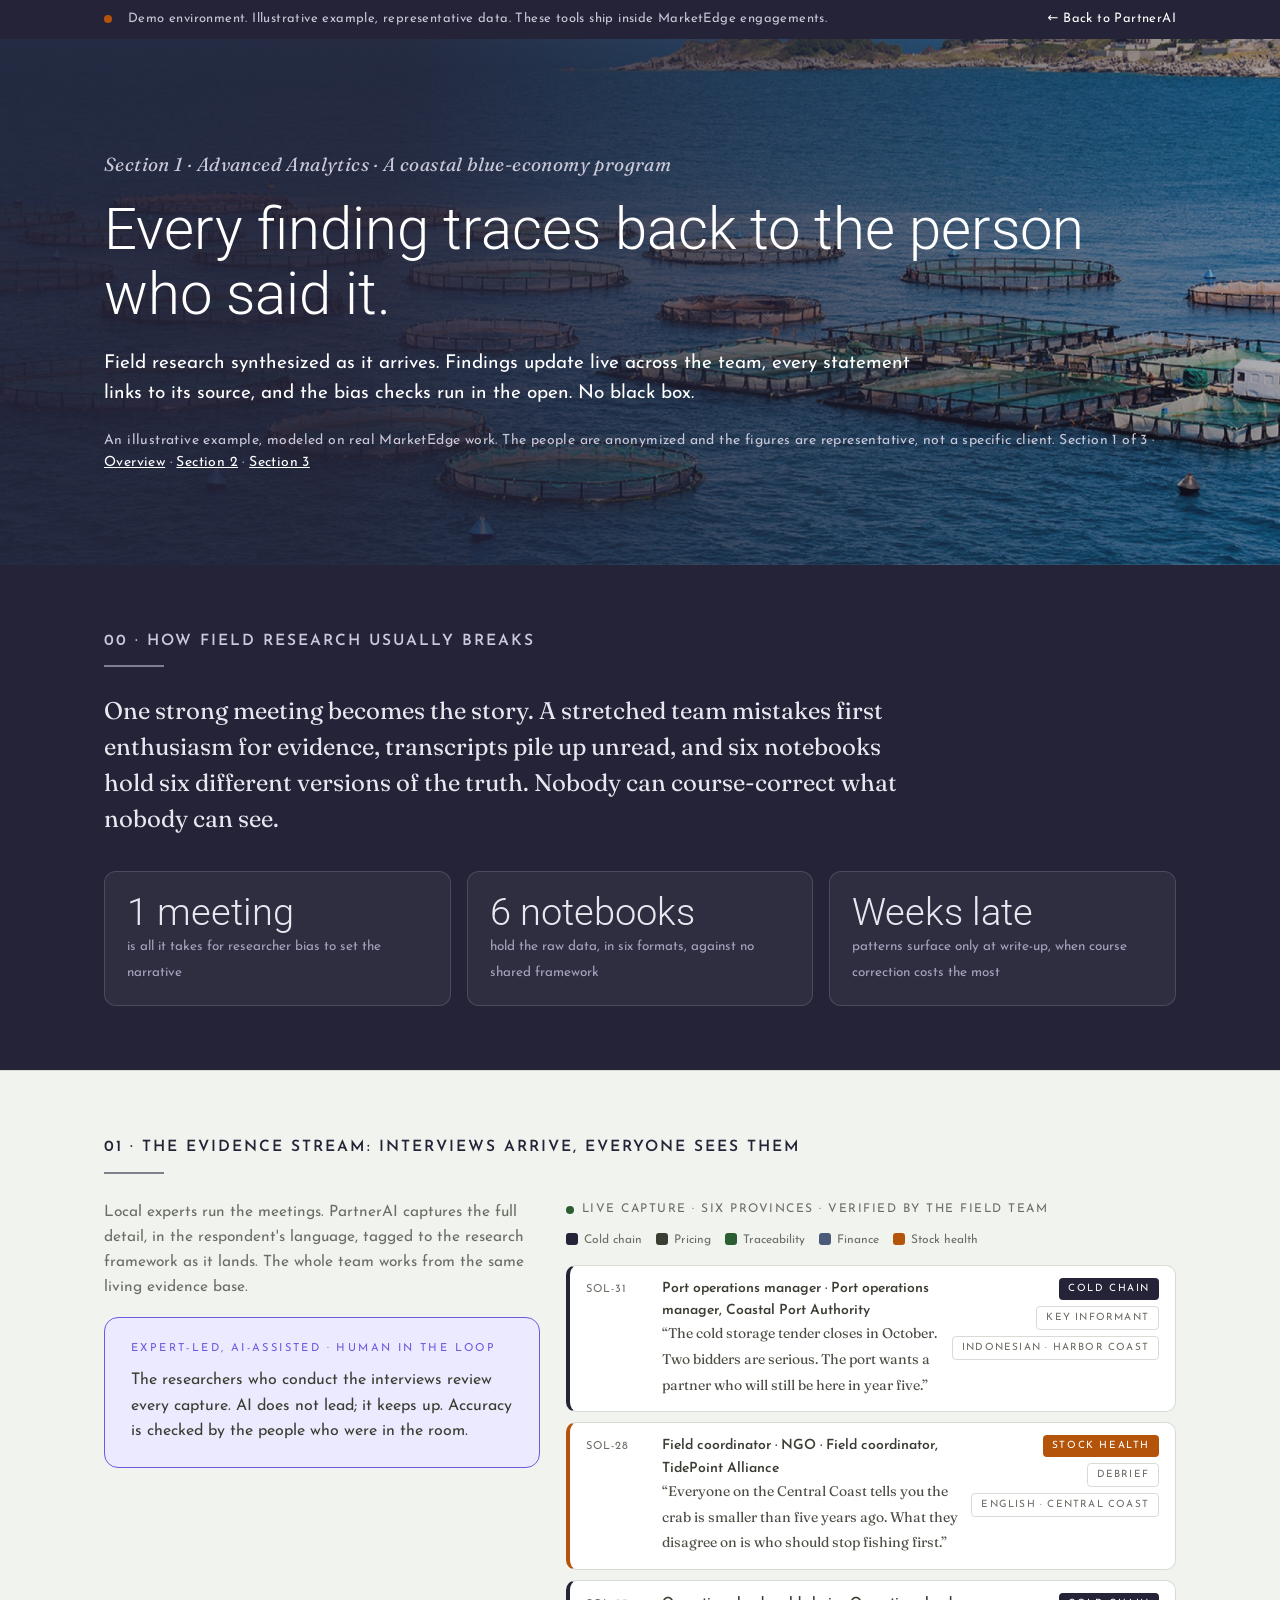
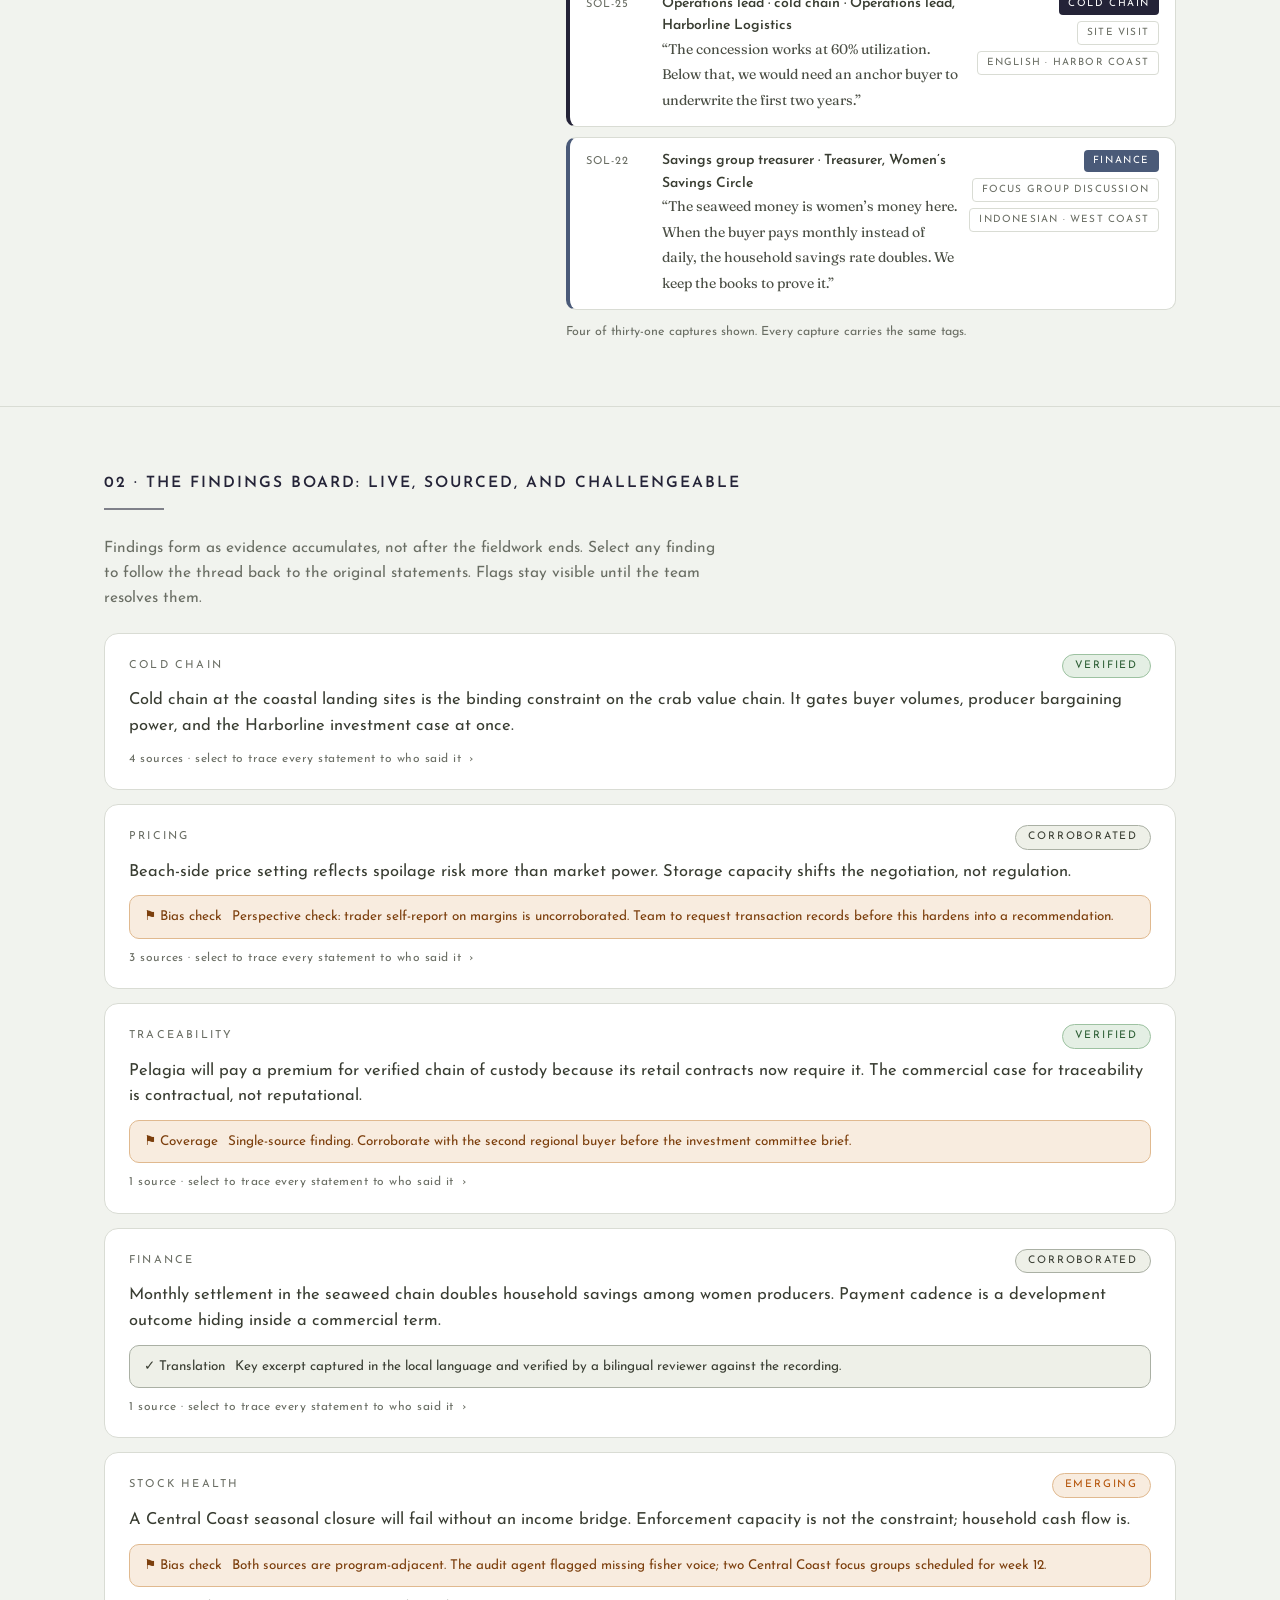
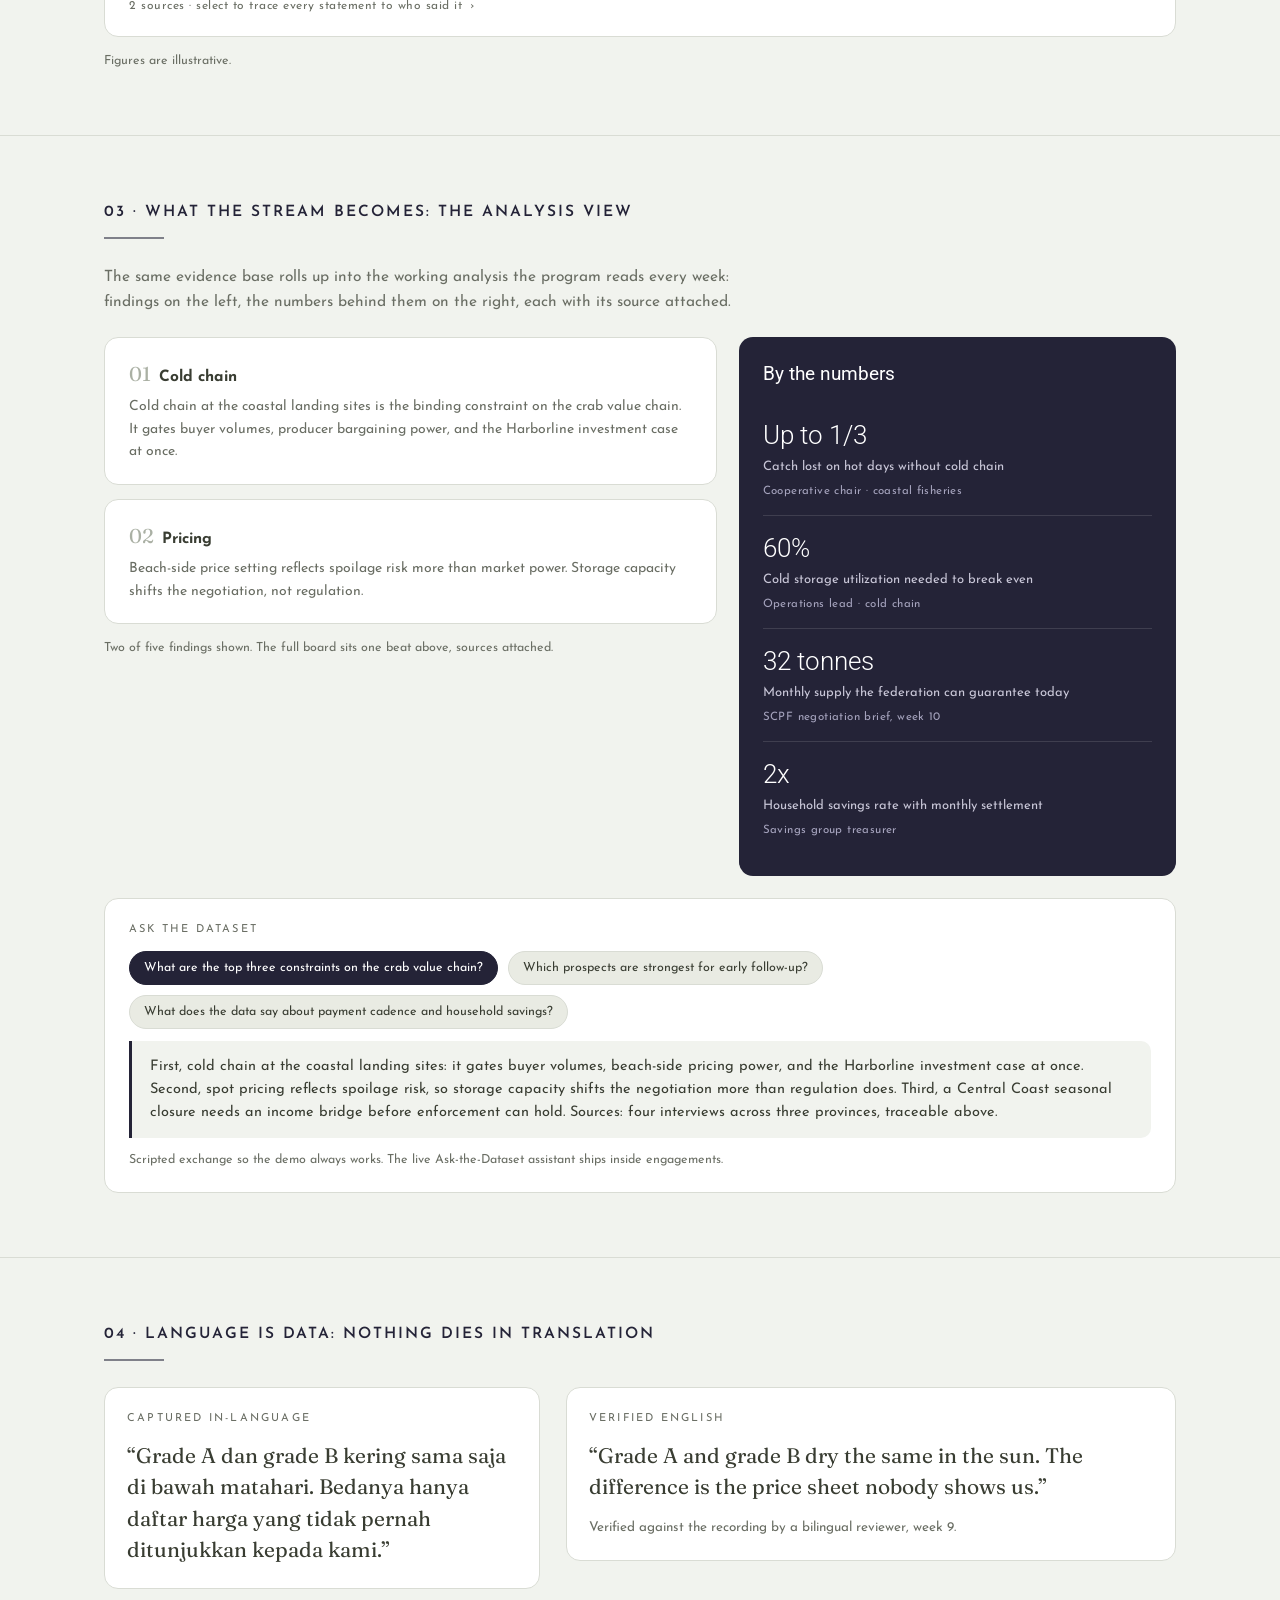
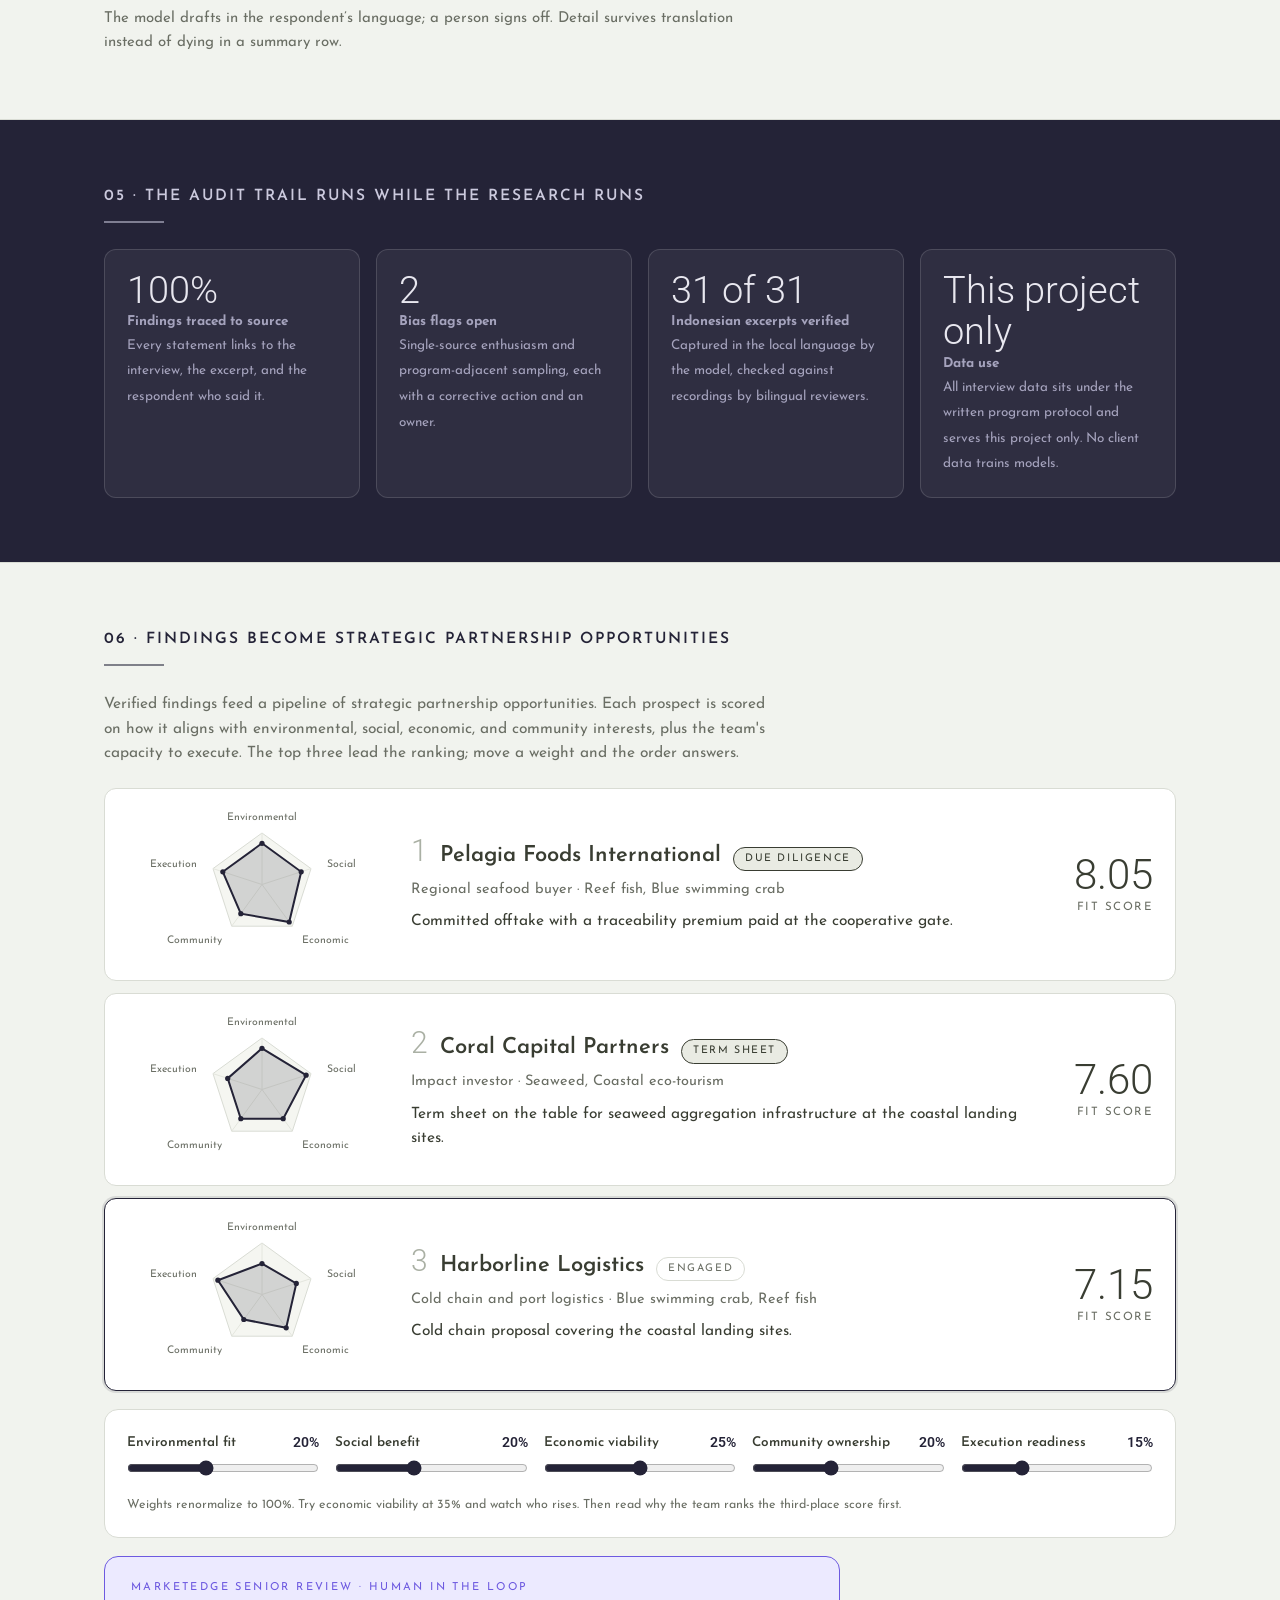
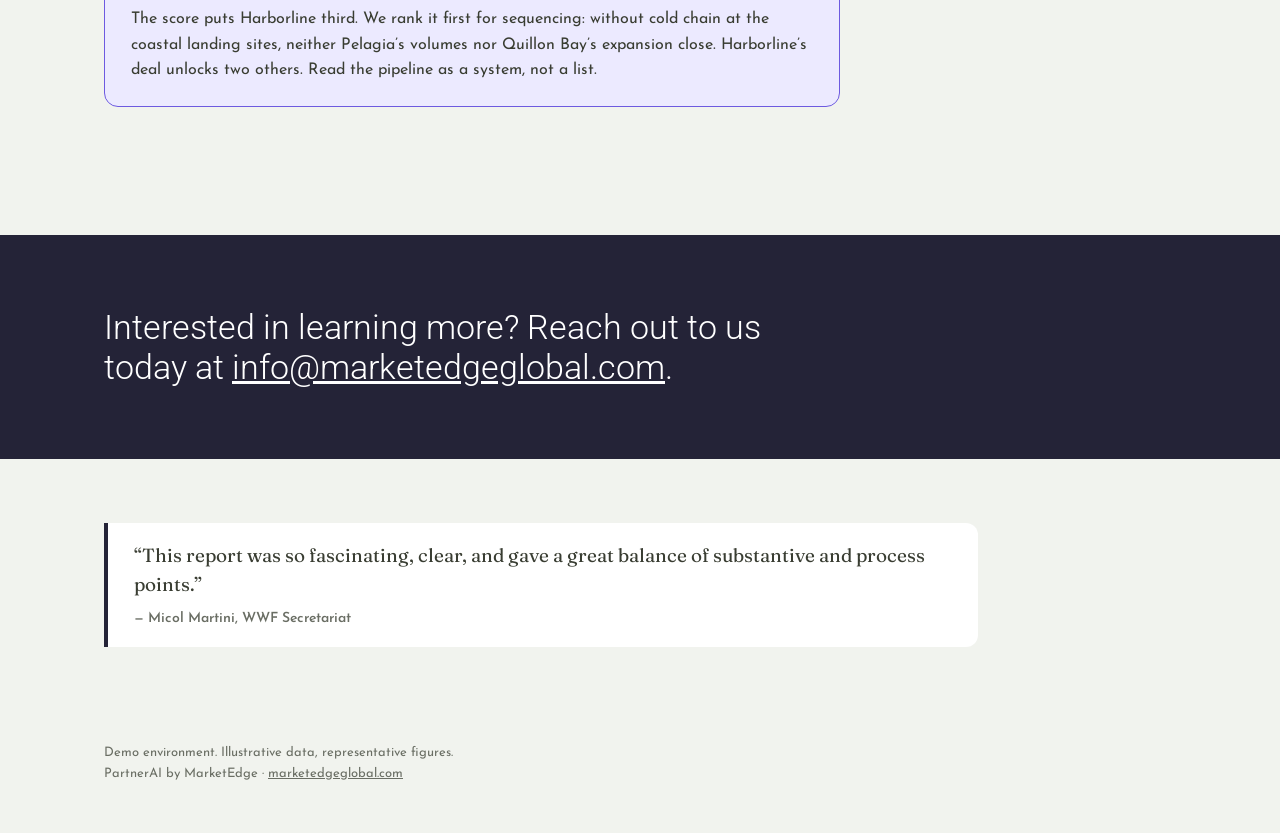
==== commit eacbd9a4: "Analytics pipeline: tighten to top-3 radar cards with wider prospect box; SVG spider chart per prosp" ====
--- a/solmara/analytics/index.html
+++ b/solmara/analytics/index.html
@@ -105,15 +105,15 @@
 <section class="beat">
   <div class="wrap">
     <div class="beat-label">06 · Findings become strategic partnership opportunities</div>
-    <p style="font-size:15.5px;color:var(--olive);max-width:44em;margin-bottom:22px">Verified findings feed a pipeline of strategic partnership opportunities. Each prospect is scored on how it aligns with environmental, social, economic, and community interests, plus the team's capacity to execute. Move a weight and the ranking answers.</p>
-    <div class="panel" style="overflow-x:auto;margin-bottom:18px">
-      <table class="pipeline" aria-live="polite">
-        <thead>
-          <tr id="pipe-head"></tr>
-        </thead>
-        <tbody id="pipeline-body"></tbody>
-      </table>
-    </div>
+    <p style="font-size:15.5px;color:var(--olive);max-width:44em;margin-bottom:22px">Verified findings feed a pipeline of strategic partnership opportunities. Each prospect is scored on how it aligns with environmental, social, economic, and community interests, plus the team's capacity to execute. The top three lead the ranking; move a weight and the order answers.</p>
+    <style>
+      .prospect-row{display:flex;align-items:center;gap:24px;background:var(--card);border:1px solid var(--line);border-radius:12px;padding:14px 22px;margin-bottom:12px}
+      .prospect-row.reviewed{border-color:var(--indigo);box-shadow:0 0 0 2px rgba(36,35,55,.12)}
+      .prospect-row .pr-info{flex:1;min-width:0}
+      .prospect-row .pr-fit{flex:none;text-align:right}
+      @media (max-width:720px){ .prospect-row{flex-direction:column;align-items:flex-start;gap:12px} .prospect-row svg{margin:6px auto !important} .prospect-row .pr-fit{text-align:left} }
+    </style>
+    <div id="pipeline-body" aria-live="polite" style="margin-bottom:18px"></div>
     <div class="panel" style="margin-bottom:18px">
       <div class="weights" id="weights"></div>
       <div class="weights-note">Weights renormalize to 100%. Try economic viability at 35% and watch who rises. Then read why the team ranks the third-place score first.</div>
@@ -154,7 +154,24 @@
     });
     return { w: w, total: total || 1 };
   }
-  function renderPipeline(first) {
+  function radar(scores, criteria, W) {
+    var H = Math.round(W * 0.86), cx = W / 2, cy = H / 2, R = Math.min(cx, cy) - 30, n = criteria.length, MAX = 10;
+    function pt(val, i) { var a = -Math.PI / 2 + i * 2 * Math.PI / n; var r = R * Math.min(val, MAX) / MAX; return [cx + r * Math.cos(a), cy + r * Math.sin(a)]; }
+    var rings = [0.5, 1].map(function (f) {
+      var p = criteria.map(function (c, i) { return pt(MAX * f, i).map(function (z) { return z.toFixed(1); }).join(','); }).join(' ');
+      return '<polygon points="' + p + '" fill="' + (f === 1 ? '#f5f6f1' : 'none') + '" stroke="#d9dcd4" stroke-width="1"/>';
+    }).join('');
+    var axes = criteria.map(function (c, i) { var e = pt(MAX, i); return '<line x1="' + cx + '" y1="' + cy + '" x2="' + e[0].toFixed(1) + '" y2="' + e[1].toFixed(1) + '" stroke="#e4e6de" stroke-width="1"/>'; }).join('');
+    var poly = criteria.map(function (c, i) { return pt(scores[c.key] || 0, i).map(function (z) { return z.toFixed(1); }).join(','); }).join(' ');
+    var dots = criteria.map(function (c, i) { var d = pt(scores[c.key] || 0, i); return '<circle cx="' + d[0].toFixed(1) + '" cy="' + d[1].toFixed(1) + '" r="2.6" fill="#242337"/>'; }).join('');
+    var labels = criteria.map(function (c, i) {
+      var l = pt(MAX, i), lx = cx + (l[0] - cx) * 1.32, ly = cy + (l[1] - cy) * 1.32;
+      var anchor = lx < cx - 4 ? 'end' : lx > cx + 4 ? 'start' : 'middle';
+      return '<text x="' + lx.toFixed(1) + '" y="' + (ly + 3).toFixed(1) + '" font-family="Josefin Sans,sans-serif" font-size="10.5" fill="#6a6e64" text-anchor="' + anchor + '">' + c.label.split(' ')[0] + '</text>';
+    }).join('');
+    return '<svg width="' + W + '" height="' + H + '" viewBox="0 0 ' + W + ' ' + H + '" style="display:block;flex:none;overflow:visible;margin:0 30px 0 40px" aria-hidden="true">' + rings + axes + '<polygon points="' + poly + '" fill="rgba(36,35,55,.17)" stroke="#242337" stroke-width="2"/>' + dots + labels + '</svg>';
+  }
+  function renderPipeline() {
     var cw = currentWeights();
     var ranked = state.investors.slice().sort(function (a, b) {
       return score(b, cw.w, cw.total) - score(a, cw.w, cw.total);
@@ -162,38 +179,26 @@
     state.criteria.forEach(function (c) {
       var pct = Math.round((cw.w[c.key] / cw.total) * 100) + '%';
       var o = document.getElementById('o-' + c.key); if (o) o.textContent = pct;
-      var col = document.getElementById('col-' + c.key); if (col) col.textContent = pct;
-    });
-    var tbody = document.getElementById('pipeline-body');
-    var prev = {};
-    if (!first && !reduced) {
-      Array.prototype.forEach.call(tbody.children, function (tr) { prev[tr.dataset.id] = tr.getBoundingClientRect().top; });
-    }
-    tbody.innerHTML = ranked.map(function (inv, i) {
+    });
+    document.getElementById('pipeline-body').innerHTML = ranked.slice(0, 3).map(function (inv, i) {
       var hot = inv.stage === 'Term sheet' || inv.stage === 'Due diligence';
-      var cells = state.criteria.map(function (c) {
-        var v = inv.scores[c.key];
-        var a = (Math.min(10, Math.max(0, v)) / 10 * 0.34).toFixed(2);
-        return '<td style="text-align:center"><span style="display:inline-block;min-width:26px;padding:3px 7px;border-radius:6px;font-weight:600;color:var(--ink);background:rgba(36,35,55,' + a + ')">' + v + '</span></td>';
-      }).join('');
-      return '<tr data-id="' + inv.id + '"' + (inv.name === state.review.target ? ' class="reviewed"' : '') + '>' +
-        '<td class="rank">' + (i + 1) + '</td>' +
-        '<td class="name"><b>' + inv.name + '</b><span>' + inv.type + ' · ' + inv.note + '</span></td>' +
-        '<td><span class="stage-pill' + (hot ? ' hot' : '') + '">' + inv.stage + '</span></td>' +
-        cells +
-        '<td class="score">' + score(inv, cw.w, cw.total).toFixed(2) + '</td></tr>';
-    }).join('');
-    if (!first && !reduced) {
-      Array.prototype.forEach.call(tbody.children, function (tr) {
-        var before = prev[tr.dataset.id];
-        if (before === undefined) return;
-        var delta = before - tr.getBoundingClientRect().top;
-        if (!delta) return;
-        tr.style.transition = 'none';
-        tr.style.transform = 'translateY(' + delta + 'px)';
-        requestAnimationFrame(function () { tr.style.transition = ''; tr.style.transform = ''; });
-      });
-    }
+      return '<div class="prospect-row' + (inv.name === state.review.target ? ' reviewed' : '') + '">' +
+        radar(inv.scores, state.criteria, 190) +
+        '<div class="pr-info">' +
+          '<div style="display:flex;align-items:baseline;gap:12px;flex-wrap:wrap">' +
+            '<span style="font-family:var(--display);font-weight:300;font-size:30px;color:var(--olive-soft);line-height:1">' + (i + 1) + '</span>' +
+            '<b style="font-size:22px;font-weight:600">' + inv.name + '</b>' +
+            '<span class="stage-pill' + (hot ? ' hot' : '') + '">' + inv.stage + '</span>' +
+          '</div>' +
+          '<div style="font-size:14.5px;color:var(--olive);margin-top:5px">' + inv.type + ' · ' + inv.sectors.join(', ') + '</div>' +
+          '<div style="font-size:15.5px;color:var(--ink);margin-top:8px">' + inv.note + '</div>' +
+        '</div>' +
+        '<div class="pr-fit">' +
+          '<div style="font-family:var(--display);font-weight:300;font-size:42px;color:var(--ink);line-height:1">' + score(inv, cw.w, cw.total).toFixed(2) + '</div>' +
+          '<div style="font-size:11.5px;letter-spacing:1.5px;text-transform:uppercase;color:var(--olive);margin-top:2px">Fit score</div>' +
+        '</div>' +
+      '</div>';
+    }).join('');
   }
 
   fetch('../data/solmara-data.json').then(function (r) { return r.json(); }).then(function (data) {
@@ -289,13 +294,6 @@
     state.criteria = data.analytics.criteria;
     state.investors = data.analytics.investors;
     state.review = data.analytics.seniorReview;
-    document.getElementById('pipe-head').innerHTML =
-      '<th>Rank</th><th>Prospect</th><th>Stage</th>' +
-      state.criteria.map(function (c) {
-        return '<th style="text-align:center;font-size:12.5px;min-width:66px">' + c.label +
-          '<span style="display:block;font-weight:400;font-size:11px;color:var(--olive);margin-top:3px" id="col-' + c.key + '">' + c.weight + '%</span></th>';
-      }).join('') +
-      '<th style="text-align:right">Fit score</th>';
     document.getElementById('weights').innerHTML = state.criteria.map(function (c) {
       return '<div class="weight">' +
         '<label for="w-' + c.key + '">' + c.label + ' <output id="o-' + c.key + '">' + c.weight + '%</output></label>' +
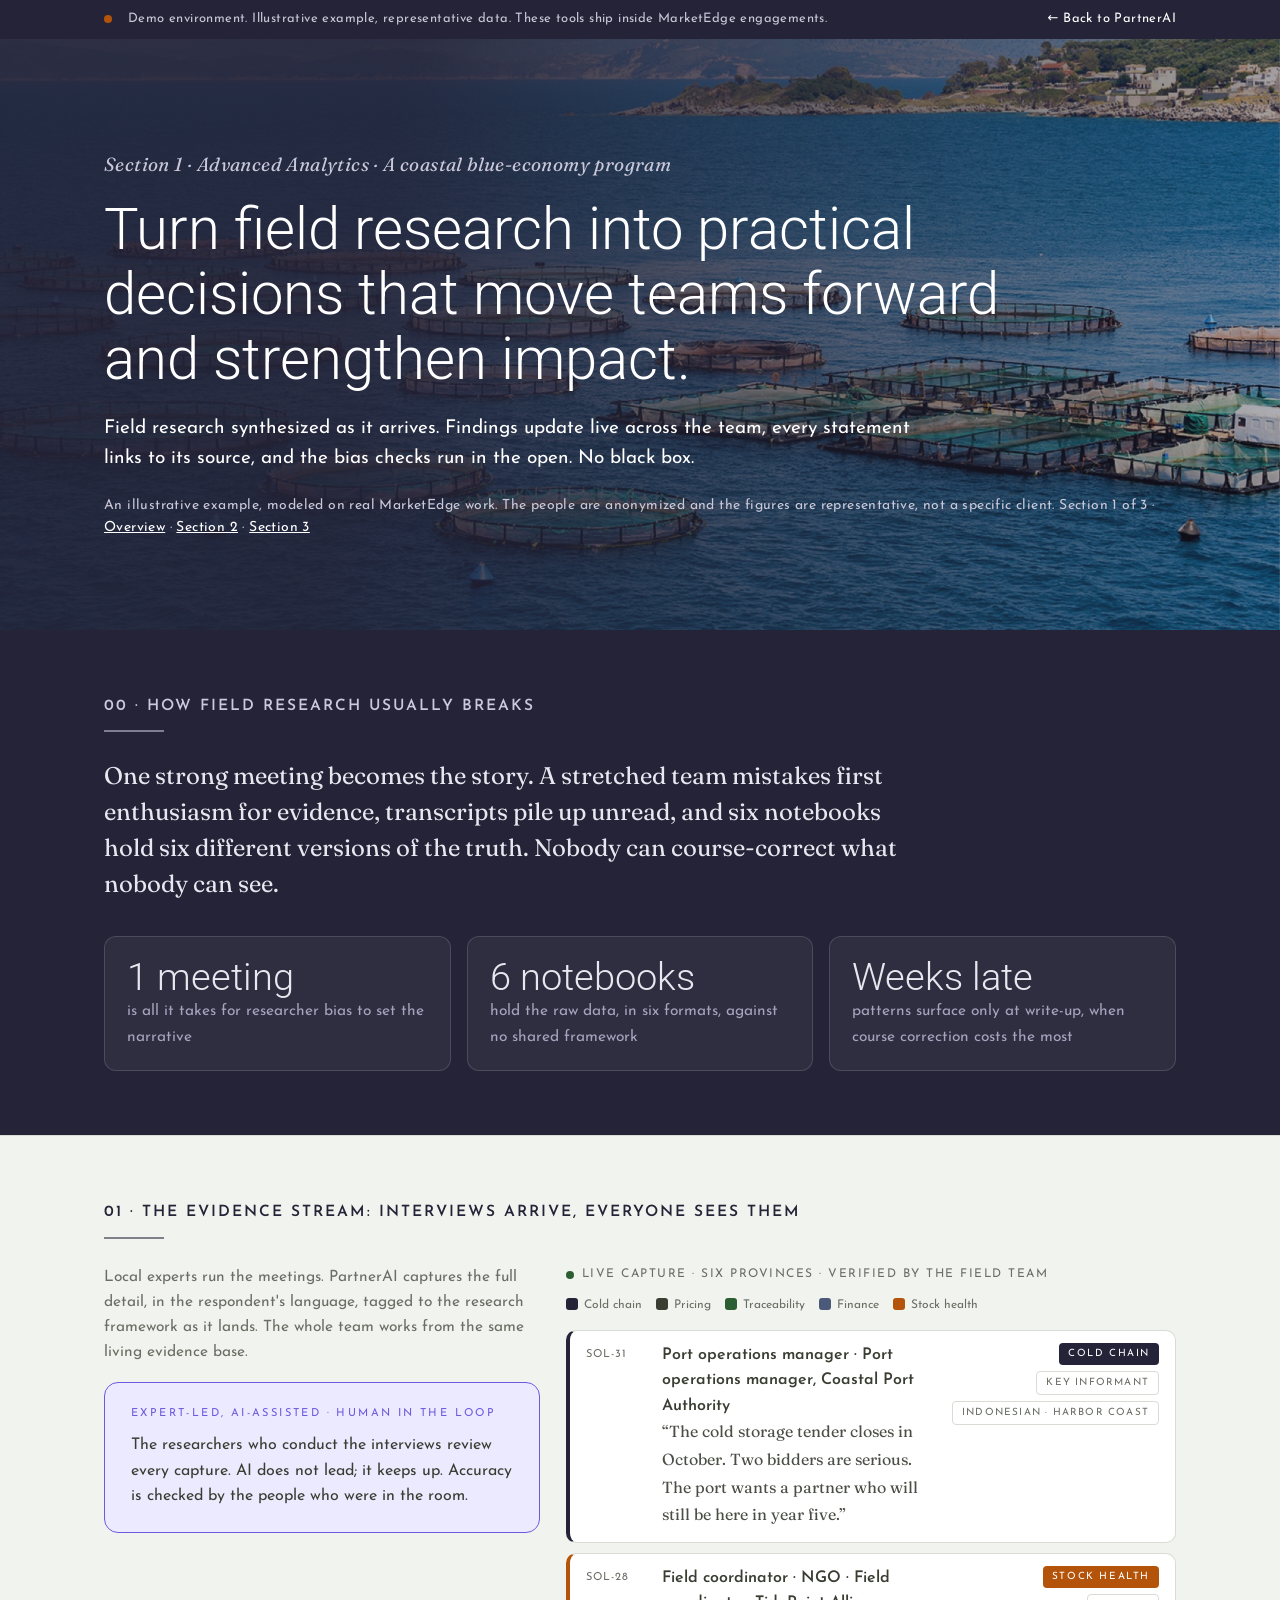
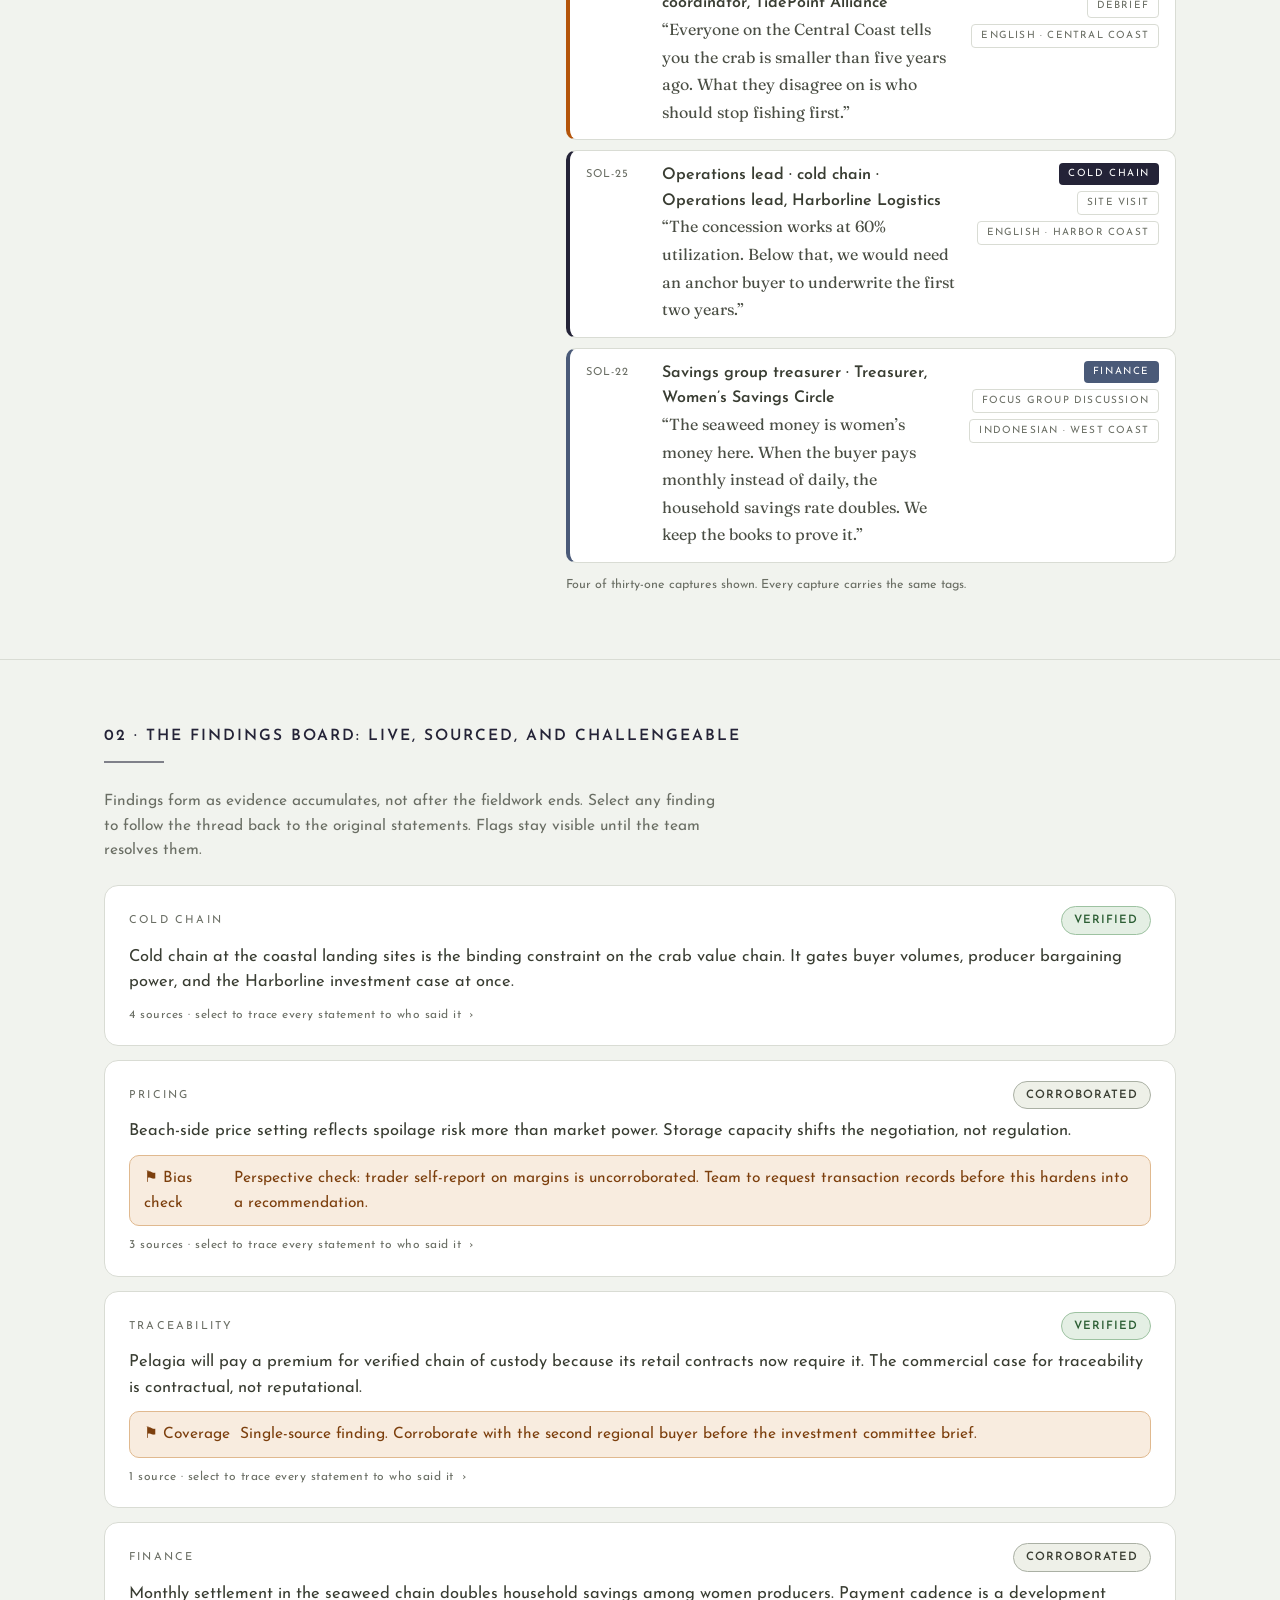
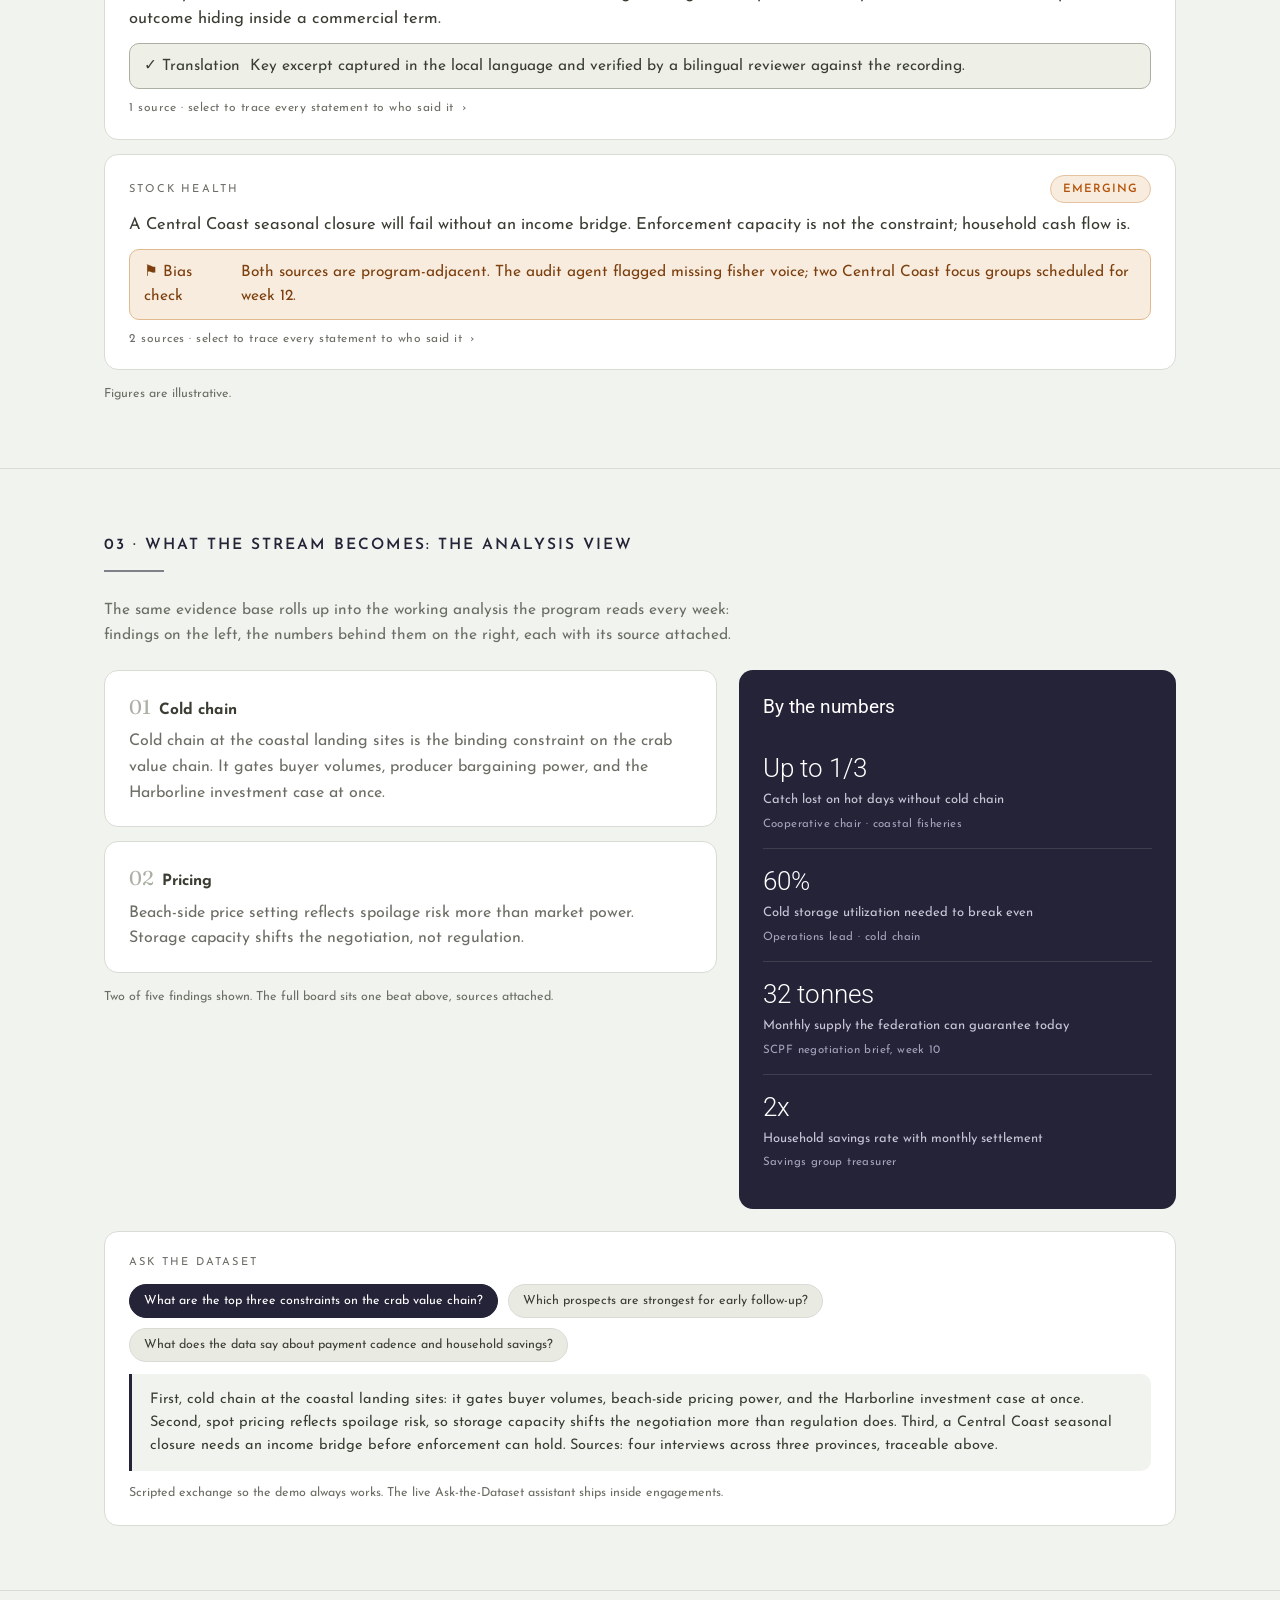
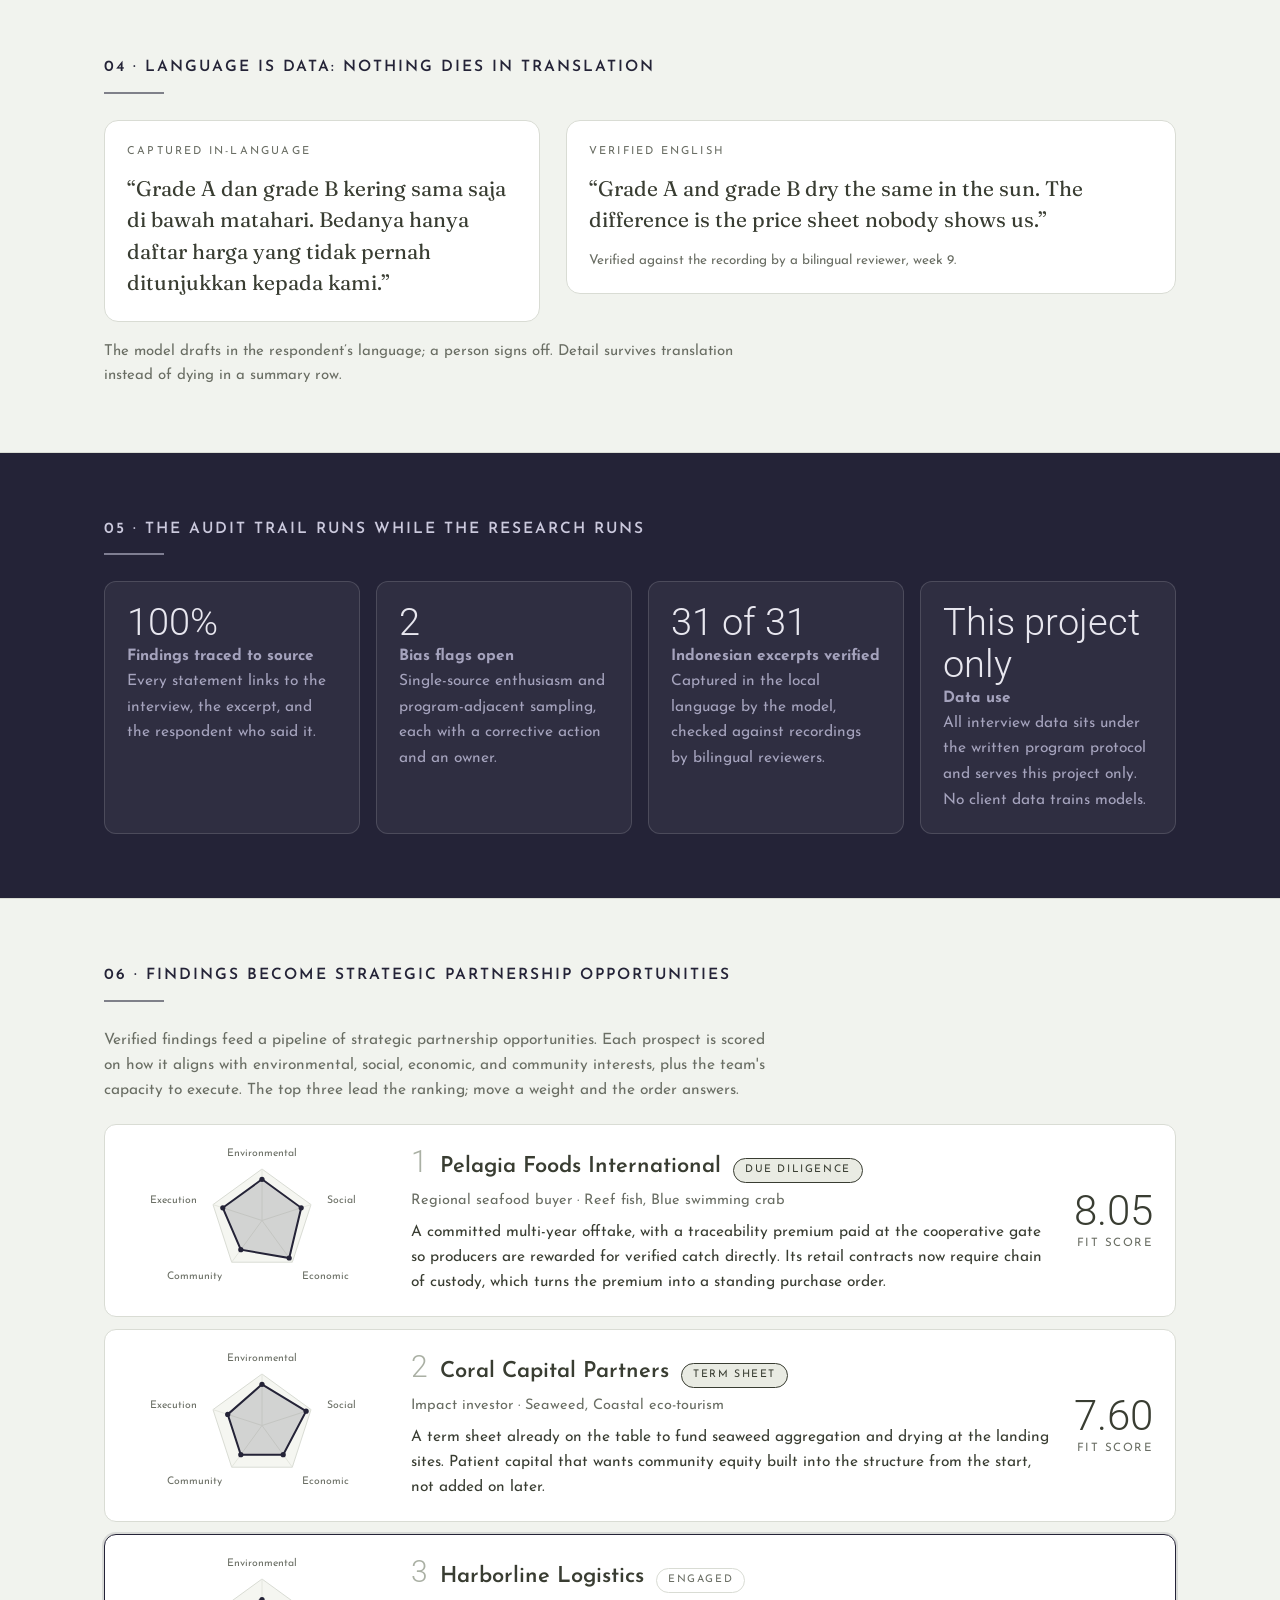
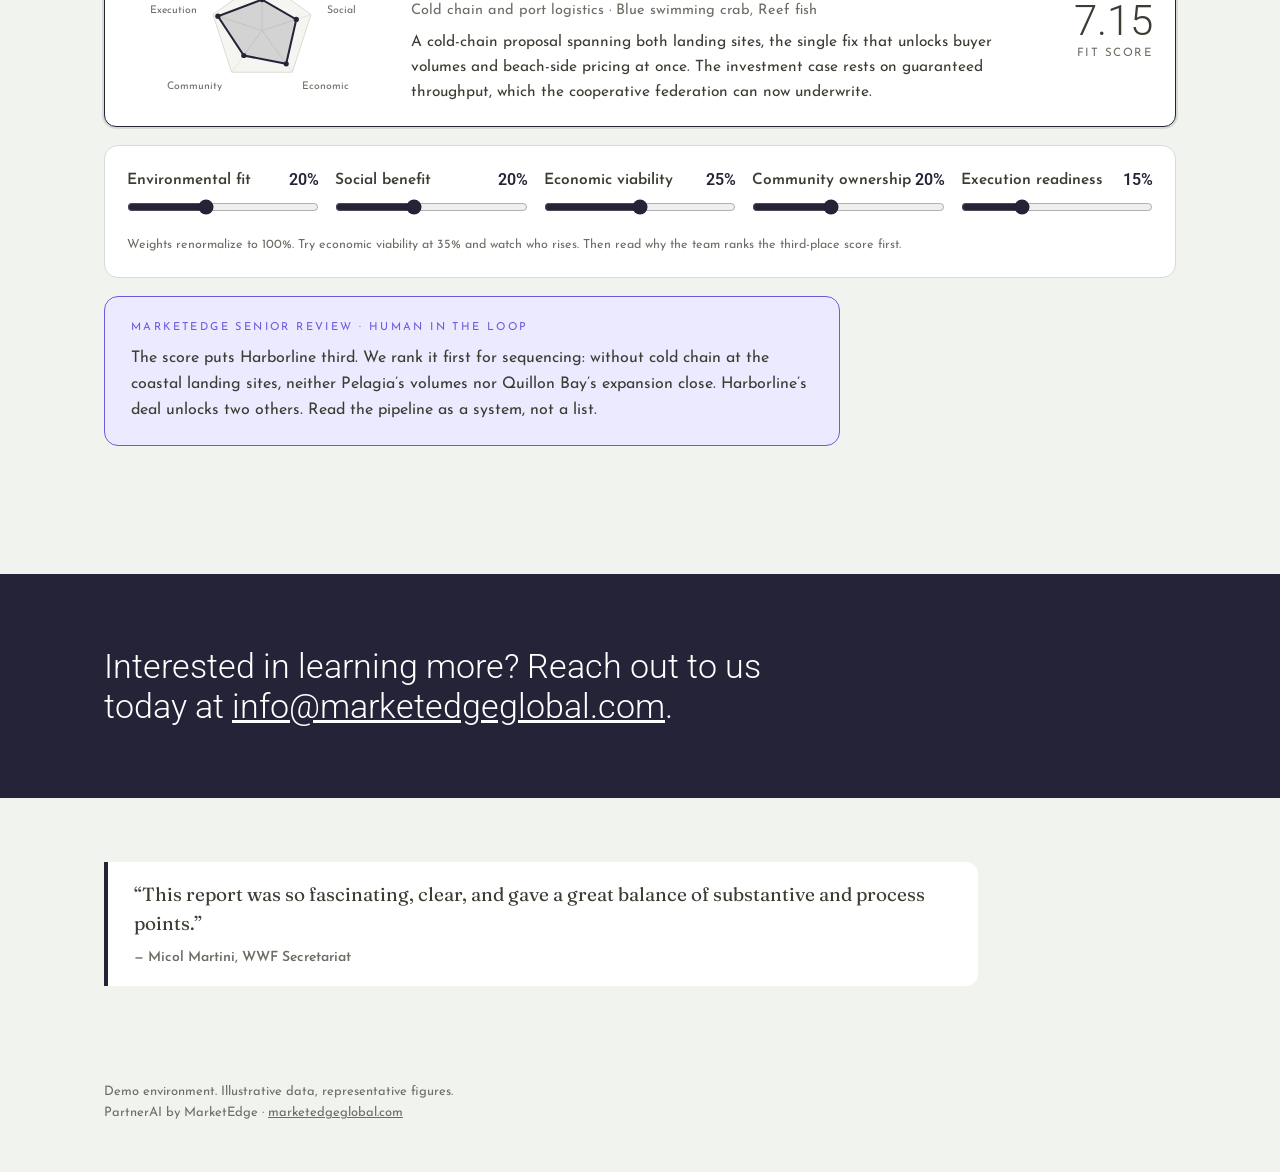
==== commit 9684d5ad: "Analytics heading reworded; leaders section refocused to Portfolio Review (overall score ring + by-o" ====
--- a/solmara/analytics/index.html
+++ b/solmara/analytics/index.html
@@ -17,7 +17,7 @@
   <div class="scrim"></div>
   <div class="wrap">
     <div class="eyebrow">Section 1 · Advanced Analytics · A coastal blue-economy program</div>
-    <h1>Every finding traces back to the person who said it.</h1>
+    <h1>Turn field research into practical decisions that move teams forward and strengthen impact.</h1>
     <p class="lede">Field research synthesized as it arrives. Findings update live across the team, every statement links to its source, and the bias checks run in the open. No black box.</p>
     <p class="posline">An illustrative example, modeled on real MarketEdge work. The people are anonymized and the figures are representative, not a specific client. Section 1 of 3 · <a href="../../">Overview</a> · <a href="../leaders/">Section 2</a> · <a href="../partnerships/">Section 3</a></p>
   </div>
--- a/shared/demo.css
+++ b/shared/demo.css
@@ -121,7 +121,7 @@
 .stat-tiles{display:grid;grid-template-columns:repeat(auto-fit,minmax(200px,1fr));gap:16px}
 .stat-tiles .tile{background:var(--card);border:1px solid var(--line);border-radius:12px;padding:20px 22px}
 .stat-tiles .tile b{font-family:var(--display);font-weight:300;font-size:38px;display:block;line-height:1.1}
-.stat-tiles .tile span{font-size:13.5px;color:var(--olive)}
+.stat-tiles .tile span{font-size:15.5px;color:var(--olive)}
 .dark .stat-tiles .tile{background:rgba(255,255,255,.05);border-color:rgba(255,255,255,.14)}
 .dark .stat-tiles .tile span{color:#a5a3bd}
 
@@ -178,7 +178,7 @@
 .trace .src .who{font-size:12px;color:var(--olive);margin-top:6px;letter-spacing:.4px}
 .flag{
   display:flex;gap:10px;background:var(--amber-soft);border:1px solid #e0b98f;border-radius:10px;
-  padding:10px 14px;font-size:13.5px;color:#7c3f0d;margin-top:10px;
+  padding:10px 14px;font-size:15.5px;color:#7c3f0d;margin-top:10px;
 }
 .flag.translation{background:#eef0e8;border-color:var(--olive-soft);color:var(--ink)}
 
@@ -190,8 +190,8 @@
 }
 .ev-row .key{font-size:11px;letter-spacing:1px;color:var(--olive);white-space:nowrap;padding-top:3px;width:64px}
 .ev-row .mid{flex:1;min-width:0}
-.ev-row .mid b{display:block;font-size:14px;font-weight:600}
-.ev-row .mid .quote{font-family:var(--serif);font-size:14px;color:#4a4e44;margin-top:4px}
+.ev-row .mid b{display:block;font-size:16px;font-weight:600}
+.ev-row .mid .quote{font-family:var(--serif);font-size:16px;color:#4a4e44;margin-top:4px}
 .ev-row .chips{display:flex;flex-direction:column;gap:6px;align-items:flex-end;flex:none}
 .chip-theme{
   display:inline-block;font-size:10px;letter-spacing:1.6px;text-transform:uppercase;
@@ -210,7 +210,7 @@
 .analysis .finding-sum{background:var(--card);border:1px solid var(--line);border-radius:14px;padding:20px 24px;margin-bottom:14px}
 .analysis .finding-sum .n{font-family:var(--serif);font-size:20px;color:var(--olive-soft);margin-right:8px}
 .analysis .finding-sum b{font-size:15.5px}
-.analysis .finding-sum p{font-size:14px;color:var(--olive);margin-top:6px}
+.analysis .finding-sum p{font-size:16px;color:var(--olive);margin-top:6px}
 .numbers-rail{background:var(--indigo);border-radius:14px;padding:22px 24px;color:#e8e7ef}
 .numbers-rail h3{font-family:var(--display);font-weight:400;font-size:19px;margin-bottom:14px;color:#fff}
 .numbers-rail .num{border-bottom:1px solid rgba(255,255,255,.12);padding:12px 0}
@@ -241,8 +241,8 @@
 .profile .conf .track i{position:absolute;left:0;top:0;bottom:0;background:var(--olive-soft);border-radius:4px}
 .profile .conf .track em{position:absolute;left:0;top:0;bottom:0;background:var(--indigo);border-radius:4px;font-style:normal}
 .profile .conf .lbl{font-size:12.5px;color:var(--olive);white-space:nowrap;font-family:var(--display)}
-.profile .headline{font-size:13.5px;font-weight:600;margin-top:8px}
-.profile .quote{font-family:var(--serif);font-size:13.5px;color:#4a4e44;margin-top:6px}
+.profile .headline{font-size:15.5px;font-weight:600;margin-top:8px}
+.profile .quote{font-family:var(--serif);font-size:15.5px;color:#4a4e44;margin-top:6px}
 
 /* ---------- theme growth bars ---------- */
 .theme-grow{max-width:46em}
@@ -262,7 +262,7 @@
   font-family:var(--display);font-size:15px;
 }
 .task b{display:block;font-size:16px;font-weight:600;color:#fff;margin-bottom:6px;padding-right:36px}
-.task p{font-size:13.5px;color:#c9c7d8}
+.task p{font-size:15.5px;color:#c9c7d8}
 .task .pills{display:flex;gap:8px;flex-wrap:wrap;margin-top:12px}
 .task .pill{
   font-size:11.5px;letter-spacing:.6px;color:#fff;background:rgba(109,90,224,.28);
@@ -277,7 +277,7 @@
 .ready .track i{display:block;height:100%;background:var(--indigo);border-radius:5px}
 .ready .track i.low{background:var(--amber)}
 .ready .score{font-family:var(--display);font-size:14px;color:var(--olive)}
-.ready p{font-size:13px;color:var(--olive);margin-top:8px}
+.ready p{font-size:15px;color:var(--olive);margin-top:8px}
 
 /* ---------- pipeline table (chapter 1 closing beat) ---------- */
 .pipeline{width:100%;border-collapse:collapse;font-size:14.5px}
@@ -305,7 +305,7 @@
 
 /* ---------- weight sliders ---------- */
 .weights{display:grid;grid-template-columns:repeat(auto-fit,minmax(180px,1fr));gap:16px}
-.weight label{display:flex;justify-content:space-between;font-size:13.5px;font-weight:600;margin-bottom:6px}
+.weight label{display:flex;justify-content:space-between;font-size:15.5px;font-weight:600;margin-bottom:6px}
 .weight label output{color:var(--indigo);font-family:var(--display)}
 .weight input[type=range]{width:100%;accent-color:var(--indigo)}
 .weights-note{font-size:12.5px;color:var(--olive);margin-top:10px}
@@ -323,15 +323,49 @@
 .radar-cell b{font-size:13.5px;display:block;font-weight:600}
 .radar-cell span{font-size:11.5px;color:var(--olive)}
 .radar-cell.featured{border-color:var(--indigo);background:#ecedf3}
-.legend{display:flex;gap:18px;font-size:13.5px;color:var(--olive);margin-top:10px;flex-wrap:wrap}
+.legend{display:flex;gap:18px;font-size:15.5px;color:var(--olive);margin-top:10px;flex-wrap:wrap}
 .legend .k{display:inline-block;width:12px;height:12px;border-radius:3px;vertical-align:-1px;margin-right:6px}
-.rollup{display:grid;grid-template-columns:repeat(auto-fit,minmax(140px,1fr));gap:14px}
-.rollup .prov{background:var(--card);border:1px solid var(--line);border-radius:12px;padding:14px}
-.rollup .prov b{display:block;font-size:14.5px}
-.rollup .bar{height:8px;background:#e4e6de;border-radius:4px;margin:8px 0 4px;overflow:hidden}
-.rollup .bar i{display:block;height:100%;background:var(--indigo);border-radius:4px}
-.rollup .bar i.base{background:var(--olive-soft)}
-.rollup span{font-size:11.5px;color:var(--olive)}
+/* province capability scorecards (value-chain-scorecard style) */
+.score-summary{display:grid;grid-template-columns:repeat(auto-fit,minmax(190px,1fr));gap:14px;margin-bottom:14px}
+.score-summary .sc{background:var(--card);border:1px solid var(--line);border-radius:12px;padding:16px 20px}
+.score-summary .sc .lab{font-family:var(--sans);font-size:12px;letter-spacing:2px;text-transform:uppercase;color:var(--olive)}
+.score-summary .sc .val{font-family:var(--display);font-weight:300;font-size:40px;line-height:1.05;color:var(--indigo);margin-top:6px}
+.score-summary .sc .val.green{color:#2c5e34}
+.score-summary .sc .sub{font-size:13.5px;color:var(--olive);margin-top:3px}
+.score-row{background:var(--card);border:1px solid var(--line);border-radius:12px;padding:16px 20px;display:flex;flex-wrap:wrap;gap:26px;margin-bottom:22px}
+.score-row .half .lab{font-family:var(--sans);font-size:12px;letter-spacing:2px;text-transform:uppercase;color:var(--olive)}
+.score-row .half .txt{font-family:var(--sans);font-weight:600;font-size:17px;color:var(--ink);margin-top:3px}
+.pscore-grid{display:grid;grid-template-columns:repeat(auto-fit,minmax(min(100%,340px),1fr));gap:16px}
+.pscore{background:var(--card);border:1px solid var(--line);border-radius:14px;padding:20px 22px}
+.pscore .ph{display:flex;justify-content:space-between;align-items:flex-start;margin-bottom:16px;gap:12px}
+.pscore .pn{font-family:var(--sans);font-weight:600;font-size:19px;color:var(--ink)}
+.badge{display:inline-block;font-family:var(--sans);font-size:11.5px;font-weight:600;letter-spacing:1px;text-transform:uppercase;border-radius:999px;padding:4px 12px}
+.badge.strong{background:#e4efe4;color:#2c5e34;border:1px solid #9dc2a1}
+.badge.building{background:#eceef3;color:var(--indigo);border:1px solid #c3c4d4}
+.badge.emerging{background:var(--amber-soft);color:var(--amber);border:1px solid #e6c3a0}
+.pscore .badge{margin-top:8px}
+.pscore .osub{font-size:13px;color:var(--olive);margin-top:3px}
+.pscore .big{font-family:var(--display);font-weight:300;font-size:36px;color:var(--indigo);line-height:1;white-space:nowrap}
+.pscore .big small{font-size:15px;color:var(--olive)}
+.crit{display:grid;grid-template-columns:132px 1fr 40px;align-items:center;gap:10px;margin-bottom:9px}
+.crit .cl{font-size:13px;color:var(--olive);line-height:1.2}
+.crit .cbar{height:9px;background:#e4e6de;border-radius:5px;position:relative;overflow:hidden}
+.crit .cbar i{position:absolute;top:0;left:0;bottom:0;border-radius:5px}
+.crit .cbar i.m9{background:var(--indigo)}
+.crit .cbar i.m1{background:var(--olive-soft)}
+.crit .cv{font-family:var(--display);font-size:15px;color:var(--ink);text-align:right}
+.pscore .foot{font-size:13px;color:var(--olive);margin-top:12px;border-top:1px solid var(--line);padding-top:10px}
+/* overall portfolio hero scorecard */
+.overall{background:var(--card);border:1px solid var(--line);border-top:3px solid var(--indigo);border-radius:14px;padding:24px 28px;margin-bottom:16px}
+.overall .ov-inner{display:grid;grid-template-columns:210px 1fr;gap:36px;align-items:center}
+@media (max-width:760px){ .overall .ov-inner{grid-template-columns:1fr;gap:22px;justify-items:center} }
+.overall .ov-left{text-align:center}
+.overall .ov-left .pn{font-family:var(--sans);font-weight:600;font-size:20px;color:var(--ink);margin-top:8px}
+.overall .ov-left .sub{font-size:13px;color:var(--olive);margin-top:3px}
+.overall .ov-left .badge{margin-top:12px}
+.overall .ov-left .gain{font-size:13px;color:var(--olive);margin-top:12px}
+.overall .ov-bars{display:grid;grid-template-columns:1fr 1fr;gap:2px 34px}
+@media (max-width:600px){ .overall .ov-bars{grid-template-columns:1fr} }
 
 /* ---------- pillars, mentorship, agents (chapter 2) ---------- */
 .pillars{display:grid;grid-template-columns:repeat(auto-fit,minmax(260px,1fr));gap:18px}
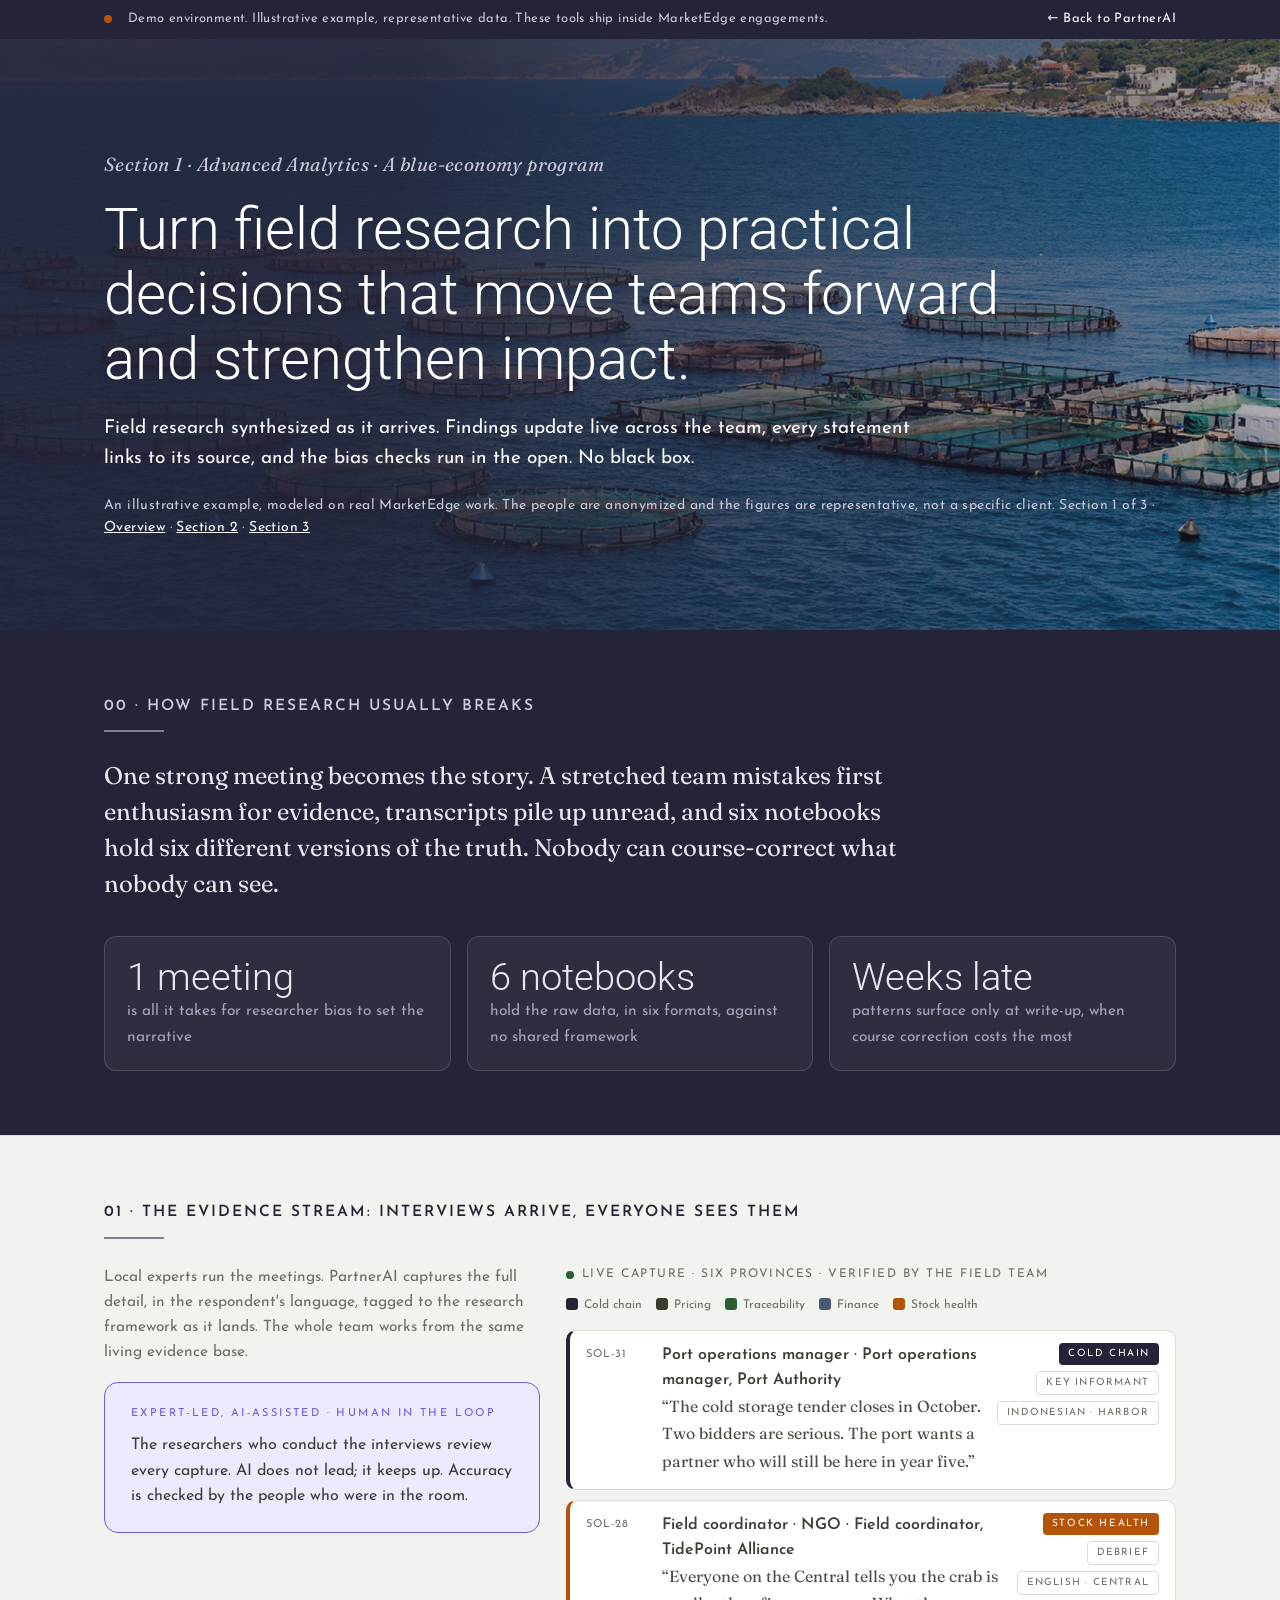
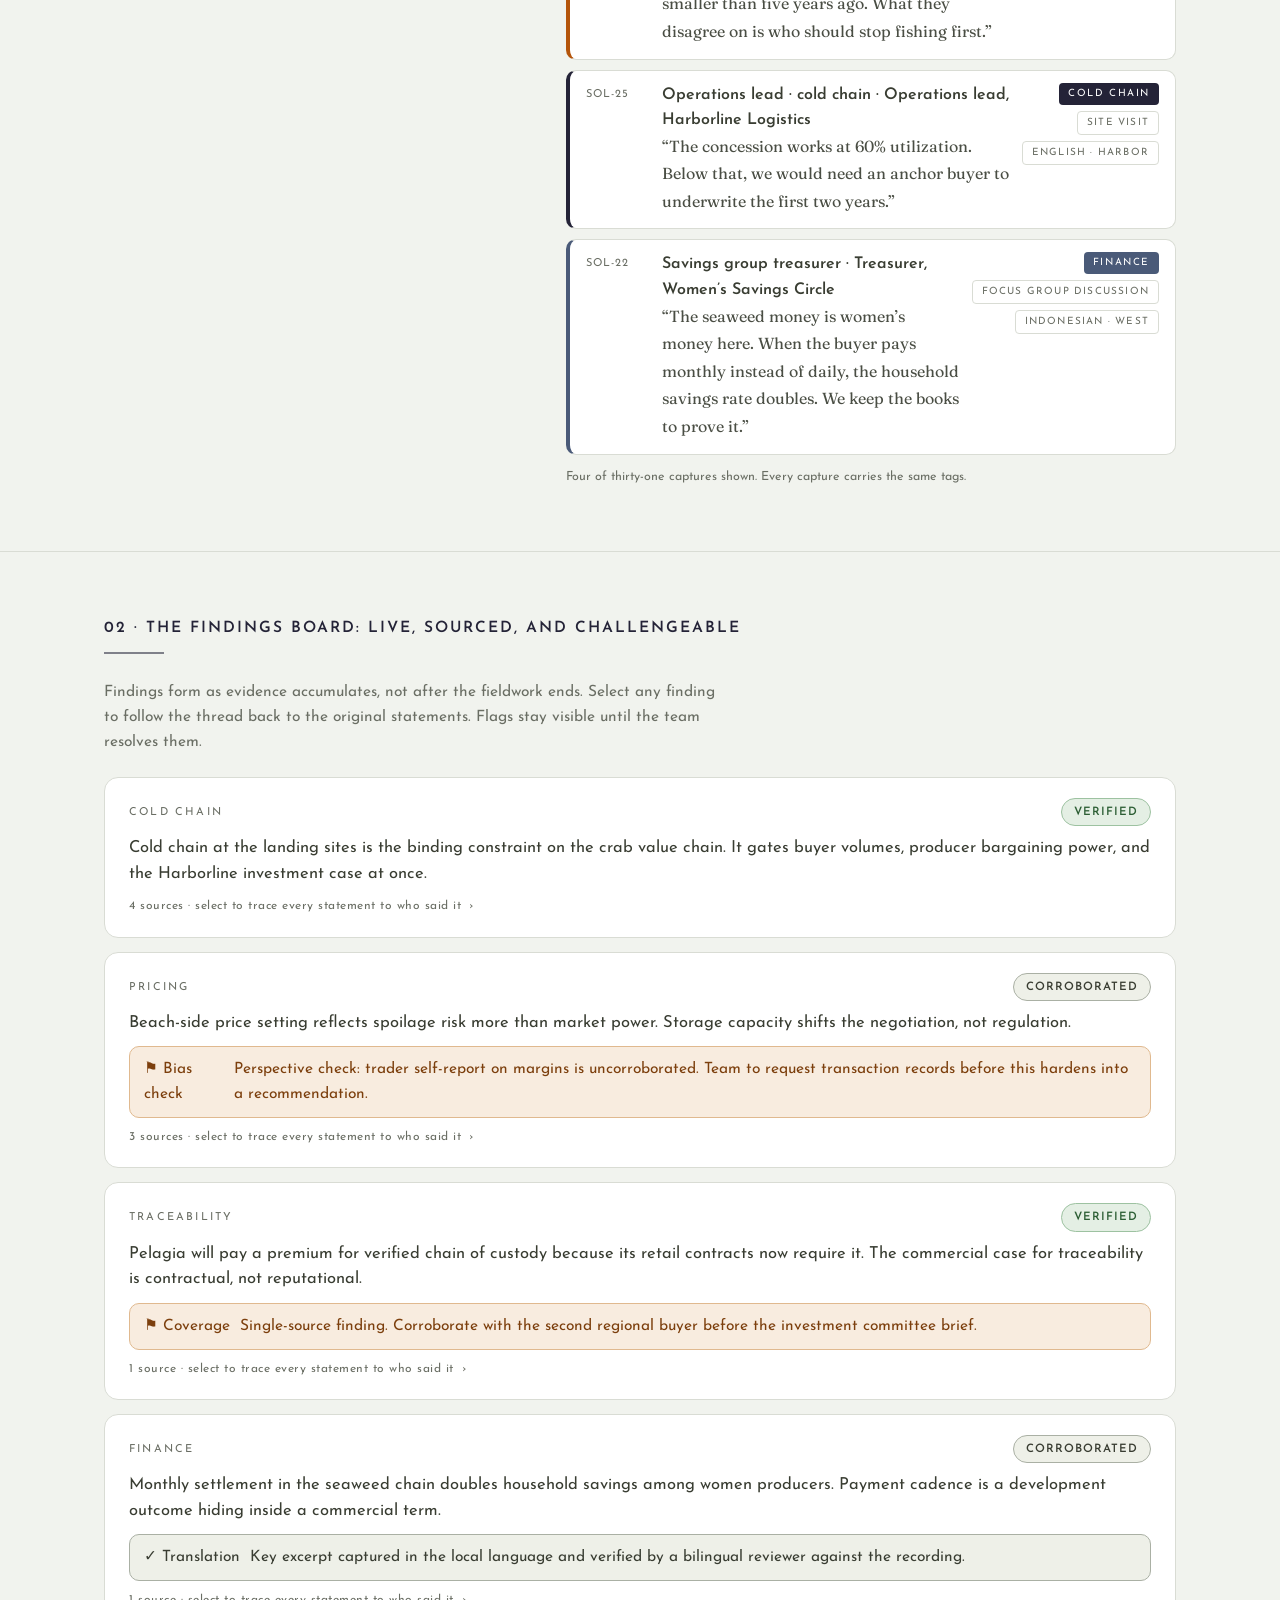
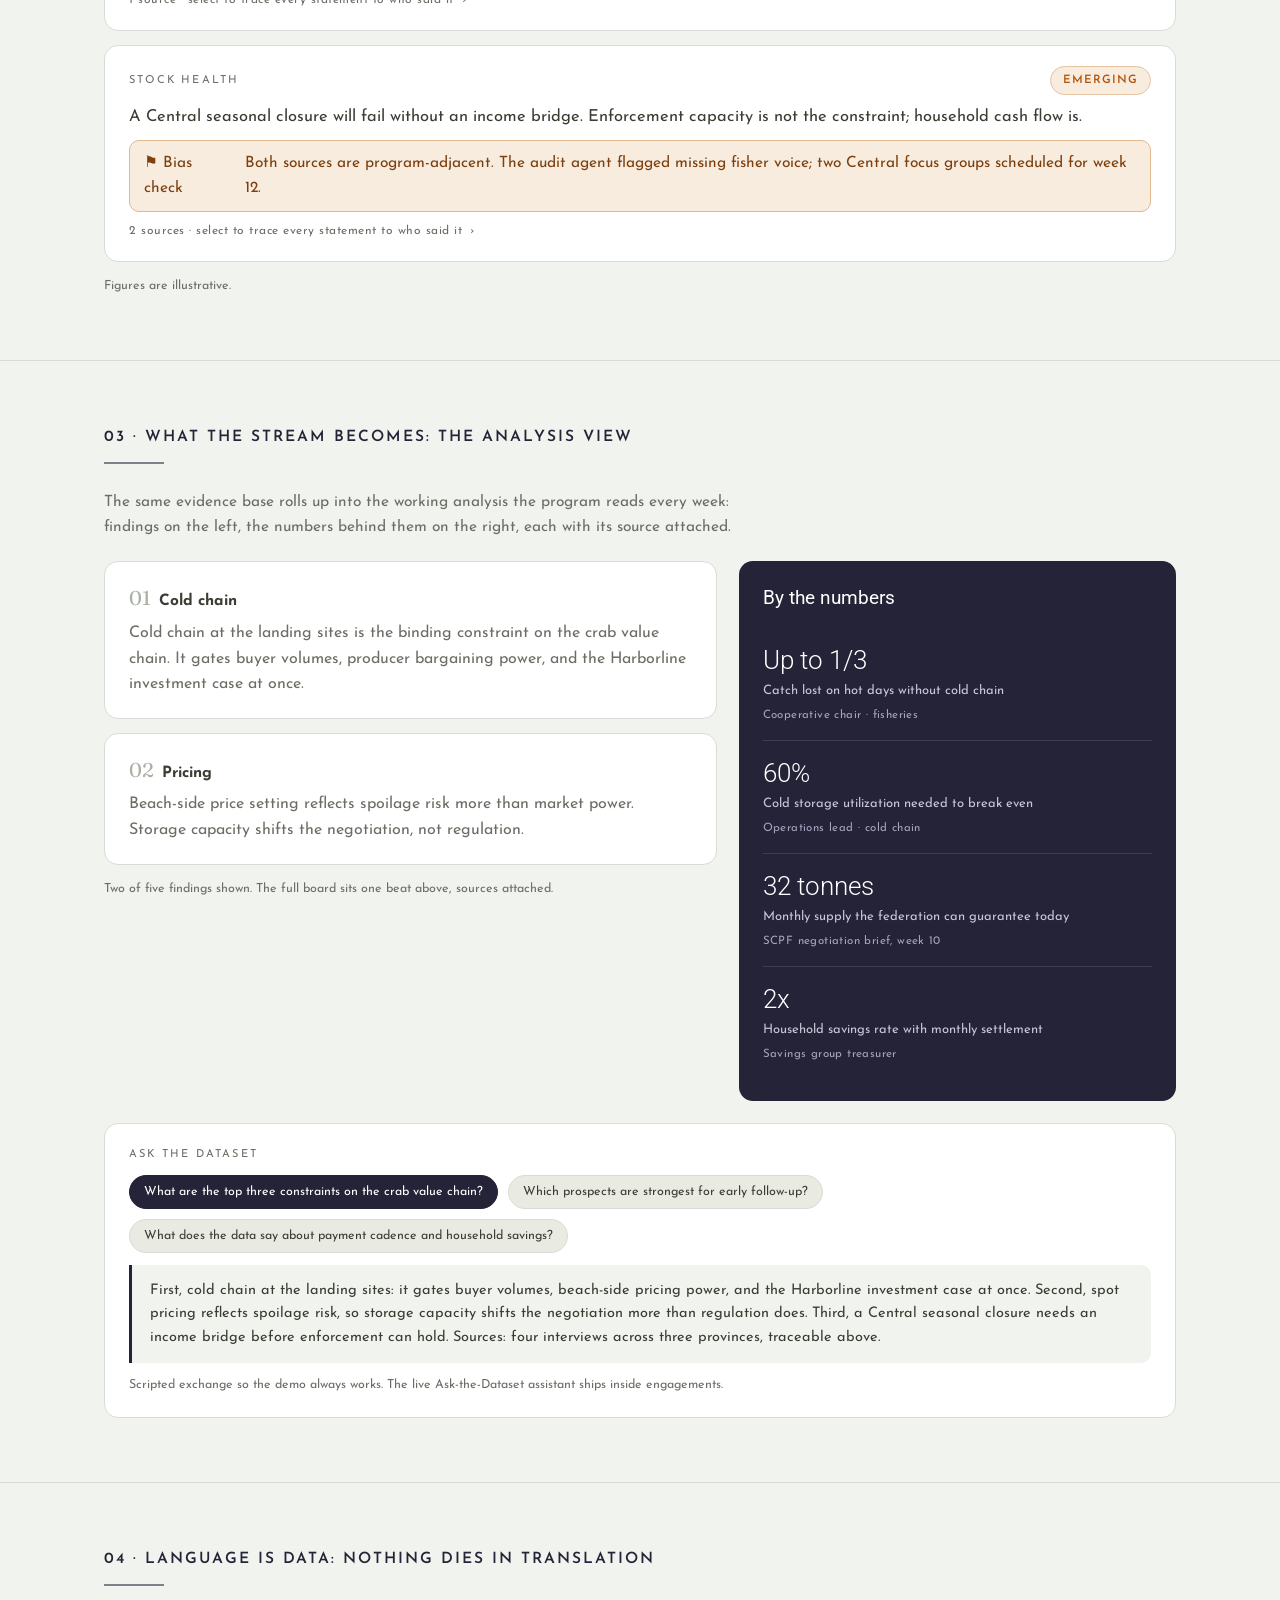
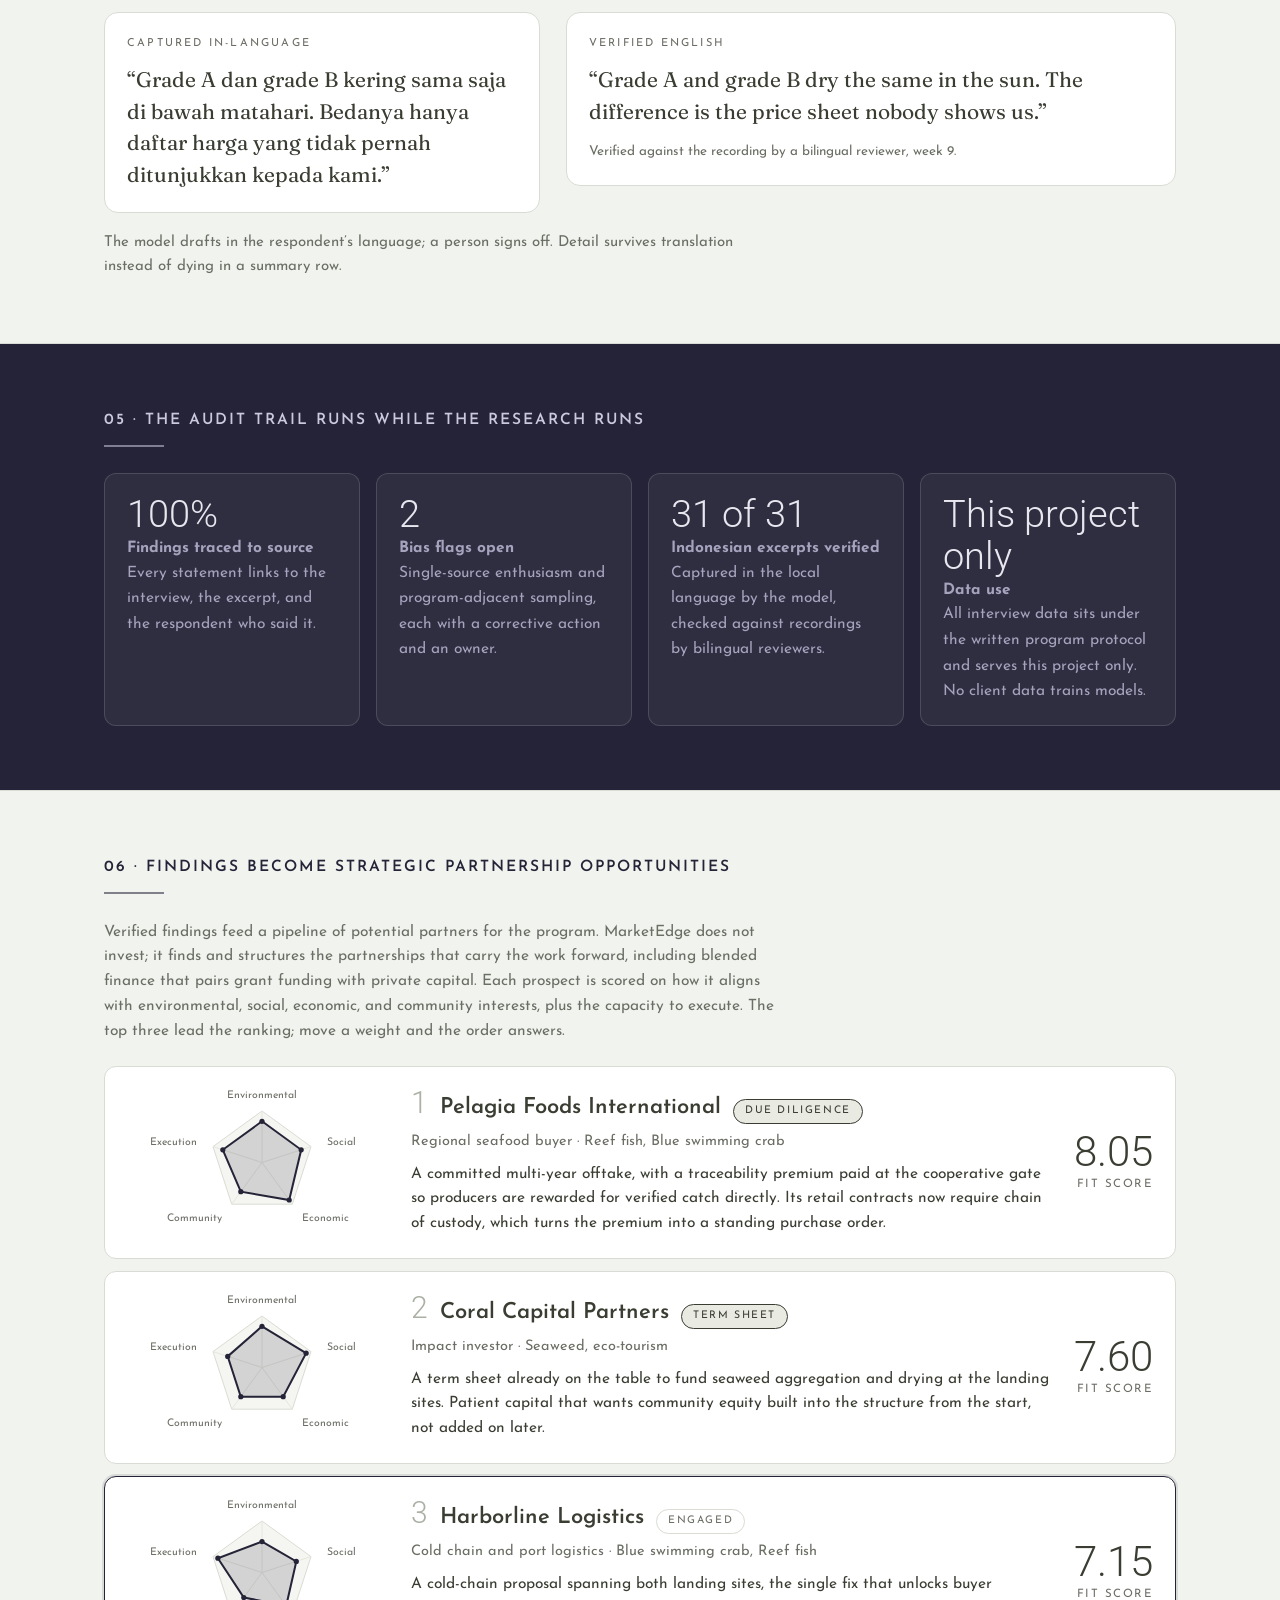
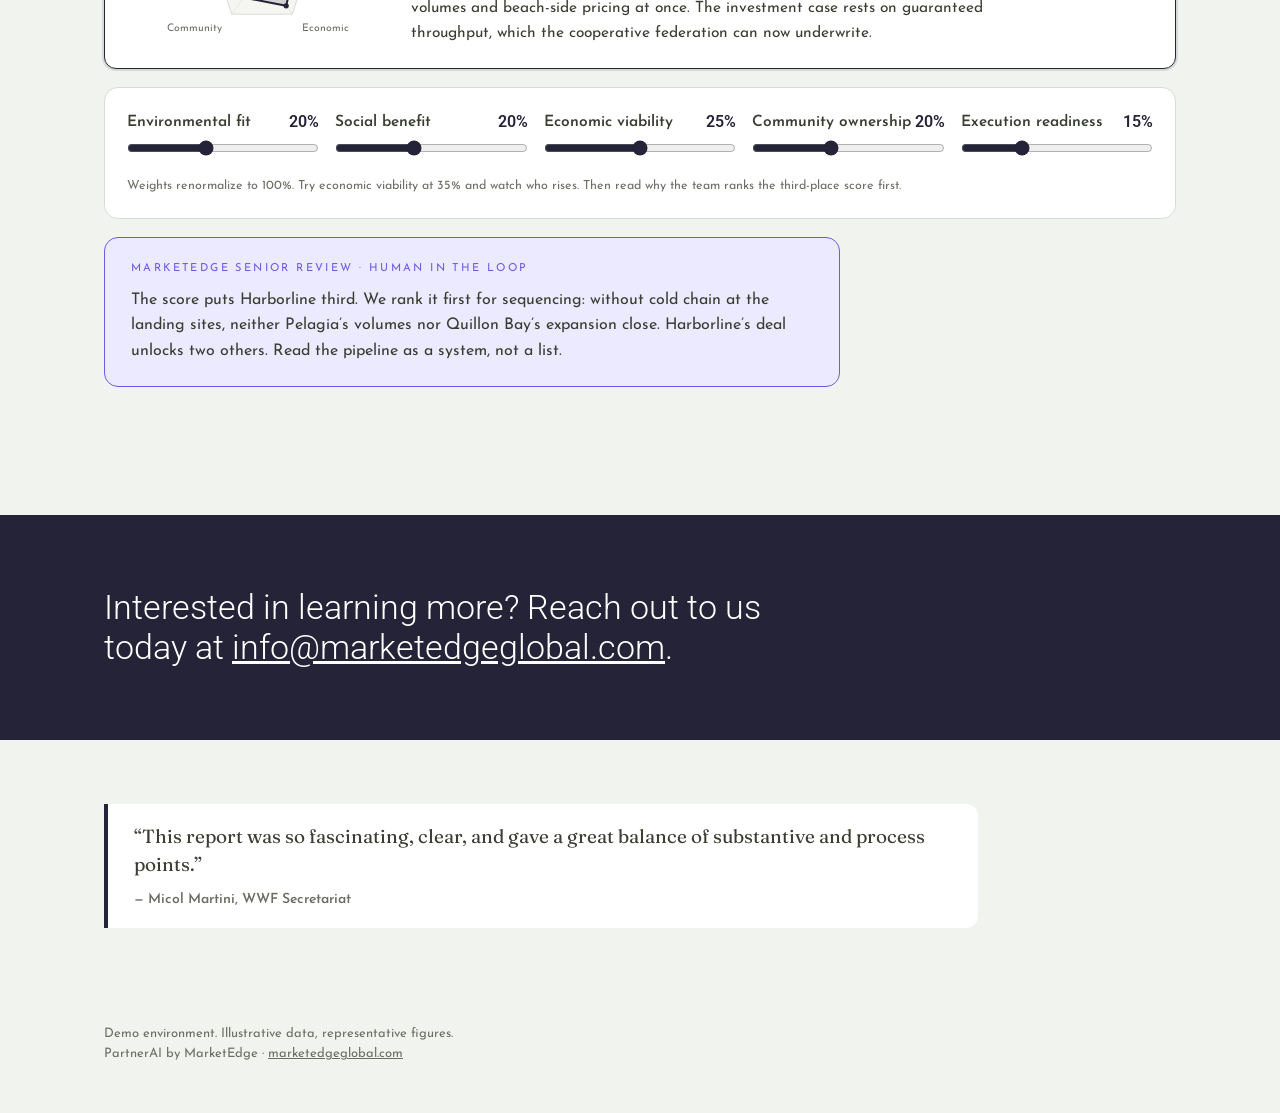
==== commit 929745bf: "Analytics: reframe pipeline as partners (not investors) with blended finance; remove coast/coastal f" ====
--- a/solmara/analytics/index.html
+++ b/solmara/analytics/index.html
@@ -16,7 +16,7 @@
   <div class="photo" style="background-image:url('../../shared/img/solmara-coast.jpg');background-position:center 70%"></div>
   <div class="scrim"></div>
   <div class="wrap">
-    <div class="eyebrow">Section 1 · Advanced Analytics · A coastal blue-economy program</div>
+    <div class="eyebrow">Section 1 · Advanced Analytics · A blue-economy program</div>
     <h1>Turn field research into practical decisions that move teams forward and strengthen impact.</h1>
     <p class="lede">Field research synthesized as it arrives. Findings update live across the team, every statement links to its source, and the bias checks run in the open. No black box.</p>
     <p class="posline">An illustrative example, modeled on real MarketEdge work. The people are anonymized and the figures are representative, not a specific client. Section 1 of 3 · <a href="../../">Overview</a> · <a href="../leaders/">Section 2</a> · <a href="../partnerships/">Section 3</a></p>
@@ -105,7 +105,7 @@
 <section class="beat">
   <div class="wrap">
     <div class="beat-label">06 · Findings become strategic partnership opportunities</div>
-    <p style="font-size:15.5px;color:var(--olive);max-width:44em;margin-bottom:22px">Verified findings feed a pipeline of strategic partnership opportunities. Each prospect is scored on how it aligns with environmental, social, economic, and community interests, plus the team's capacity to execute. The top three lead the ranking; move a weight and the order answers.</p>
+    <p style="font-size:15.5px;color:var(--olive);max-width:44em;margin-bottom:22px">Verified findings feed a pipeline of potential partners for the program. MarketEdge does not invest; it finds and structures the partnerships that carry the work forward, including blended finance that pairs grant funding with private capital. Each prospect is scored on how it aligns with environmental, social, economic, and community interests, plus the capacity to execute. The top three lead the ranking; move a weight and the order answers.</p>
     <style>
       .prospect-row{display:flex;align-items:center;gap:24px;background:var(--card);border:1px solid var(--line);border-radius:12px;padding:14px 22px;margin-bottom:12px}
       .prospect-row.reviewed{border-color:var(--indigo);box-shadow:0 0 0 2px rgba(36,35,55,.12)}
--- a/shared/demo.css
+++ b/shared/demo.css
@@ -228,10 +228,10 @@
 .profile-grid{display:grid;grid-template-columns:repeat(auto-fit,minmax(300px,1fr));gap:16px}
 .profile{background:var(--card);border:1px solid var(--line);border-radius:14px;padding:20px 22px}
 .profile .top{display:flex;gap:14px;align-items:center}
-.profile .avatar{
+.profile .top .avatar{
   width:52px;height:52px;border-radius:50%;flex:none;color:#fff;
   display:flex;align-items:center;justify-content:center;
-  font-family:var(--display);font-weight:400;font-size:19px;letter-spacing:1px;
+  font-family:var(--display);font-weight:500;font-size:17px;line-height:1;
 }
 .profile .top b{display:block;font-size:16px}
 .profile .top span{font-size:12.5px;color:var(--olive);display:block}
